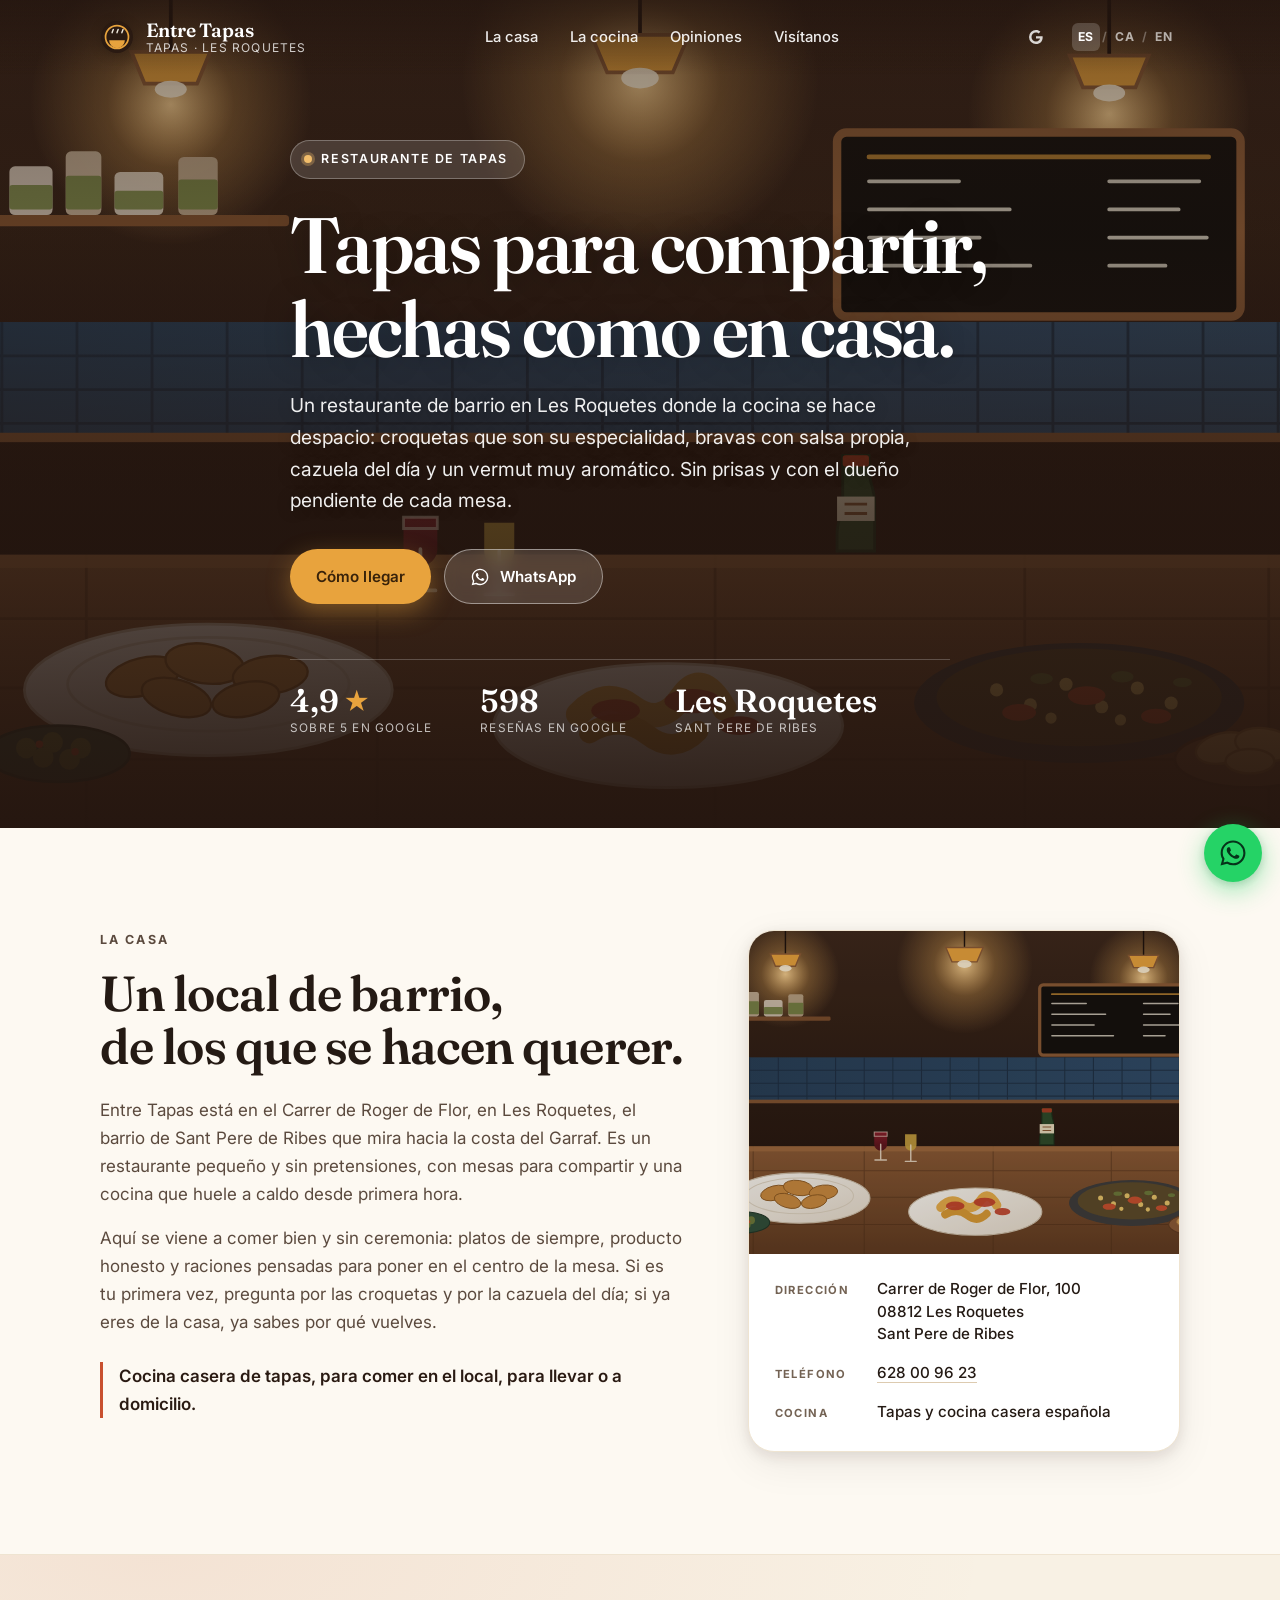
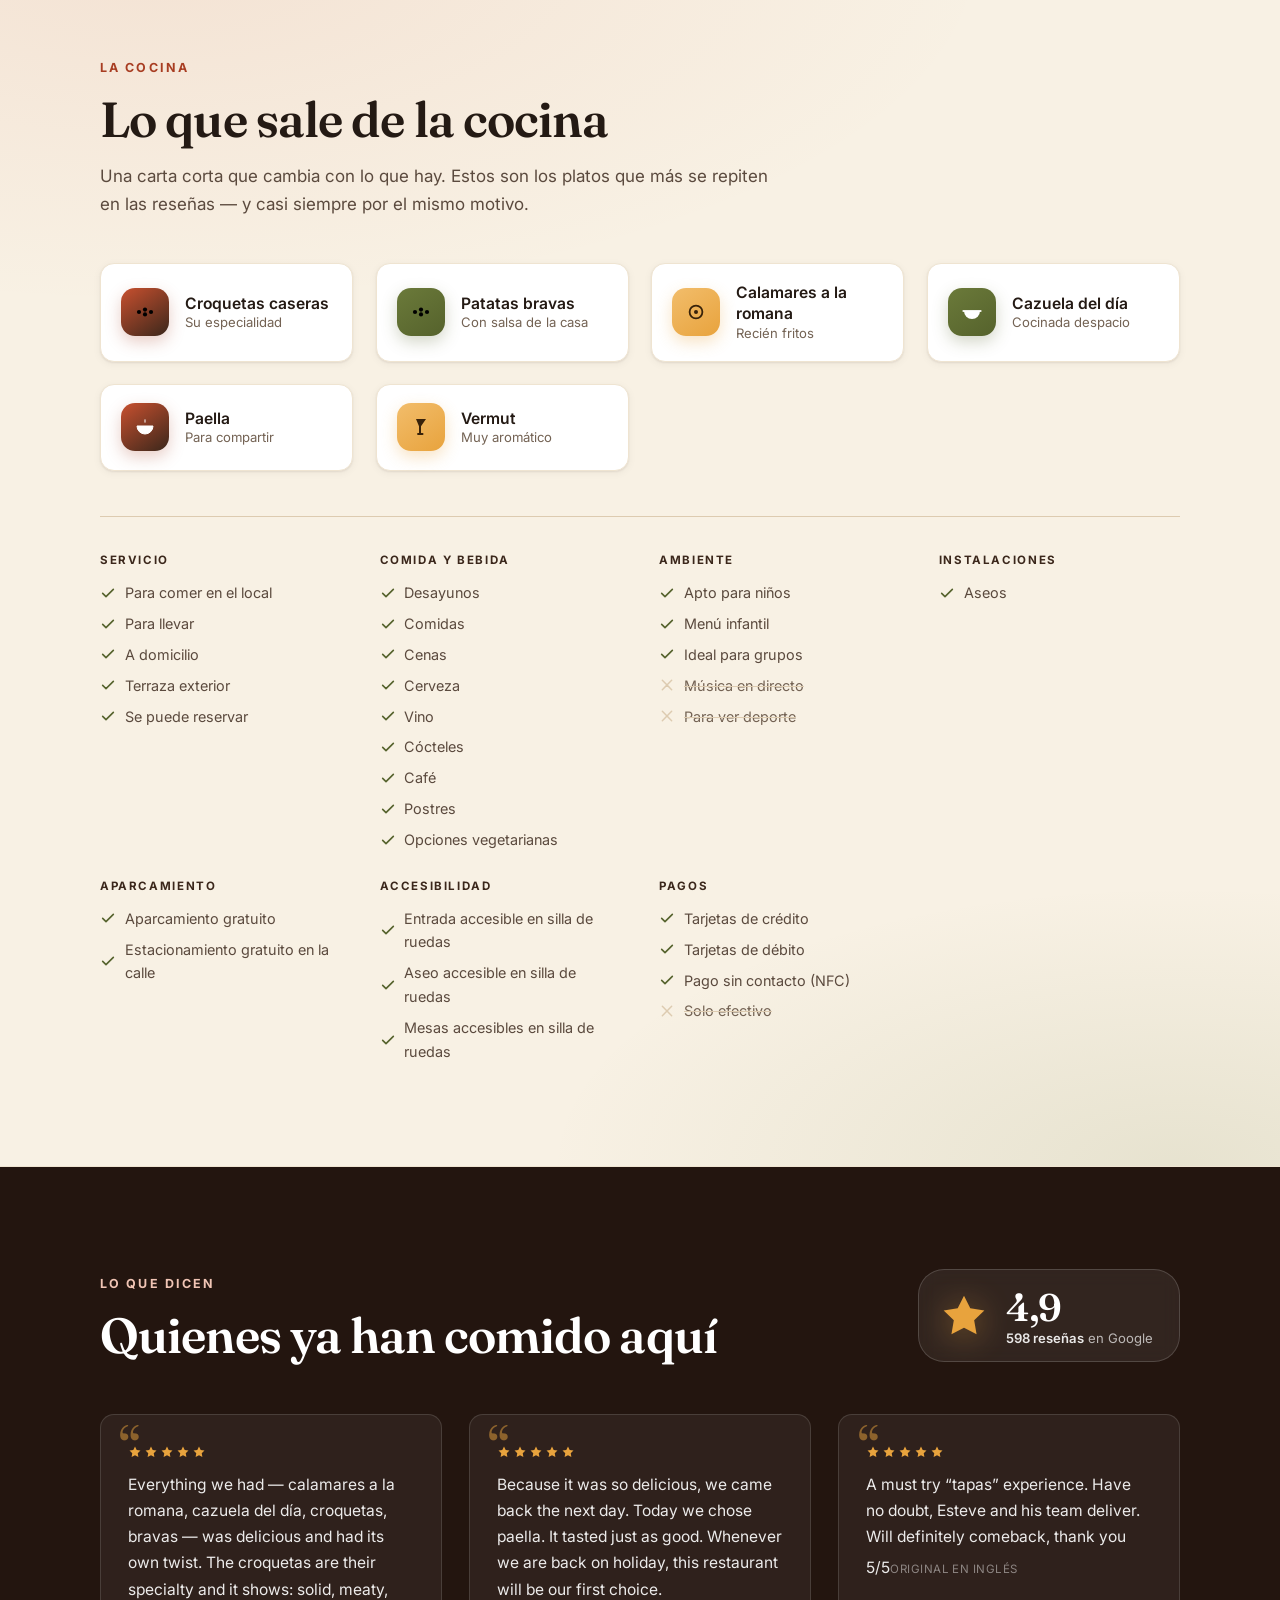
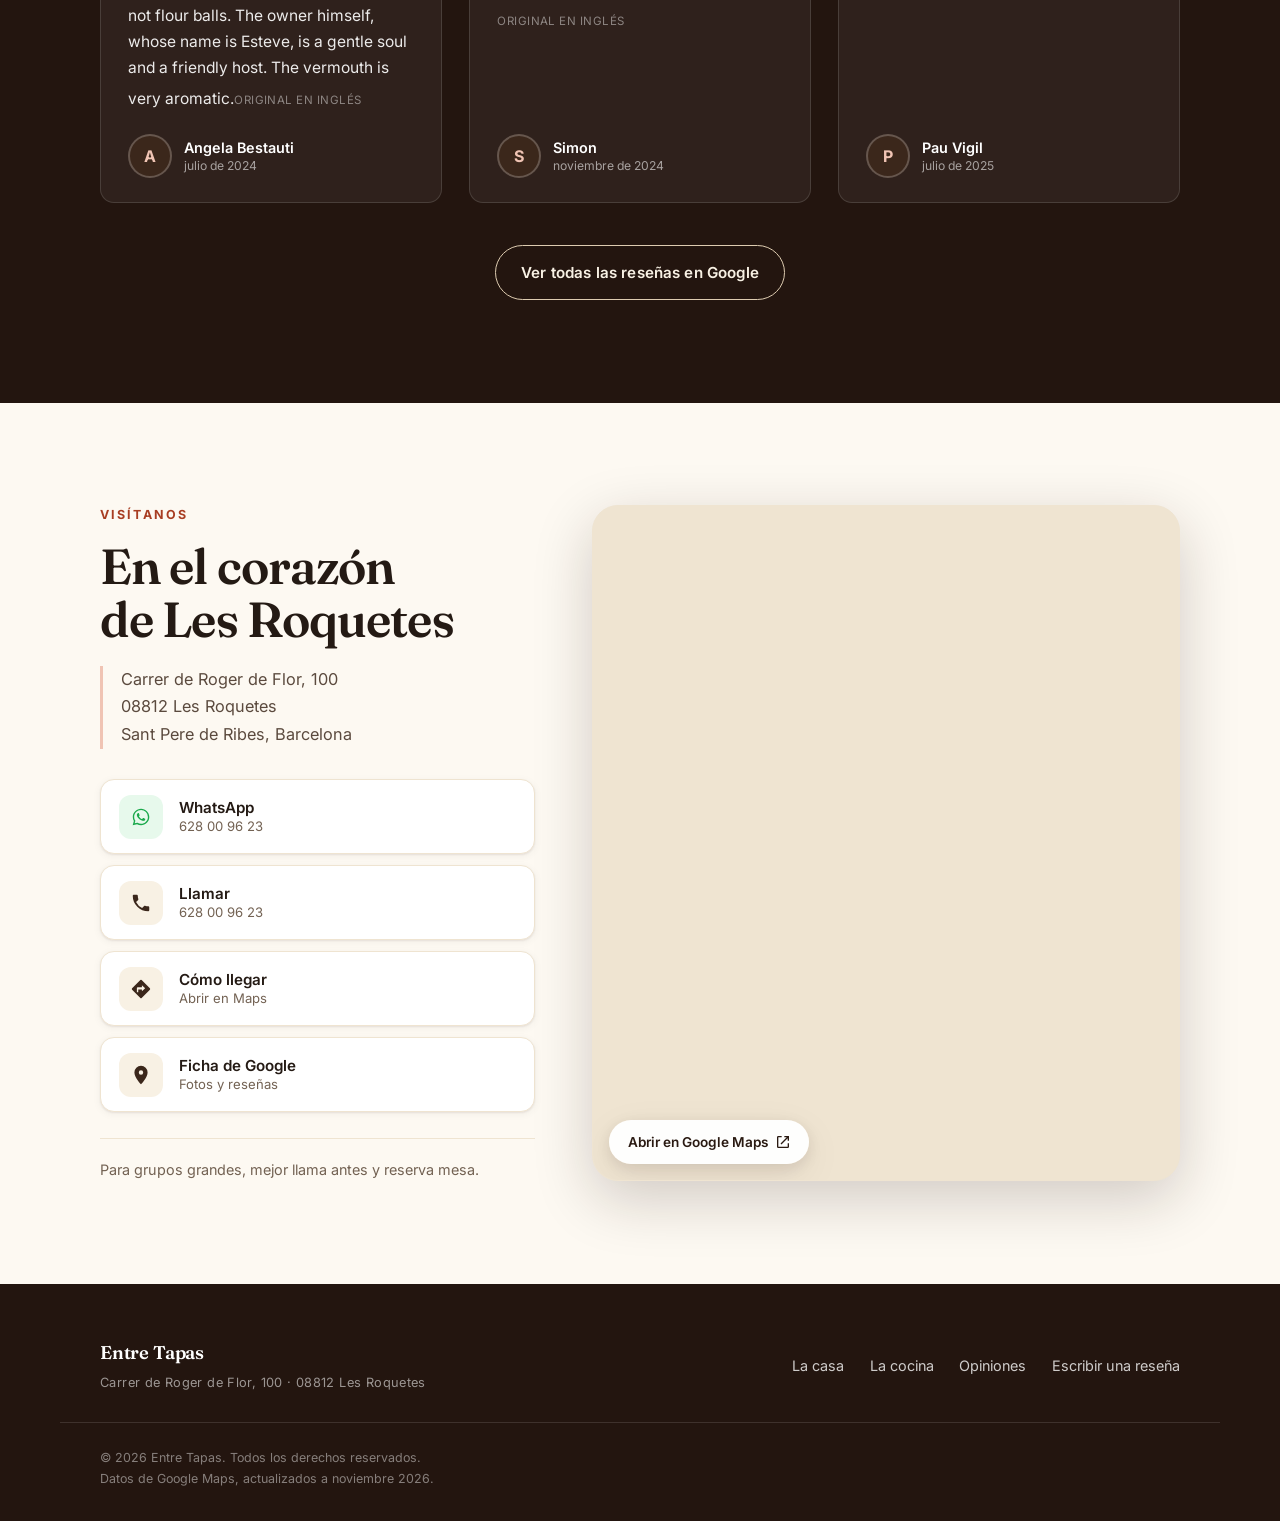
==== index.html @ 2a9df908 "Entre Tapas — trilingual tapas restaurant site (es/ca/en)" ====
<!DOCTYPE html>
<html lang="es-ES" dir="ltr">
<head>
<meta charset="utf-8">
<meta name="viewport" content="width=device-width, initial-scale=1, viewport-fit=cover">
<title>Entre Tapas — Restaurante de tapas en Les Roquetes, Sant Pere de Ribes</title>
<meta name="description" content="Entre Tapas, restaurante de tapas en el Carrer de Roger de Flor, 100, Les Roquetes (Sant Pere de Ribes). Cocina casera, croquetas de la casa, vermut y trato cercano. 4,9 sobre 5 con 598 reseñas en Google.">
<meta name="theme-color" content="#2a1a12">
<meta name="format-detection" content="telephone=no">

<link rel="canonical" href="https://yourdataweb.github.io/entre-tapas/">
<link rel="alternate" hreflang="es" href="https://yourdataweb.github.io/entre-tapas/">
<link rel="alternate" hreflang="ca" href="https://yourdataweb.github.io/entre-tapas/ca/">
<link rel="alternate" hreflang="en" href="https://yourdataweb.github.io/entre-tapas/en/">
<link rel="alternate" hreflang="x-default" href="https://yourdataweb.github.io/entre-tapas/">

<meta property="og:type" content="business.business">
<meta property="og:site_name" content="Entre Tapas">
<meta property="og:title" content="Entre Tapas — Tapas caseras en Les Roquetes">
<meta property="og:description" content="Cocina casera, croquetas de la casa y vermut en Les Roquetes, Sant Pere de Ribes. 4,9 sobre 5 en Google con 598 reseñas.">
<meta property="og:image" content="https://yourdataweb.github.io/entre-tapas/assets/photos/og.png">
<meta property="og:image:width" content="1200">
<meta property="og:image:height" content="630">
<meta property="og:image:alt" content="Ilustración de la barra de tapas de Entre Tapas, con platos para compartir">
<meta property="og:url" content="https://yourdataweb.github.io/entre-tapas/">
<meta property="og:locale" content="es_ES">
<meta property="og:locale:alternate" content="ca_ES">
<meta property="og:locale:alternate" content="en_GB">
<meta name="twitter:card" content="summary_large_image">
<meta name="twitter:title" content="Entre Tapas — Tapas caseras en Les Roquetes">
<meta name="twitter:description" content="Cocina casera, croquetas de la casa y vermut en Les Roquetes, Sant Pere de Ribes. 4,9 sobre 5 en Google con 598 reseñas.">
<meta name="twitter:image" content="https://yourdataweb.github.io/entre-tapas/assets/photos/og.png">

<link rel="icon" href="./assets/photos/favicon.svg" type="image/svg+xml">
<link rel="apple-touch-icon" href="./assets/photos/apple-touch-icon.png">
<link rel="manifest" href="./manifest.webmanifest">

<link rel="preconnect" href="https://fonts.googleapis.com">
<link rel="preconnect" href="https://fonts.gstatic.com" crossorigin>
<link href="https://fonts.googleapis.com/css2?family=Fraunces:ital,opsz,wght@0,9..144,400;0,9..144,600;0,9..144,700;1,9..144,400&family=Inter:wght@400;500;600;700&display=swap" rel="stylesheet">
<link rel="stylesheet" href="./assets/css/styles.css">

<script type="application/ld+json">{
  "@context": "https://schema.org",
  "@type": "Restaurant",
  "@id": "https://yourdataweb.github.io/entre-tapas/",
  "name": "Entre Tapas",
  "url": "https://yourdataweb.github.io/entre-tapas/",
  "image": "https://yourdataweb.github.io/entre-tapas/assets/photos/og.png",
  "description": "Entre Tapas, restaurante de tapas en el Carrer de Roger de Flor, 100, Les Roquetes (Sant Pere de Ribes). Cocina casera, croquetas de la casa, vermut y trato cercano. 4,9 sobre 5 con 598 reseñas en Google.",
  "address": {
    "@type": "PostalAddress",
    "streetAddress": "Carrer de Roger de Flor, 100",
    "addressLocality": "Sant Pere de Ribes",
    "addressRegion": "Barcelona",
    "postalCode": "08812",
    "addressCountry": "ES"
  },
  "geo": {
    "@type": "GeoCoordinates",
    "latitude": 41.2312701,
    "longitude": 1.747625
  },
  "telephone": "+34 628 00 96 23",
  "inLanguage": "es-ES",
  "servesCuisine": "Tapas, Spanish",
  "currenciesAccepted": "EUR",
  "paymentAccepted": "Cash, Credit Card, Debit Card, Contactless",
  "aggregateRating": {
    "@type": "AggregateRating",
    "ratingValue": 4.9,
    "reviewCount": 598,
    "bestRating": 5,
    "worstRating": 1
  },
  "hasMap": "https://maps.google.com/?cid=12826023967382182324",
  "sameAs": [
    "https://maps.google.com/?cid=12826023967382182324"
  ],
  "acceptsReservations": true,
  "publicAccess": true,
  "smokingAllowed": false
}</script>
</head>
<body>

<a class="skip" href="#main">Ir al contenido</a>

<header class="site-header" id="top">
  <div class="wrap header-inner">
    <a class="brand" href="./" aria-label="Entre Tapas — inicio">
      <span class="brand-mark" aria-hidden="true">
        <svg viewBox="0 0 32 32" width="32" height="32" focusable="false">
          <circle cx="16" cy="16" r="15" fill="#2a1a12"/>
          <circle cx="16" cy="16" r="10.8" fill="none" stroke="#e8a33d" stroke-width="1.6"/>
          <path d="M8.6 19.1h14.8a7.4 7.4 0 0 1-14.8 0Z" fill="#e8a33d"/>
          <path d="M11.4 12.1c0-1.5 1.1-2.1 1.1-3.3M16 12.1c0-1.5 1.1-2.1 1.1-3.3M20.6 12.1c0-1.5 1.1-2.1 1.1-3.3"
                fill="none" stroke="#f2ece1" stroke-width="1.3" stroke-linecap="round"/>
        </svg>
      </span>
      <span class="brand-text">
        <span class="brand-name">Entre Tapas</span>
        <span class="brand-sub">Tapas · Les Roquetes</span>
      </span>
    </a>

    <nav class="nav" aria-label="Navegación principal">
      <a href="#about">La casa</a>
      <a href="#kitchen">La cocina</a>
      <a href="#reviews">Opiniones</a>
      <a href="#visit">Visítanos</a>
    </nav>

    <div class="header-tools">

      <ul class="social-bar social-bar--header" aria-label="Redes sociales">
        <a class="social-link" href="https://maps.google.com/?cid=12826023967382182324" target="_blank" rel="noopener noreferrer me"
           aria-label="Google (se abre en una pestaña nueva)">
          <svg viewBox="0 0 24 24" width="18" height="18" aria-hidden="true" focusable="false"><path fill="currentColor" d="M21.35 11.1H12v2.9h5.35c-.25 1.35-1.7 3.95-5.35 3.95A5.95 5.95 0 0 1 6 12a5.95 5.95 0 0 1 6-5.95c1.7 0 2.85.72 3.5 1.34l2.4-2.31C16.35 3.6 14.4 2.7 12 2.7A9.3 9.3 0 0 0 2.7 12 9.3 9.3 0 0 0 12 21.3c5.35 0 8.9-3.76 8.9-9.05 0-.6-.07-1.06-.15-1.15Z"/></svg>
        </a>
      </ul>

      <div class="lang-switch lang-switch--header" role="group" aria-label="Cambiar idioma"><a href="./" class="lang-opt is-active" lang="es" hreflang="es"
           aria-label="Ver esta página en español" aria-current="true">ES</a><span class="lang-sep" aria-hidden="true">/</span><a href="ca/" class="lang-opt" lang="ca" hreflang="ca"
           aria-label="Veure aquesta pàgina en català">CA</a><span class="lang-sep" aria-hidden="true">/</span><a href="en/" class="lang-opt" lang="en" hreflang="en"
           aria-label="View this page in English">EN</a></div>
      <button class="nav-toggle" type="button" aria-expanded="false" aria-controls="mobile-nav"
              aria-label="Abrir menú" data-label-open="Abrir menú" data-label-close="Cerrar menú">
        <span></span><span></span><span></span>
      </button>
    </div>
  </div>

  <div class="mobile-nav" id="mobile-nav" hidden>
    <nav aria-label="Navegación principal">
      <a href="#about">La casa</a>
      <a href="#kitchen">La cocina</a>
      <a href="#reviews">Opiniones</a>
      <a href="#visit">Visítanos</a>
    </nav>

      <ul class="social-bar social-bar--mobile" aria-label="Redes sociales">
        <a class="social-link" href="https://maps.google.com/?cid=12826023967382182324" target="_blank" rel="noopener noreferrer me"
           aria-label="Google (se abre en una pestaña nueva)">
          <svg viewBox="0 0 24 24" width="18" height="18" aria-hidden="true" focusable="false"><path fill="currentColor" d="M21.35 11.1H12v2.9h5.35c-.25 1.35-1.7 3.95-5.35 3.95A5.95 5.95 0 0 1 6 12a5.95 5.95 0 0 1 6-5.95c1.7 0 2.85.72 3.5 1.34l2.4-2.31C16.35 3.6 14.4 2.7 12 2.7A9.3 9.3 0 0 0 2.7 12 9.3 9.3 0 0 0 12 21.3c5.35 0 8.9-3.76 8.9-9.05 0-.6-.07-1.06-.15-1.15Z"/></svg>
        </a>
      </ul>

      <div class="lang-switch lang-switch--mobile" role="group" aria-label="Cambiar idioma"><a href="./" class="lang-opt is-active" lang="es" hreflang="es"
           aria-label="Ver esta página en español" aria-current="true">ES</a><span class="lang-sep" aria-hidden="true">/</span><a href="ca/" class="lang-opt" lang="ca" hreflang="ca"
           aria-label="Veure aquesta pàgina en català">CA</a><span class="lang-sep" aria-hidden="true">/</span><a href="en/" class="lang-opt" lang="en" hreflang="en"
           aria-label="View this page in English">EN</a></div>
  </div>
</header>

<main id="main">

  <section class="hero" aria-labelledby="hero-title">
    <div class="hero-media" aria-hidden="true">
      <img src="./assets/photos/poster.svg" alt="" width="1600" height="900" fetchpriority="high" decoding="async">
      <div class="hero-scrim"></div>
    </div>

    <div class="wrap hero-inner">
      <p class="hero-eyebrow">
        <span class="dot" aria-hidden="true"></span>
        <span>Restaurante de tapas</span>
      </p>

      <h1 id="hero-title">Tapas para compartir,<br>hechas como en casa.</h1>
      <p class="hero-lede">Un restaurante de barrio en Les Roquetes donde la cocina se hace despacio: croquetas que son su especialidad, bravas con salsa propia, cazuela del día y un vermut muy aromático. Sin prisas y con el dueño pendiente de cada mesa.</p>

      <div class="hero-actions">
        <a class="btn btn-primary" href="#visit">Cómo llegar</a>
        <a class="btn btn-ghost" href="https://wa.me/34628009623" target="_blank" rel="noopener noreferrer"><svg viewBox="0 0 24 24" width="20" height="20" aria-hidden="true" focusable="false"><path fill="currentColor" d="M12.04 2C6.58 2 2.13 6.45 2.13 11.91c0 1.75.46 3.45 1.32 4.95L2 22l5.25-1.38a9.9 9.9 0 0 0 4.79 1.22h.01c5.46 0 9.91-4.45 9.91-9.91S17.5 2 12.04 2Zm0 18.15h-.01a8.2 8.2 0 0 1-4.19-1.15l-.3-.18-3.12.82.83-3.04-.2-.31a8.19 8.19 0 0 1-1.26-4.38c0-4.54 3.7-8.24 8.25-8.24 2.2 0 4.27.86 5.83 2.42a8.2 8.2 0 0 1 2.41 5.83c0 4.54-3.7 8.23-8.24 8.23Zm4.52-6.16c-.25-.12-1.47-.72-1.69-.81-.23-.08-.39-.12-.56.13-.16.24-.64.8-.79.97-.14.16-.29.19-.54.06-.25-.12-1.05-.39-1.99-1.23-.74-.66-1.23-1.47-1.38-1.72-.14-.25-.01-.38.11-.51.11-.11.25-.29.37-.43.12-.14.16-.25.25-.41.08-.17.04-.31-.02-.43-.06-.12-.56-1.34-.76-1.84-.2-.48-.4-.42-.56-.43h-.47c-.17 0-.43.06-.66.31-.23.25-.87.85-.87 2.07s.89 2.4 1.02 2.56c.12.17 1.75 2.67 4.25 3.74.59.26 1.05.41 1.41.52.59.19 1.13.16 1.56.1.48-.07 1.47-.6 1.68-1.18.21-.58.21-1.07.14-1.18-.06-.1-.22-.16-.47-.28Z"/></svg>WhatsApp<span class="sr-only"> (se abre en una pestaña nueva)</span></a>
      </div>

      <ul class="hero-stats" aria-label="De un vistazo">
        <li>
          <span class="stat-value">4,9<span class="stat-star" aria-hidden="true">★</span></span>
          <span class="stat-label">sobre 5 en Google</span>
        </li>
        <li>
          <span class="stat-value">598</span>
          <span class="stat-label">reseñas en Google</span>
        </li>
        <li>
          <span class="stat-value">Les Roquetes</span>
          <span class="stat-label">Sant Pere de Ribes</span>
        </li>
      </ul>
    </div>
  </section>

  <section class="section about" id="about" aria-labelledby="about-title">
    <div class="wrap about-grid">
      <div class="about-copy">
        <p class="eyebrow">La casa</p>
        <h2 id="about-title">Un local de barrio,<br>de los que se hacen querer.</h2>
        <p>Entre Tapas está en el Carrer de Roger de Flor, en Les Roquetes, el barrio de Sant Pere de Ribes que mira hacia la costa del Garraf. Es un restaurante pequeño y sin pretensiones, con mesas para compartir y una cocina que huele a caldo desde primera hora.</p>
        <p>Aquí se viene a comer bien y sin ceremonia: platos de siempre, producto honesto y raciones pensadas para poner en el centro de la mesa. Si es tu primera vez, pregunta por las croquetas y por la cazuela del día; si ya eres de la casa, ya sabes por qué vuelves.</p>
        <p class="about-note">Cocina casera de tapas, para comer en el local, para llevar o a domicilio.</p>
      </div>

      <div class="about-card">
        <div class="about-card-media">
          <img src="./assets/photos/poster.svg" alt="Ilustración de la barra de tapas de Entre Tapas, con platos para compartir" width="800" height="600" loading="lazy" decoding="async">
        </div>
        <dl class="about-facts">
          <div>
            <dt>Dirección</dt>
            <dd>Carrer de Roger de Flor, 100<br>08812 Les Roquetes<br>Sant Pere de Ribes</dd>
          </div>
          <div>
            <dt>Teléfono</dt>
            <dd><a href="tel:+34628009623">628 00 96 23</a></dd>
          </div>
          <div>
            <dt>Cocina</dt>
            <dd>Tapas y cocina casera española</dd>
          </div>
        </dl>
      </div>
    </div>
  </section>

  <section class="section kitchen" id="kitchen" aria-labelledby="kitchen-title">
    <div class="wrap">
      <p class="eyebrow">La cocina</p>
      <h2 id="kitchen-title">Lo que sale de la cocina</h2>
      <p class="kitchen-lede">Una carta corta que cambia con lo que hay. Estos son los platos que más se repiten en las reseñas — y casi siempre por el mismo motivo.</p>

      <ul class="dish-grid">
        <li class="dish">
          <span class="dish-icon" aria-hidden="true">
            <svg viewBox="0 0 24 24" width="24" height="24" focusable="false"><circle cx="6" cy="12" r="2.1"/><circle cx="12" cy="9.6" r="2.1"/><circle cx="18" cy="12" r="2.1"/><circle cx="12" cy="14.4" r="2.1"/></svg>
          </span>
          <span class="dish-text">
            <strong>Croquetas caseras</strong>
            <small>Su especialidad</small>
          </span>
        </li>
        <li class="dish">
          <span class="dish-icon" aria-hidden="true">
            <svg viewBox="0 0 24 24" width="24" height="24" focusable="false"><circle cx="6" cy="12" r="2.1"/><circle cx="12" cy="9.6" r="2.1"/><circle cx="18" cy="12" r="2.1"/><circle cx="12" cy="14.4" r="2.1"/></svg>
          </span>
          <span class="dish-text">
            <strong>Patatas bravas</strong>
            <small>Con salsa de la casa</small>
          </span>
        </li>
        <li class="dish">
          <span class="dish-icon" aria-hidden="true">
            <svg viewBox="0 0 24 24" width="24" height="24" focusable="false"><circle cx="12" cy="12" r="6.4" fill="none" stroke="currentColor" stroke-width="1.8"/><circle cx="12" cy="12" r="2" fill="currentColor"/></svg>
          </span>
          <span class="dish-text">
            <strong>Calamares a la romana</strong>
            <small>Recién fritos</small>
          </span>
        </li>
        <li class="dish">
          <span class="dish-icon" aria-hidden="true">
            <svg viewBox="0 0 24 24" width="24" height="24" focusable="false"><path d="M4 11h16a8 8 0 0 1-16 0Z" fill="currentColor"/><path d="M2.6 11h18.8" stroke="currentColor" stroke-width="1.8"/></svg>
          </span>
          <span class="dish-text">
            <strong>Cazuela del día</strong>
            <small>Cocinada despacio</small>
          </span>
        </li>
        <li class="dish">
          <span class="dish-icon" aria-hidden="true">
            <svg viewBox="0 0 24 24" width="24" height="24" focusable="false"><path d="M12 4.4v3.2M4 11h16a8 8 0 0 1-16 0Z" fill="currentColor" stroke="currentColor"/></svg>
          </span>
          <span class="dish-text">
            <strong>Paella</strong>
            <small>Para compartir</small>
          </span>
        </li>
        <li class="dish">
          <span class="dish-icon" aria-hidden="true">
            <svg viewBox="0 0 24 24" width="24" height="24" focusable="false"><path d="M7 4h10l-5 7.2V19h-2v-7.8L7 4Z" fill="currentColor"/><path d="M9 19h4.6" stroke="currentColor" stroke-width="1.8" stroke-linecap="round"/></svg>
          </span>
          <span class="dish-text">
            <strong>Vermut</strong>
            <small>Muy aromático</small>
          </span>
        </li></ul>

      <div class="feature-columns"><div class="cap-inner">
        <div class="cap-group">
          <h3 class="cap-title">Servicio</h3>
          <ul class="cap-list"><li class="cap is-yes"><svg viewBox="0 0 24 24" fill="none" stroke="currentColor" stroke-width="2.4" stroke-linecap="round" stroke-linejoin="round" aria-hidden="true"><path d="m4 12.5 5 5L20 6.5"/></svg><span>Para comer en el local</span></li><li class="cap is-yes"><svg viewBox="0 0 24 24" fill="none" stroke="currentColor" stroke-width="2.4" stroke-linecap="round" stroke-linejoin="round" aria-hidden="true"><path d="m4 12.5 5 5L20 6.5"/></svg><span>Para llevar</span></li><li class="cap is-yes"><svg viewBox="0 0 24 24" fill="none" stroke="currentColor" stroke-width="2.4" stroke-linecap="round" stroke-linejoin="round" aria-hidden="true"><path d="m4 12.5 5 5L20 6.5"/></svg><span>A domicilio</span></li><li class="cap is-yes"><svg viewBox="0 0 24 24" fill="none" stroke="currentColor" stroke-width="2.4" stroke-linecap="round" stroke-linejoin="round" aria-hidden="true"><path d="m4 12.5 5 5L20 6.5"/></svg><span>Terraza exterior</span></li><li class="cap is-yes"><svg viewBox="0 0 24 24" fill="none" stroke="currentColor" stroke-width="2.4" stroke-linecap="round" stroke-linejoin="round" aria-hidden="true"><path d="m4 12.5 5 5L20 6.5"/></svg><span>Se puede reservar</span></li></ul>
        </div>
        <div class="cap-group">
          <h3 class="cap-title">Comida y bebida</h3>
          <ul class="cap-list"><li class="cap is-yes"><svg viewBox="0 0 24 24" fill="none" stroke="currentColor" stroke-width="2.4" stroke-linecap="round" stroke-linejoin="round" aria-hidden="true"><path d="m4 12.5 5 5L20 6.5"/></svg><span>Desayunos</span></li><li class="cap is-yes"><svg viewBox="0 0 24 24" fill="none" stroke="currentColor" stroke-width="2.4" stroke-linecap="round" stroke-linejoin="round" aria-hidden="true"><path d="m4 12.5 5 5L20 6.5"/></svg><span>Comidas</span></li><li class="cap is-yes"><svg viewBox="0 0 24 24" fill="none" stroke="currentColor" stroke-width="2.4" stroke-linecap="round" stroke-linejoin="round" aria-hidden="true"><path d="m4 12.5 5 5L20 6.5"/></svg><span>Cenas</span></li><li class="cap is-yes"><svg viewBox="0 0 24 24" fill="none" stroke="currentColor" stroke-width="2.4" stroke-linecap="round" stroke-linejoin="round" aria-hidden="true"><path d="m4 12.5 5 5L20 6.5"/></svg><span>Cerveza</span></li><li class="cap is-yes"><svg viewBox="0 0 24 24" fill="none" stroke="currentColor" stroke-width="2.4" stroke-linecap="round" stroke-linejoin="round" aria-hidden="true"><path d="m4 12.5 5 5L20 6.5"/></svg><span>Vino</span></li><li class="cap is-yes"><svg viewBox="0 0 24 24" fill="none" stroke="currentColor" stroke-width="2.4" stroke-linecap="round" stroke-linejoin="round" aria-hidden="true"><path d="m4 12.5 5 5L20 6.5"/></svg><span>Cócteles</span></li><li class="cap is-yes"><svg viewBox="0 0 24 24" fill="none" stroke="currentColor" stroke-width="2.4" stroke-linecap="round" stroke-linejoin="round" aria-hidden="true"><path d="m4 12.5 5 5L20 6.5"/></svg><span>Café</span></li><li class="cap is-yes"><svg viewBox="0 0 24 24" fill="none" stroke="currentColor" stroke-width="2.4" stroke-linecap="round" stroke-linejoin="round" aria-hidden="true"><path d="m4 12.5 5 5L20 6.5"/></svg><span>Postres</span></li><li class="cap is-yes"><svg viewBox="0 0 24 24" fill="none" stroke="currentColor" stroke-width="2.4" stroke-linecap="round" stroke-linejoin="round" aria-hidden="true"><path d="m4 12.5 5 5L20 6.5"/></svg><span>Opciones vegetarianas</span></li></ul>
        </div>
        <div class="cap-group">
          <h3 class="cap-title">Ambiente</h3>
          <ul class="cap-list"><li class="cap is-yes"><svg viewBox="0 0 24 24" fill="none" stroke="currentColor" stroke-width="2.4" stroke-linecap="round" stroke-linejoin="round" aria-hidden="true"><path d="m4 12.5 5 5L20 6.5"/></svg><span>Apto para niños</span></li><li class="cap is-yes"><svg viewBox="0 0 24 24" fill="none" stroke="currentColor" stroke-width="2.4" stroke-linecap="round" stroke-linejoin="round" aria-hidden="true"><path d="m4 12.5 5 5L20 6.5"/></svg><span>Menú infantil</span></li><li class="cap is-yes"><svg viewBox="0 0 24 24" fill="none" stroke="currentColor" stroke-width="2.4" stroke-linecap="round" stroke-linejoin="round" aria-hidden="true"><path d="m4 12.5 5 5L20 6.5"/></svg><span>Ideal para grupos</span></li><li class="cap is-no"><svg viewBox="0 0 24 24" fill="none" stroke="currentColor" stroke-width="2.2" stroke-linecap="round" aria-hidden="true"><path d="m5 5 14 14M19 5 5 19"/></svg><span>Música en directo</span></li><li class="cap is-no"><svg viewBox="0 0 24 24" fill="none" stroke="currentColor" stroke-width="2.2" stroke-linecap="round" aria-hidden="true"><path d="m5 5 14 14M19 5 5 19"/></svg><span>Para ver deporte</span></li></ul>
        </div>
        <div class="cap-group">
          <h3 class="cap-title">Instalaciones</h3>
          <ul class="cap-list"><li class="cap is-yes"><svg viewBox="0 0 24 24" fill="none" stroke="currentColor" stroke-width="2.4" stroke-linecap="round" stroke-linejoin="round" aria-hidden="true"><path d="m4 12.5 5 5L20 6.5"/></svg><span>Aseos</span></li></ul>
        </div>
        <div class="cap-group">
          <h3 class="cap-title">Aparcamiento</h3>
          <ul class="cap-list"><li class="cap is-yes"><svg viewBox="0 0 24 24" fill="none" stroke="currentColor" stroke-width="2.4" stroke-linecap="round" stroke-linejoin="round" aria-hidden="true"><path d="m4 12.5 5 5L20 6.5"/></svg><span>Aparcamiento gratuito</span></li><li class="cap is-yes"><svg viewBox="0 0 24 24" fill="none" stroke="currentColor" stroke-width="2.4" stroke-linecap="round" stroke-linejoin="round" aria-hidden="true"><path d="m4 12.5 5 5L20 6.5"/></svg><span>Estacionamiento gratuito en la calle</span></li></ul>
        </div>
        <div class="cap-group">
          <h3 class="cap-title">Accesibilidad</h3>
          <ul class="cap-list"><li class="cap is-yes"><svg viewBox="0 0 24 24" fill="none" stroke="currentColor" stroke-width="2.4" stroke-linecap="round" stroke-linejoin="round" aria-hidden="true"><path d="m4 12.5 5 5L20 6.5"/></svg><span>Entrada accesible en silla de ruedas</span></li><li class="cap is-yes"><svg viewBox="0 0 24 24" fill="none" stroke="currentColor" stroke-width="2.4" stroke-linecap="round" stroke-linejoin="round" aria-hidden="true"><path d="m4 12.5 5 5L20 6.5"/></svg><span>Aseo accesible en silla de ruedas</span></li><li class="cap is-yes"><svg viewBox="0 0 24 24" fill="none" stroke="currentColor" stroke-width="2.4" stroke-linecap="round" stroke-linejoin="round" aria-hidden="true"><path d="m4 12.5 5 5L20 6.5"/></svg><span>Mesas accesibles en silla de ruedas</span></li></ul>
        </div>
        <div class="cap-group">
          <h3 class="cap-title">Pagos</h3>
          <ul class="cap-list"><li class="cap is-yes"><svg viewBox="0 0 24 24" fill="none" stroke="currentColor" stroke-width="2.4" stroke-linecap="round" stroke-linejoin="round" aria-hidden="true"><path d="m4 12.5 5 5L20 6.5"/></svg><span>Tarjetas de crédito</span></li><li class="cap is-yes"><svg viewBox="0 0 24 24" fill="none" stroke="currentColor" stroke-width="2.4" stroke-linecap="round" stroke-linejoin="round" aria-hidden="true"><path d="m4 12.5 5 5L20 6.5"/></svg><span>Tarjetas de débito</span></li><li class="cap is-yes"><svg viewBox="0 0 24 24" fill="none" stroke="currentColor" stroke-width="2.4" stroke-linecap="round" stroke-linejoin="round" aria-hidden="true"><path d="m4 12.5 5 5L20 6.5"/></svg><span>Pago sin contacto (NFC)</span></li><li class="cap is-no"><svg viewBox="0 0 24 24" fill="none" stroke="currentColor" stroke-width="2.2" stroke-linecap="round" aria-hidden="true"><path d="m5 5 14 14M19 5 5 19"/></svg><span>Solo efectivo</span></li></ul>
        </div>
      </div></div>
    </div>
  </section>

  <section class="section reviews" id="reviews" aria-labelledby="reviews-title">
    <div class="wrap">
      <div class="reviews-head">
        <div>
          <p class="eyebrow">Lo que dicen</p>
          <h2 id="reviews-title">Quienes ya han comido aquí</h2>
        </div>
        <div class="rating-badge" role="img" aria-label="Valoración de 4,9 sobre 5 basada en 598 reseñas de Google">
          <span class="rating-star" aria-hidden="true">
            <svg viewBox="0 0 24 24" width="56" height="56" focusable="false"><path fill="currentColor" d="m12 2.6 2.9 5.88 6.49.94-4.7 4.58 1.11 6.46L12 17.4l-5.8 3.06 1.1-6.46-4.69-4.58 6.49-.94L12 2.6Z"/></svg>
          </span>
          <span class="rating-body">
            <span class="rating-value">4,9</span>
            <span class="rating-meta"><span>598 reseñas</span> en Google</span>
          </span>
        </div>
      </div>

      <ul class="review-grid" id="review-grid">
        <li class="review">
          <span class="review-stars" aria-label="5 / 5"><span class=""><svg viewBox="0 0 24 24" fill="currentColor" aria-hidden="true" focusable="false"><path d="m12 2.6 2.9 5.88 6.49.94-4.7 4.58 1.11 6.46L12 17.4l-5.8 3.06 1.1-6.46-4.69-4.58 6.49-.94L12 2.6Z"/></svg></span><span class=""><svg viewBox="0 0 24 24" fill="currentColor" aria-hidden="true" focusable="false"><path d="m12 2.6 2.9 5.88 6.49.94-4.7 4.58 1.11 6.46L12 17.4l-5.8 3.06 1.1-6.46-4.69-4.58 6.49-.94L12 2.6Z"/></svg></span><span class=""><svg viewBox="0 0 24 24" fill="currentColor" aria-hidden="true" focusable="false"><path d="m12 2.6 2.9 5.88 6.49.94-4.7 4.58 1.11 6.46L12 17.4l-5.8 3.06 1.1-6.46-4.69-4.58 6.49-.94L12 2.6Z"/></svg></span><span class=""><svg viewBox="0 0 24 24" fill="currentColor" aria-hidden="true" focusable="false"><path d="m12 2.6 2.9 5.88 6.49.94-4.7 4.58 1.11 6.46L12 17.4l-5.8 3.06 1.1-6.46-4.69-4.58 6.49-.94L12 2.6Z"/></svg></span><span class=""><svg viewBox="0 0 24 24" fill="currentColor" aria-hidden="true" focusable="false"><path d="m12 2.6 2.9 5.88 6.49.94-4.7 4.58 1.11 6.46L12 17.4l-5.8 3.06 1.1-6.46-4.69-4.58 6.49-.94L12 2.6Z"/></svg></span></span>
          <blockquote><p lang="en">Everything we had — calamares a la romana, cazuela del día, croquetas, bravas — was delicious and had its own twist. The croquetas are their specialty and it shows: solid, meaty, not flour balls. The owner himself, whose name is Esteve, is a gentle soul and a friendly host. The vermouth is very aromatic.</p><span class="review-lang">Original en inglés</span></blockquote>
          <footer>
            <span class="review-avatar">
              <span class="review-avatar-fallback" aria-hidden="true">A</span><img src="https://lh3.googleusercontent.com/a-/ALV-UjVMlYPz1Aj9P3bmAUyeVFyhD51n6DeFMOE44fzyADMKrXBDN1Y=s128-c0x00000000-cc-rp-mo-ba5" alt="" width="44" height="44" loading="lazy" decoding="async" referrerpolicy="no-referrer" onerror="this.remove()">
            </span>
            <span class="review-meta">
              <strong>Angela Bestauti</strong>
              <small>julio de 2024</small>
            </span>
          </footer>
        </li>
        <li class="review">
          <span class="review-stars" aria-label="5 / 5"><span class=""><svg viewBox="0 0 24 24" fill="currentColor" aria-hidden="true" focusable="false"><path d="m12 2.6 2.9 5.88 6.49.94-4.7 4.58 1.11 6.46L12 17.4l-5.8 3.06 1.1-6.46-4.69-4.58 6.49-.94L12 2.6Z"/></svg></span><span class=""><svg viewBox="0 0 24 24" fill="currentColor" aria-hidden="true" focusable="false"><path d="m12 2.6 2.9 5.88 6.49.94-4.7 4.58 1.11 6.46L12 17.4l-5.8 3.06 1.1-6.46-4.69-4.58 6.49-.94L12 2.6Z"/></svg></span><span class=""><svg viewBox="0 0 24 24" fill="currentColor" aria-hidden="true" focusable="false"><path d="m12 2.6 2.9 5.88 6.49.94-4.7 4.58 1.11 6.46L12 17.4l-5.8 3.06 1.1-6.46-4.69-4.58 6.49-.94L12 2.6Z"/></svg></span><span class=""><svg viewBox="0 0 24 24" fill="currentColor" aria-hidden="true" focusable="false"><path d="m12 2.6 2.9 5.88 6.49.94-4.7 4.58 1.11 6.46L12 17.4l-5.8 3.06 1.1-6.46-4.69-4.58 6.49-.94L12 2.6Z"/></svg></span><span class=""><svg viewBox="0 0 24 24" fill="currentColor" aria-hidden="true" focusable="false"><path d="m12 2.6 2.9 5.88 6.49.94-4.7 4.58 1.11 6.46L12 17.4l-5.8 3.06 1.1-6.46-4.69-4.58 6.49-.94L12 2.6Z"/></svg></span></span>
          <blockquote><p lang="en">Because it was so delicious, we came back the next day. Today we chose paella. It tasted just as good. Whenever we are back on holiday, this restaurant will be our first choice.</p><span class="review-lang">Original en inglés</span></blockquote>
          <footer>
            <span class="review-avatar">
              <span class="review-avatar-fallback" aria-hidden="true">S</span><img src="https://lh3.googleusercontent.com/a-/ALV-UjW9GNkBhTxRxsc7ni58oKzXyUYLGbPI_lx5yRId5dVjpNsUh6I=s128-c0x00000000-cc-rp-mo" alt="" width="44" height="44" loading="lazy" decoding="async" referrerpolicy="no-referrer" onerror="this.remove()">
            </span>
            <span class="review-meta">
              <strong>Simon</strong>
              <small>noviembre de 2024</small>
            </span>
          </footer>
        </li>
        <li class="review">
          <span class="review-stars" aria-label="5 / 5"><span class=""><svg viewBox="0 0 24 24" fill="currentColor" aria-hidden="true" focusable="false"><path d="m12 2.6 2.9 5.88 6.49.94-4.7 4.58 1.11 6.46L12 17.4l-5.8 3.06 1.1-6.46-4.69-4.58 6.49-.94L12 2.6Z"/></svg></span><span class=""><svg viewBox="0 0 24 24" fill="currentColor" aria-hidden="true" focusable="false"><path d="m12 2.6 2.9 5.88 6.49.94-4.7 4.58 1.11 6.46L12 17.4l-5.8 3.06 1.1-6.46-4.69-4.58 6.49-.94L12 2.6Z"/></svg></span><span class=""><svg viewBox="0 0 24 24" fill="currentColor" aria-hidden="true" focusable="false"><path d="m12 2.6 2.9 5.88 6.49.94-4.7 4.58 1.11 6.46L12 17.4l-5.8 3.06 1.1-6.46-4.69-4.58 6.49-.94L12 2.6Z"/></svg></span><span class=""><svg viewBox="0 0 24 24" fill="currentColor" aria-hidden="true" focusable="false"><path d="m12 2.6 2.9 5.88 6.49.94-4.7 4.58 1.11 6.46L12 17.4l-5.8 3.06 1.1-6.46-4.69-4.58 6.49-.94L12 2.6Z"/></svg></span><span class=""><svg viewBox="0 0 24 24" fill="currentColor" aria-hidden="true" focusable="false"><path d="m12 2.6 2.9 5.88 6.49.94-4.7 4.58 1.11 6.46L12 17.4l-5.8 3.06 1.1-6.46-4.69-4.58 6.49-.94L12 2.6Z"/></svg></span></span>
          <blockquote><p lang="en">A must try “tapas” experience. Have no doubt, Esteve and his team deliver. Will definitely comeback, thank you 5/5</p><span class="review-lang">Original en inglés</span></blockquote>
          <footer>
            <span class="review-avatar">
              <span class="review-avatar-fallback" aria-hidden="true">P</span><img src="https://lh3.googleusercontent.com/a-/ALV-UjWvCSuVl93GmH2Rz6Pj5V7A5-eWFzpzwsUXREGjOewHp5o4M5re=s128-c0x00000000-cc-rp-mo-ba3" alt="" width="44" height="44" loading="lazy" decoding="async" referrerpolicy="no-referrer" onerror="this.remove()">
            </span>
            <span class="review-meta">
              <strong>Pau Vigil</strong>
              <small>julio de 2025</small>
            </span>
          </footer>
        </li></ul>

      <p class="reviews-foot">
        <a class="btn btn-outline" href="https://www.google.com/maps/place//data=!4m4!3m3!1s0x12a387e1ad257dc5:0xb1ff30d7d87619b4!9m1!1b1" target="_blank" rel="noopener noreferrer">Ver todas las reseñas en Google<span class="sr-only"> (se abre en una pestaña nueva)</span></a>
      </p>
    </div>
  </section>

  <section class="section visit" id="visit" aria-labelledby="visit-title">
    <div class="wrap visit-grid">
      <div class="visit-copy">
        <p class="eyebrow">Visítanos</p>
        <h2 id="visit-title">En el corazón de Les Roquetes</h2>

        <address class="visit-address">
          Carrer de Roger de Flor, 100<br>
          08812 Les Roquetes<br>
          Sant Pere de Ribes, Barcelona
        </address>

        <div class="contact-actions">
          <a class="contact-btn" href="https://wa.me/34628009623" target="_blank" rel="noopener noreferrer" aria-label="Escribir a Entre Tapas por WhatsApp al 628 00 96 23">
            <span class="contact-icon" aria-hidden="true"><svg viewBox="0 0 24 24" width="20" height="20" aria-hidden="true" focusable="false"><path fill="currentColor" d="M12.04 2C6.58 2 2.13 6.45 2.13 11.91c0 1.75.46 3.45 1.32 4.95L2 22l5.25-1.38a9.9 9.9 0 0 0 4.79 1.22h.01c5.46 0 9.91-4.45 9.91-9.91S17.5 2 12.04 2Zm0 18.15h-.01a8.2 8.2 0 0 1-4.19-1.15l-.3-.18-3.12.82.83-3.04-.2-.31a8.19 8.19 0 0 1-1.26-4.38c0-4.54 3.7-8.24 8.25-8.24 2.2 0 4.27.86 5.83 2.42a8.2 8.2 0 0 1 2.41 5.83c0 4.54-3.7 8.23-8.24 8.23Zm4.52-6.16c-.25-.12-1.47-.72-1.69-.81-.23-.08-.39-.12-.56.13-.16.24-.64.8-.79.97-.14.16-.29.19-.54.06-.25-.12-1.05-.39-1.99-1.23-.74-.66-1.23-1.47-1.38-1.72-.14-.25-.01-.38.11-.51.11-.11.25-.29.37-.43.12-.14.16-.25.25-.41.08-.17.04-.31-.02-.43-.06-.12-.56-1.34-.76-1.84-.2-.48-.4-.42-.56-.43h-.47c-.17 0-.43.06-.66.31-.23.25-.87.85-.87 2.07s.89 2.4 1.02 2.56c.12.17 1.75 2.67 4.25 3.74.59.26 1.05.41 1.41.52.59.19 1.13.16 1.56.1.48-.07 1.47-.6 1.68-1.18.21-.58.21-1.07.14-1.18-.06-.1-.22-.16-.47-.28Z"/></svg></span>
            <span class="contact-text"><strong>WhatsApp</strong><small>628 00 96 23</small></span>
          </a>

          <a class="contact-btn" href="tel:+34628009623" aria-label="Llamar a Entre Tapas al 628 00 96 23">
            <span class="contact-icon" aria-hidden="true">
              <svg viewBox="0 0 24 24" width="22" height="22" focusable="false"><path fill="currentColor" d="M6.6 10.8a15.1 15.1 0 0 0 6.6 6.6l2.2-2.2c.3-.3.7-.4 1-.2 1.2.4 2.4.6 3.6.6.6 0 1 .4 1 1V20c0 .6-.4 1-1 1A17 17 0 0 1 3 4c0-.6.4-1 1-1h3.5c.6 0 1 .4 1 1 0 1.3.2 2.5.6 3.6.1.4 0 .8-.2 1l-2.3 2.2Z"/></svg>
            </span>
            <span class="contact-text"><strong>Llamar</strong><small>628 00 96 23</small></span>
          </a>

          <a class="contact-btn" href="https://www.google.com/maps/dir/?api=1&amp;destination=41.2312701,1.747625&amp;destination_place_id=ChIJxX0lreGHoxIRtBl22Ncw_7E" target="_blank" rel="noopener noreferrer">
            <span class="contact-icon" aria-hidden="true">
              <svg viewBox="0 0 24 24" width="22" height="22" focusable="false"><path fill="currentColor" d="M21.7 11.3 12.7 2.3a1 1 0 0 0-1.4 0l-9 9a1 1 0 0 0 0 1.4l9 9a1 1 0 0 0 1.4 0l9-9a1 1 0 0 0 0-1.4ZM13 14.5v-2h-4v3H7.5V11a1 1 0 0 1 1-1H13V8l3.5 3.2-3.5 3.3Z"/></svg>
            </span>
            <span class="contact-text"><strong>Cómo llegar</strong><small>Abrir en Maps</small></span>
          </a>

          <a class="contact-btn" href="https://maps.google.com/?cid=12826023967382182324" target="_blank" rel="noopener noreferrer">
            <span class="contact-icon" aria-hidden="true">
              <svg viewBox="0 0 24 24" width="22" height="22" focusable="false"><path fill="currentColor" d="M12 2a7.2 7.2 0 0 0-7.2 7.2C4.8 15 12 22 12 22s7.2-7 7.2-12.8A7.2 7.2 0 0 0 12 2Zm0 9.6a2.4 2.4 0 1 1 0-4.8 2.4 2.4 0 0 1 0 4.8Z"/></svg>
            </span>
            <span class="contact-text"><strong>Ficha de Google</strong><small>Fotos y reseñas</small></span>
          </a>
        </div>

        <p class="visit-note">Para grupos grandes, mejor llama antes y reserva mesa.</p>
      </div>

      <div class="map-card">
        <iframe
          id="map-frame"
          title="Mapa con la ubicación de Entre Tapas en el Carrer de Roger de Flor, Les Roquetes"
          src="https://www.google.com/maps?q=41.2312701,1.747625&amp;z=17&amp;hl=es&amp;output=embed"
          width="100%" height="100%"
          style="border:0" loading="lazy" referrerpolicy="no-referrer-when-downgrade" allowfullscreen></iframe>
        <a class="map-link" href="https://maps.google.com/?cid=12826023967382182324" target="_blank" rel="noopener noreferrer">
          Abrir en Google Maps
          <svg viewBox="0 0 24 24" width="16" height="16" aria-hidden="true" focusable="false"><path fill="currentColor" d="M14 3v2h3.6l-9.3 9.3 1.4 1.4L19 6.4V10h2V3h-7Z"/><path fill="currentColor" d="M19 19H5V5h5V3H5a2 2 0 0 0-2 2v14a2 2 0 0 0 2 2h14a2 2 0 0 0 2-2v-5h-2v5Z"/></svg>
          <span class="sr-only"> (se abre en una pestaña nueva)</span>
        </a>
      </div>
    </div>
  </section>

</main>

<footer class="site-footer">
  <div class="wrap footer-inner">
    <div class="footer-brand">
      <span class="brand-name">Entre Tapas</span>
      <span class="brand-sub">Carrer de Roger de Flor, 100 · 08812 Les Roquetes</span>
    </div>
    <nav class="footer-links" aria-label="Navegación del pie de página">
      <a href="#about">La casa</a>
      <a href="#kitchen">La cocina</a>
      <a href="#reviews">Opiniones</a>
      <a href="https://search.google.com/local/writereview?placeid=ChIJxX0lreGHoxIRtBl22Ncw_7E" target="_blank" rel="noopener noreferrer">Escribir una reseña</a>
    </nav>
  </div>
  <div class="wrap footer-fine">
    <p>© <span id="year">2026</span> Entre Tapas. Todos los derechos reservados.</p>
    <p>Datos de Google Maps, actualizados a noviembre 2026.</p>
  </div>
</footer>

<a class="wa-fab" href="https://wa.me/34628009623" target="_blank" rel="noopener noreferrer" aria-label="Escribir a Entre Tapas por WhatsApp al 628 00 96 23"><svg viewBox="0 0 24 24" width="30" height="30" aria-hidden="true" focusable="false"><path fill="currentColor" d="M12.04 2C6.58 2 2.13 6.45 2.13 11.91c0 1.75.46 3.45 1.32 4.95L2 22l5.25-1.38a9.9 9.9 0 0 0 4.79 1.22h.01c5.46 0 9.91-4.45 9.91-9.91S17.5 2 12.04 2Zm0 18.15h-.01a8.2 8.2 0 0 1-4.19-1.15l-.3-.18-3.12.82.83-3.04-.2-.31a8.19 8.19 0 0 1-1.26-4.38c0-4.54 3.7-8.24 8.25-8.24 2.2 0 4.27.86 5.83 2.42a8.2 8.2 0 0 1 2.41 5.83c0 4.54-3.7 8.23-8.24 8.23Zm4.52-6.16c-.25-.12-1.47-.72-1.69-.81-.23-.08-.39-.12-.56.13-.16.24-.64.8-.79.97-.14.16-.29.19-.54.06-.25-.12-1.05-.39-1.99-1.23-.74-.66-1.23-1.47-1.38-1.72-.14-.25-.01-.38.11-.51.11-.11.25-.29.37-.43.12-.14.16-.25.25-.41.08-.17.04-.31-.02-.43-.06-.12-.56-1.34-.76-1.84-.2-.48-.4-.42-.56-.43h-.47c-.17 0-.43.06-.66.31-.23.25-.87.85-.87 2.07s.89 2.4 1.02 2.56c.12.17 1.75 2.67 4.25 3.74.59.26 1.05.41 1.41.52.59.19 1.13.16 1.56.1.48-.07 1.47-.6 1.68-1.18.21-.58.21-1.07.14-1.18-.06-.1-.22-.16-.47-.28Z"/></svg></a>

<script src="./assets/js/app.js" defer></script>
</body>
</html>
---- assets/css/styles.css ----
/* ==========================================================================
   Entre Tapas — tapas restaurant
   Theme: warm tavern. Terracotta, olive, cream paper, dark wood, saffron.
   ========================================================================== */

:root {
  /* palette */
  --wood-900: #23150f;
  --wood-800: #2a1a12;
  --wood-700: #3b271b;
  --wood-600: #4d3524;

  --terra-500: #c8502f;
  --terra-600: #a83d22;
  --terra-200: #f0c4b4;

  --olive-500: #6b7a3a;
  --olive-600: #55622c;
  --olive-200: #d3dbae;

  --saffron-500: #e8a33d;
  --saffron-400: #f2bd6b;

  --cream-50:  #fdf9f2;
  --cream-100: #f8f1e4;
  --cream-200: #efe4d1;
  --cream-300: #ddcbb0;

  --ink: #241a14;
  --ink-soft: #5b4a3e;
  /* 5.15:1 on cream-50 and 4.81:1 on cream-100 — passes WCAG AA for body text */
  --ink-mute: #736253;

  --radius-sm: 6px;
  --radius: 14px;
  --radius-lg: 26px;

  --shadow-sm: 0 1px 2px rgba(35, 21, 15, .07), 0 2px 8px rgba(35, 21, 15, .05);
  --shadow: 0 4px 14px rgba(35, 21, 15, .10), 0 12px 40px rgba(35, 21, 15, .07);
  --shadow-lg: 0 18px 60px rgba(35, 21, 15, .20);

  --font-display: "Fraunces", "Iowan Old Style", Georgia, serif;
  --font-body: "Inter", -apple-system, BlinkMacSystemFont, "Segoe UI", Roboto, sans-serif;

  --wrap: 1160px;
  --header-h: 74px;
}

/* ---------- reset ---------- */
*, *::before, *::after { box-sizing: border-box; }
* { margin: 0; }

html {
  -webkit-text-size-adjust: 100%;
  scroll-behavior: smooth;
  scroll-padding-top: calc(var(--header-h) + 12px);
}

body {
  font-family: var(--font-body);
  font-size: clamp(1rem, .96rem + .2vw, 1.0625rem);
  line-height: 1.65;
  color: var(--ink);
  background: var(--cream-50);
  -webkit-font-smoothing: antialiased;
  text-rendering: optimizeLegibility;
  overflow-x: hidden;
}

img, svg, iframe { display: block; max-width: 100%; }
img { height: auto; }
a { color: inherit; text-decoration: none; }
button { font: inherit; color: inherit; background: none; border: 0; cursor: pointer; }
ul, ol { list-style: none; padding: 0; }

h1, h2, h3 {
  font-family: var(--font-display);
  font-weight: 600;
  line-height: 1.08;
  letter-spacing: -.018em;
  text-wrap: balance;
}

h2 { font-size: clamp(1.85rem, 1.4rem + 2.1vw, 3.1rem); }
h3 { font-size: clamp(1.1rem, 1rem + .5vw, 1.35rem); }

:focus-visible {
  outline: 3px solid var(--saffron-500);
  outline-offset: 3px;
  border-radius: 3px;
}

.skip {
  position: absolute; left: -9999px; top: 0;
  background: var(--wood-800); color: #fff;
  padding: .85rem 1.4rem; z-index: 999; border-radius: 0 0 var(--radius) 0;
}
.skip:focus { left: 0; }

.wrap {
  width: 100%;
  max-width: var(--wrap);
  margin-inline: auto;
  padding-inline: clamp(1.15rem, 4vw, 2.5rem);
}

/* ---------- shared bits ---------- */
.eyebrow {
  font-size: .78rem;
  font-weight: 700;
  letter-spacing: .17em;
  text-transform: uppercase;
  color: var(--terra-600);
  margin-bottom: .9rem;
}

.btn {
  display: inline-flex;
  align-items: center;
  gap: .6rem;
  padding: .88rem 1.6rem;
  border-radius: 999px;
  font-weight: 600;
  font-size: .95rem;
  letter-spacing: .01em;
  transition: transform .18s ease, box-shadow .18s ease, background-color .18s ease, color .18s ease;
  white-space: nowrap;
}
.btn:hover { transform: translateY(-2px); }
.btn:active { transform: translateY(0); }

.btn-primary {
  background: var(--saffron-500);
  color: #38220a;
  box-shadow: 0 8px 24px rgba(232, 163, 61, .38);
}
.btn-primary:hover { background: var(--saffron-400); box-shadow: 0 12px 30px rgba(232, 163, 61, .46); }

.btn-ghost {
  background: rgba(255, 255, 255, .13);
  color: #fff;
  border: 1.5px solid rgba(255, 255, 255, .45);
  backdrop-filter: blur(8px);
  -webkit-backdrop-filter: blur(8px);
}
.btn-ghost:hover { background: rgba(255, 255, 255, .24); }

.btn-outline {
  border: 1.5px solid var(--cream-300);
  color: var(--cream-100);
  background: transparent;
}
.btn-outline:hover { background: #fff; color: var(--wood-900); border-color: #fff; }

/* ==========================================================================
   HEADER
   ========================================================================== */
.site-header {
  position: fixed;
  inset: 0 0 auto 0;
  z-index: 100;
  transition: background-color .3s ease, box-shadow .3s ease, backdrop-filter .3s ease;
}
.site-header::before {
  content: "";
  position: absolute; inset: 0;
  background: linear-gradient(to bottom, rgba(35, 21, 15, .62), transparent);
  pointer-events: none;
  transition: opacity .3s ease;
}
.site-header.is-stuck {
  background: rgba(253, 249, 242, .94);
  backdrop-filter: blur(14px) saturate(1.4);
  -webkit-backdrop-filter: blur(14px) saturate(1.4);
  box-shadow: 0 1px 0 rgba(35, 21, 15, .08), 0 6px 24px rgba(35, 21, 15, .07);
}
.site-header.is-stuck::before { opacity: 0; }

.header-inner {
  position: relative;
  display: flex;
  align-items: center;
  justify-content: space-between;
  gap: 1.5rem;
  height: var(--header-h);
}

.brand { display: flex; align-items: center; gap: .72rem; padding-block: .5rem; }
.brand-mark { display: grid; place-items: center; filter: drop-shadow(0 2px 6px rgba(0,0,0,.22)); }
.brand-mark svg { width: 34px; height: 34px; }
.brand-text { display: flex; flex-direction: column; line-height: 1.15; }

.brand-name {
  font-family: var(--font-display);
  font-weight: 600;
  font-size: 1.2rem;
  letter-spacing: -.01em;
  color: #fff;
  transition: color .3s ease;
}
.brand-sub {
  font-size: .75rem;
  letter-spacing: .1em;
  text-transform: uppercase;
  color: rgba(255, 255, 255, .78);
  transition: color .3s ease;
}
.site-header.is-stuck .brand-name { color: var(--wood-900); }
.site-header.is-stuck .brand-sub { color: var(--ink-mute); }

.sr-only {
  position: absolute;
  width: 1px; height: 1px;
  padding: 0; margin: -1px;
  overflow: hidden;
  clip: rect(0 0 0 0);
  clip-path: inset(50%);
  white-space: nowrap;
  border: 0;
}

/* ---------- header tools: social + language ---------- */
.header-tools {
  display: flex;
  align-items: center;
  gap: 1rem;
}

.social-bar {
  display: flex;
  align-items: center;
  gap: .15rem;
}
.social-link {
  display: grid;
  place-items: center;
  width: 36px; height: 36px;
  border-radius: 50%;
  color: rgba(255, 255, 255, .82);
  transition: color .2s ease, background-color .2s ease, transform .2s ease;
}
.social-link:hover {
  color: #fff;
  background: rgba(255, 255, 255, .16);
  transform: translateY(-1px);
}
.site-header.is-stuck .social-link { color: var(--ink-mute); }
.site-header.is-stuck .social-link:hover { color: var(--wood-800); background: rgba(35, 21, 15, .07); }

.lang-switch {
  display: inline-flex;
  align-items: center;
  gap: .1rem;
  font-size: .76rem;
  font-weight: 700;
  letter-spacing: .05em;
  padding: .3rem .1rem;
}
.lang-opt {
  padding: .25rem .38rem;
  border-radius: var(--radius-sm);
  color: rgba(255, 255, 255, .64);
  transition: color .2s ease, background-color .2s ease;
}
.lang-opt:hover { color: #fff; }
.lang-opt.is-active {
  color: #fff;
  background: rgba(255, 255, 255, .18);
}
.lang-sep { color: rgba(255, 255, 255, .3); }
.site-header.is-stuck .lang-opt { color: var(--ink-mute); }
.site-header.is-stuck .lang-opt:hover { color: var(--wood-800); }
.site-header.is-stuck .lang-opt.is-active { color: #fff; background: var(--wood-800); }
.site-header.is-stuck .lang-sep { color: var(--cream-300); }

/* mobile variants live inside the drawer */
.social-bar--mobile { justify-content: flex-start; padding: .5rem .25rem 0; }
.social-bar--mobile .social-link {
  color: var(--ink-soft);
  width: 40px; height: 40px;
}
.social-bar--mobile .social-link:hover { background: var(--cream-100); color: var(--wood-800); }
.lang-switch--mobile {
  padding: .9rem .25rem .2rem;
  border-top: 1px solid var(--cream-200);
  margin-top: .5rem;
}
.lang-switch--mobile .lang-opt { color: var(--ink-mute); }
.lang-switch--mobile .lang-opt.is-active { background: var(--wood-800); color: #fff; }
.lang-switch--mobile .lang-sep { color: var(--cream-300); }

.nav { display: flex; align-items: center; gap: 2rem; }
.nav a {
  position: relative;
  font-size: .925rem;
  font-weight: 500;
  color: rgba(255, 255, 255, .92);
  padding-block: .35rem;
  transition: color .25s ease;
}
.nav a::after {
  content: "";
  position: absolute; left: 0; bottom: 0;
  width: 100%; height: 2px;
  background: var(--saffron-500);
  transform: scaleX(0);
  transform-origin: left;
  transition: transform .28s cubic-bezier(.22,.9,.3,1);
}
.nav a:hover::after { transform: scaleX(1); }
.site-header.is-stuck .nav a { color: var(--ink-soft); }
.site-header.is-stuck .nav a:hover { color: var(--wood-800); }

.nav-toggle {
  display: none;
  flex-direction: column;
  justify-content: center;
  gap: 5px;
  width: 44px; height: 44px;
  padding: 0 10px;
  border-radius: 50%;
  background: rgba(255, 255, 255, .14);
  border: 1.5px solid rgba(255, 255, 255, .4);
  backdrop-filter: blur(8px);
}
.nav-toggle span {
  display: block; height: 2px; width: 100%;
  background: #fff; border-radius: 2px;
  transition: transform .28s ease, opacity .2s ease;
}
.site-header.is-stuck .nav-toggle { background: rgba(35, 21, 15, .07); border-color: rgba(35, 21, 15, .18); }
.site-header.is-stuck .nav-toggle span { background: var(--wood-900); }
.nav-toggle[aria-expanded="true"] span:nth-child(1) { transform: translateY(7px) rotate(45deg); }
.nav-toggle[aria-expanded="true"] span:nth-child(2) { opacity: 0; }
.nav-toggle[aria-expanded="true"] span:nth-child(3) { transform: translateY(-7px) rotate(-45deg); }

.mobile-nav {
  display: flex;
  flex-direction: column;
  gap: .1rem;
  background: var(--cream-50);
  border-top: 1px solid var(--cream-200);
  box-shadow: var(--shadow);
  padding: .75rem clamp(1.15rem, 4vw, 2.5rem) 1.4rem;
}
.mobile-nav[hidden] { display: none; }
.mobile-nav a {
  padding: .85rem .25rem;
  font-weight: 500;
  color: var(--ink-soft);
  border-bottom: 1px solid var(--cream-200);
}
.mobile-nav a:last-of-type { border-bottom: 0; }

/* ==========================================================================
   HERO
   ========================================================================== */
.hero {
  position: relative;
  min-height: min(92svh, 860px);
  display: flex;
  align-items: flex-end;
  padding-top: calc(var(--header-h) + 3rem);
  padding-bottom: clamp(3rem, 7vw, 6rem);
  color: #fff;
  overflow: hidden;
  isolation: isolate;
}
.hero-media { position: absolute; inset: 0; z-index: -1; }
.hero-media img {
  width: 100%; height: 100%;
  object-fit: cover;
  object-position: center 55%;
  transform: scale(1.02);
}
.hero-scrim {
  position: absolute; inset: 0;
  background:
    linear-gradient(to top, rgba(35, 21, 15, .95) 0%, rgba(35, 21, 15, .66) 38%, rgba(35, 21, 15, .14) 72%, rgba(35, 21, 15, .42) 100%);
}

.hero-inner { position: relative; max-width: 780px; }

.hero-eyebrow {
  display: inline-flex;
  align-items: center;
  gap: .6rem;
  font-size: .78rem;
  font-weight: 600;
  letter-spacing: .13em;
  text-transform: uppercase;
  padding: .5rem 1rem .5rem .8rem;
  border-radius: 999px;
  background: rgba(255, 255, 255, .14);
  border: 1px solid rgba(255, 255, 255, .28);
  backdrop-filter: blur(10px);
  -webkit-backdrop-filter: blur(10px);
  margin-bottom: 1.5rem;
}
.hero-eyebrow .dot {
  width: 8px; height: 8px; border-radius: 50%;
  background: var(--saffron-400);
  box-shadow: 0 0 0 3px rgba(242, 189, 107, .3);
  flex: none;
}

.hero h1 {
  font-size: clamp(2.5rem, 1.6rem + 4.5vw, 4.9rem);
  font-weight: 600;
  letter-spacing: -.028em;
  margin-bottom: 1.15rem;
  text-shadow: 0 2px 30px rgba(0, 0, 0, .3);
}

.hero-lede {
  font-size: clamp(1.02rem, .98rem + .35vw, 1.2rem);
  max-width: 56ch;
  color: rgba(255, 255, 255, .93);
  text-shadow: 0 1px 14px rgba(0, 0, 0, .34);
}

.hero-actions {
  display: flex; flex-wrap: wrap; gap: .8rem;
  margin-top: 2rem;
}

.hero-stats {
  display: flex; flex-wrap: wrap;
  gap: clamp(1.4rem, 4vw, 3rem);
  margin-top: clamp(2.2rem, 5vw, 3.4rem);
  padding-top: 1.6rem;
  border-top: 1px solid rgba(255, 255, 255, .22);
  max-width: 660px;
}
.hero-stats li { display: flex; flex-direction: column; gap: .1rem; }
.stat-value {
  font-family: var(--font-display);
  font-size: clamp(1.5rem, 1.2rem + 1vw, 2rem);
  font-weight: 600;
  line-height: 1;
  display: inline-flex; align-items: center; gap: .4rem;
}
.stat-star { color: var(--saffron-500); font-size: .78em; line-height: 1; }
.stat-label {
  font-size: .74rem;
  letter-spacing: .1em;
  text-transform: uppercase;
  color: rgba(255, 255, 255, .72);
}

/* ==========================================================================
   SECTIONS
   ========================================================================== */
.section { padding-block: clamp(3.8rem, 8vw, 7rem); }

/* ----- about ----- */
.about { background: var(--cream-50); }
.about-grid {
  display: grid;
  grid-template-columns: 1.15fr .85fr;
  gap: clamp(2rem, 5vw, 4.5rem);
  align-items: start;
}
.about-copy h2 { margin-bottom: 1.4rem; }
.about-copy p { color: var(--ink-soft); max-width: 58ch; margin-bottom: 1rem; }
.about-copy p:last-child { margin-bottom: 0; }
.about-note {
  font-weight: 600;
  color: var(--wood-800) !important;
  border-left: 3px solid var(--terra-500);
  padding-left: 1rem;
  margin-top: 1.6rem !important;
}

.about-card {
  background: #fff;
  border-radius: var(--radius-lg);
  overflow: hidden;
  box-shadow: var(--shadow);
  border: 1px solid var(--cream-200);
}
.about-card-media { aspect-ratio: 4 / 3; overflow: hidden; }
.about-card-media img { width: 100%; height: 100%; object-fit: cover; }

.about-facts { padding: 1.5rem 1.6rem 1.7rem; display: grid; gap: 1rem; }
.about-facts > div { display: grid; grid-template-columns: 5.4rem 1fr; gap: 1rem; align-items: baseline; }
.about-facts dt {
  font-size: .7rem; letter-spacing: .12em; text-transform: uppercase;
  color: var(--ink-mute); font-weight: 700;
}
.about-facts dd { font-size: .95rem; color: var(--ink); font-weight: 500; line-height: 1.5; }
.about-facts dd a { border-bottom: 1.5px solid var(--cream-300); transition: border-color .2s; }
.about-facts dd a:hover { border-color: var(--terra-500); }

/* ----- kitchen ----- */
.kitchen {
  background:
    radial-gradient(1200px 500px at 12% 0%, rgba(200, 80, 47, .09), transparent 70%),
    radial-gradient(900px 400px at 92% 100%, rgba(107, 122, 58, .12), transparent 70%),
    var(--cream-100);
  border-block: 1px solid var(--cream-200);
}
.kitchen h2 { margin-bottom: 1rem; max-width: 20ch; }
.kitchen-lede { color: var(--ink-soft); max-width: 62ch; margin-bottom: clamp(2rem, 4vw, 2.8rem); }

.dish-grid {
  display: grid;
  grid-template-columns: repeat(auto-fit, minmax(238px, 1fr));
  gap: clamp(.9rem, 2vw, 1.4rem);
}
.dish {
  display: flex;
  align-items: center;
  gap: 1rem;
  background: #fff;
  border-radius: var(--radius);
  padding: 1.15rem 1.25rem;
  border: 1px solid var(--cream-200);
  box-shadow: var(--shadow-sm);
  transition: transform .22s ease, box-shadow .22s ease, border-color .22s ease;
}
.dish:hover {
  transform: translateY(-3px);
  box-shadow: var(--shadow);
  border-color: var(--terra-200);
}
.dish-icon {
  display: grid; place-items: center;
  width: 48px; height: 48px; flex: none;
  border-radius: 14px;
  background: linear-gradient(145deg, var(--terra-500), var(--wood-700));
  color: #fff;
  box-shadow: 0 6px 16px rgba(168, 61, 34, .26);
}
.dish:nth-child(2n) .dish-icon { background: linear-gradient(145deg, var(--olive-500), var(--olive-600)); box-shadow: 0 6px 16px rgba(85, 98, 44, .26); }
.dish:nth-child(3n) .dish-icon { background: linear-gradient(145deg, var(--saffron-400), var(--saffron-500)); color: #38220a; box-shadow: 0 6px 16px rgba(232, 163, 61, .3); }
.dish-text { display: flex; flex-direction: column; line-height: 1.35; }
.dish-text strong { font-size: .98rem; font-weight: 600; }
.dish-text small { font-size: .82rem; color: var(--ink-mute); }

/* capabilities list (from data) */
.feature-columns {
  margin-top: clamp(2rem, 4vw, 2.8rem);
  padding-top: clamp(1.6rem, 3vw, 2.2rem);
  border-top: 1px solid var(--cream-300);
}
.feature-columns .cap-inner {
  display: grid;
  grid-template-columns: repeat(auto-fit, minmax(215px, 1fr));
  gap: 1.6rem 2.4rem;
}
.feature-columns[hidden] { display: none; }
.cap-group h3 {
  font-family: var(--font-body);
  font-size: .72rem; letter-spacing: .14em; text-transform: uppercase;
  line-height: 1.4;
  color: var(--wood-700); font-weight: 700; margin-bottom: .8rem;
}
.cap-list { display: grid; gap: .45rem; }
.cap {
  display: flex; align-items: center; gap: .55rem;
  font-size: .9rem; color: var(--ink-soft);
}
.cap svg { flex: none; width: 16px; height: 16px; }
.cap.is-yes svg { color: var(--olive-600); }
.cap.is-no { color: var(--ink-mute); text-decoration: line-through; text-decoration-color: var(--cream-300); }
.cap.is-no svg { color: var(--cream-300); }

/* ----- reviews ----- */
.reviews { background: var(--wood-900); color: #fff; }
.reviews .eyebrow { color: var(--terra-200); }
.reviews h2 { color: #fff; }

.reviews-head {
  display: flex; flex-wrap: wrap;
  align-items: flex-end; justify-content: space-between;
  gap: 2rem;
  margin-bottom: clamp(2.2rem, 4vw, 3.2rem);
}

.rating-badge {
  display: flex; align-items: center; gap: 1rem;
  padding: 1rem 1.6rem 1rem 1.2rem;
  border-radius: var(--radius-lg);
  background: rgba(255, 255, 255, .07);
  border: 1px solid rgba(255, 255, 255, .16);
  backdrop-filter: blur(8px);
}
.rating-star { color: var(--saffron-500); display: grid; place-items: center; }
.rating-star svg { width: 52px; height: 52px; filter: drop-shadow(0 4px 16px rgba(232, 163, 61, .45)); }
.rating-body { display: flex; flex-direction: column; line-height: 1.1; }
.rating-value {
  font-family: var(--font-display);
  font-size: 2.4rem; font-weight: 600;
  letter-spacing: -.03em;
}
.rating-meta { font-size: .82rem; color: rgba(255, 255, 255, .68); margin-top: .15rem; }
.rating-meta span:first-child { color: rgba(255, 255, 255, .9); font-weight: 600; }

.review-grid {
  display: grid;
  grid-template-columns: repeat(auto-fit, minmax(300px, 1fr));
  gap: clamp(1rem, 2.4vw, 1.7rem);
}
.review {
  position: relative;
  background: rgba(255, 255, 255, .055);
  border: 1px solid rgba(255, 255, 255, .13);
  border-radius: var(--radius);
  padding: 1.9rem 1.7rem 1.5rem;
  display: flex; flex-direction: column;
  transition: background-color .25s ease, border-color .25s ease, transform .25s ease;
}
.review:hover {
  background: rgba(255, 255, 255, .085);
  border-color: rgba(255, 255, 255, .24);
  transform: translateY(-3px);
}
.review::before {
  content: "\201C";
  position: absolute; top: .35rem; left: 1.15rem;
  font-family: var(--font-display);
  font-size: 3.6rem; line-height: 1;
  color: var(--saffron-500);
  opacity: .5;
}
.review blockquote {
  font-size: .975rem;
  line-height: 1.68;
  color: rgba(255, 255, 255, .91);
  margin-bottom: 1.4rem;
  flex: 1;
}
.review-lang {
  display: inline-block;
  margin-top: .6rem;
  font-size: .72rem;
  letter-spacing: .04em;
  text-transform: uppercase;
  color: rgba(255, 255, 255, .45);
  font-style: normal;
}
.review blockquote p { display: inline; }

.review footer { display: flex; align-items: center; gap: .75rem; }

.review-avatar {
  position: relative;
  width: 44px; height: 44px;
  flex: none;
  border-radius: 50%;
  overflow: hidden;
  border: 2px solid rgba(255, 255, 255, .22);
  background: var(--wood-700);
}
.review-avatar .review-avatar-fallback {
  position: absolute; inset: 0;
  display: grid; place-items: center;
  font-weight: 700; font-size: 1rem;
  color: var(--terra-200);
}
.review-avatar img {
  position: relative;
  width: 100%; height: 100%;
  object-fit: cover;
  border: 0; border-radius: 0;
}
.review-meta { display: flex; flex-direction: column; line-height: 1.3; }
.review-meta strong { font-size: .9rem; font-weight: 600; }
.review-meta small { font-size: .76rem; color: rgba(255, 255, 255, .58); }

.review-stars { display: inline-flex; gap: 2px; margin-bottom: .8rem; color: var(--saffron-500); }
.review-stars svg { width: 14px; height: 14px; }
.review-stars .is-empty { color: rgba(255, 255, 255, .22); }

.reviews-foot { margin-top: clamp(2rem, 4vw, 2.6rem); text-align: center; }

/* ----- visit ----- */
.visit { background: var(--cream-50); }
.visit-grid {
  display: grid;
  grid-template-columns: .85fr 1.15fr;
  gap: clamp(2rem, 4.5vw, 3.6rem);
  align-items: stretch;
}
.visit-copy h2 { margin-bottom: 1.2rem; }
.visit-address {
  font-style: normal;
  font-size: 1.02rem;
  line-height: 1.7;
  color: var(--ink-soft);
  margin-bottom: 1.9rem;
  padding-left: 1.1rem;
  border-left: 3px solid var(--terra-200);
}

.contact-actions { display: grid; gap: .7rem; margin-bottom: 1.6rem; }
.contact-btn {
  display: flex; align-items: center; gap: .95rem;
  padding: .9rem 1.15rem;
  background: #fff;
  border: 1px solid var(--cream-200);
  border-radius: var(--radius);
  box-shadow: var(--shadow-sm);
  transition: transform .2s ease, box-shadow .2s ease, border-color .2s ease;
}
.contact-btn:hover {
  transform: translateX(4px);
  box-shadow: var(--shadow);
  border-color: var(--terra-200);
}
.contact-icon {
  display: grid; place-items: center;
  width: 44px; height: 44px; flex: none;
  border-radius: 12px;
  background: var(--cream-100);
  color: var(--wood-700);
}
.contact-btn:first-child .contact-icon { background: #e7f9ec; color: #1ba94c; }
.contact-btn:first-child:hover { border-color: #9fe0b3; }
.contact-text { display: flex; flex-direction: column; line-height: 1.3; }
.contact-text strong { font-size: .95rem; font-weight: 600; }
.contact-text small { font-size: .82rem; color: var(--ink-mute); }

.visit-note {
  font-size: .9rem;
  color: var(--ink-mute);
  padding-top: 1.2rem;
  border-top: 1px solid var(--cream-200);
}

.map-card {
  position: relative;
  border-radius: var(--radius-lg);
  overflow: hidden;
  min-height: 460px;
  box-shadow: var(--shadow-lg);
  border: 1px solid var(--cream-200);
  background: var(--cream-200);
}
.map-card iframe { width: 100%; height: 100%; min-height: 460px; filter: saturate(1.05); }
.map-link {
  position: absolute; left: 1rem; bottom: 1rem;
  display: inline-flex; align-items: center; gap: .45rem;
  background: rgba(255, 255, 255, .96);
  border-radius: 999px;
  min-height: 44px;
  padding: .62rem 1.15rem;
  font-size: .85rem; font-weight: 600;
  color: var(--wood-800);
  box-shadow: var(--shadow);
  transition: transform .2s ease, box-shadow .2s ease;
}
.map-link:hover { transform: translateY(-2px); box-shadow: var(--shadow-lg); }

/* ==========================================================================
   FOOTER
   ========================================================================== */
.site-footer {
  background: var(--wood-900);
  color: rgba(255, 255, 255, .72);
  padding-block: clamp(2.4rem, 5vw, 3.4rem) 2rem;
}
.footer-inner {
  display: flex; flex-wrap: wrap;
  align-items: center; justify-content: space-between;
  gap: 1.6rem;
  padding-bottom: 1.8rem;
  border-bottom: 1px solid rgba(255, 255, 255, .12);
}
.footer-brand { display: flex; flex-direction: column; gap: .2rem; }
.footer-brand .brand-name { color: #fff; font-family: var(--font-display); font-size: 1.15rem; }
.footer-brand .brand-sub { color: rgba(255, 255, 255, .55); font-size: .8rem; letter-spacing: .03em; text-transform: none; }

.footer-links { display: flex; flex-wrap: wrap; gap: 1.6rem; }
.footer-links a {
  display: inline-flex;
  align-items: center;
  min-height: 44px;
  font-size: .9rem;
  color: rgba(255, 255, 255, .78);
  transition: color .2s ease;
}
.footer-links a:hover { color: var(--saffron-500); }

.footer-fine { padding-top: 1.6rem; }
.footer-fine p { font-size: .78rem; color: rgba(255, 255, 255, .45); }

/* ==========================================================================
   WhatsApp FAB
   ========================================================================== */
.wa-fab {
  position: fixed;
  right: max(1.1rem, env(safe-area-inset-right));
  bottom: max(1.1rem, env(safe-area-inset-bottom));
  z-index: 90;
  width: 58px; height: 58px;
  display: grid; place-items: center;
  border-radius: 50%;
  background: #25D366;
  color: #06331a;
  box-shadow: 0 8px 26px rgba(37, 211, 102, .45), 0 2px 8px rgba(0, 0, 0, .16);
  transition: transform .22s cubic-bezier(.2,.9,.3,1.4), box-shadow .22s ease;
}
.wa-fab:hover { transform: scale(1.08); box-shadow: 0 12px 34px rgba(37, 211, 102, .55); }
.wa-fab:active { transform: scale(.97); }
.wa-fab svg { width: 30px; height: 30px; }

/* ==========================================================================
   RESPONSIVE
   ========================================================================== */
@media (max-width: 1040px) {
  .header-tools .lang-switch { display: none; }
  .nav { gap: 1.4rem; }
}

@media (max-width: 960px) {
  .about-grid,
  .visit-grid { grid-template-columns: 1fr; }
  .map-card { min-height: 380px; }
  .map-card iframe { min-height: 380px; }
  .about-card { max-width: 560px; }
}

@media (max-width: 780px) {
  :root { --header-h: 66px; }
  .nav { display: none; }
  .nav-toggle { display: flex; }
  .brand-sub { display: none; }
  .header-tools .social-bar { display: none; }

  .hero { min-height: 88svh; align-items: flex-end; }
  .hero-stats { gap: 1.6rem; }
  .stat-value { font-size: 1.45rem; }
  .hero-actions .btn { flex: 1 1 auto; justify-content: center; }

  .reviews-head { align-items: flex-start; }
  .rating-badge { padding: .85rem 1.3rem .85rem 1rem; }
  .rating-star svg { width: 42px; height: 42px; }
  .rating-value { font-size: 2rem; }

  .footer-inner { flex-direction: column; align-items: flex-start; gap: 1.2rem; }
  .footer-links { gap: 1.2rem; }
  .wa-fab { width: 54px; height: 54px; bottom: max(.9rem, env(safe-area-inset-bottom)); }
}

@media (max-width: 480px) {
  .hero h1 { font-size: clamp(2.1rem, 8vw, 2.8rem); }
  .about-facts > div { grid-template-columns: 1fr; gap: .15rem; }
  .review { padding: 1.6rem 1.3rem 1.3rem; }
  .dish { padding: 1rem; }
  .dish-icon { width: 42px; height: 42px; }
}

/* ==========================================================================
   MOTION / PRINT
   ========================================================================== */
@media (prefers-reduced-motion: reduce) {
  html { scroll-behavior: auto; }
  *, *::before, *::after {
    animation-duration: .01ms !important;
    animation-iteration-count: 1 !important;
    transition-duration: .01ms !important;
  }
}

@media print {
  .site-header, .wa-fab, .hero-actions, .map-card { display: none; }
  body { background: #fff; color: #000; }
  .hero { min-height: auto; color: #000; padding-block: 2rem; }
  .hero-media, .hero-scrim { display: none; }
  .reviews { background: #fff; color: #000; }
  .reviews h2, .review blockquote { color: #000; }
  .review { border: 1px solid #ccc; }
}
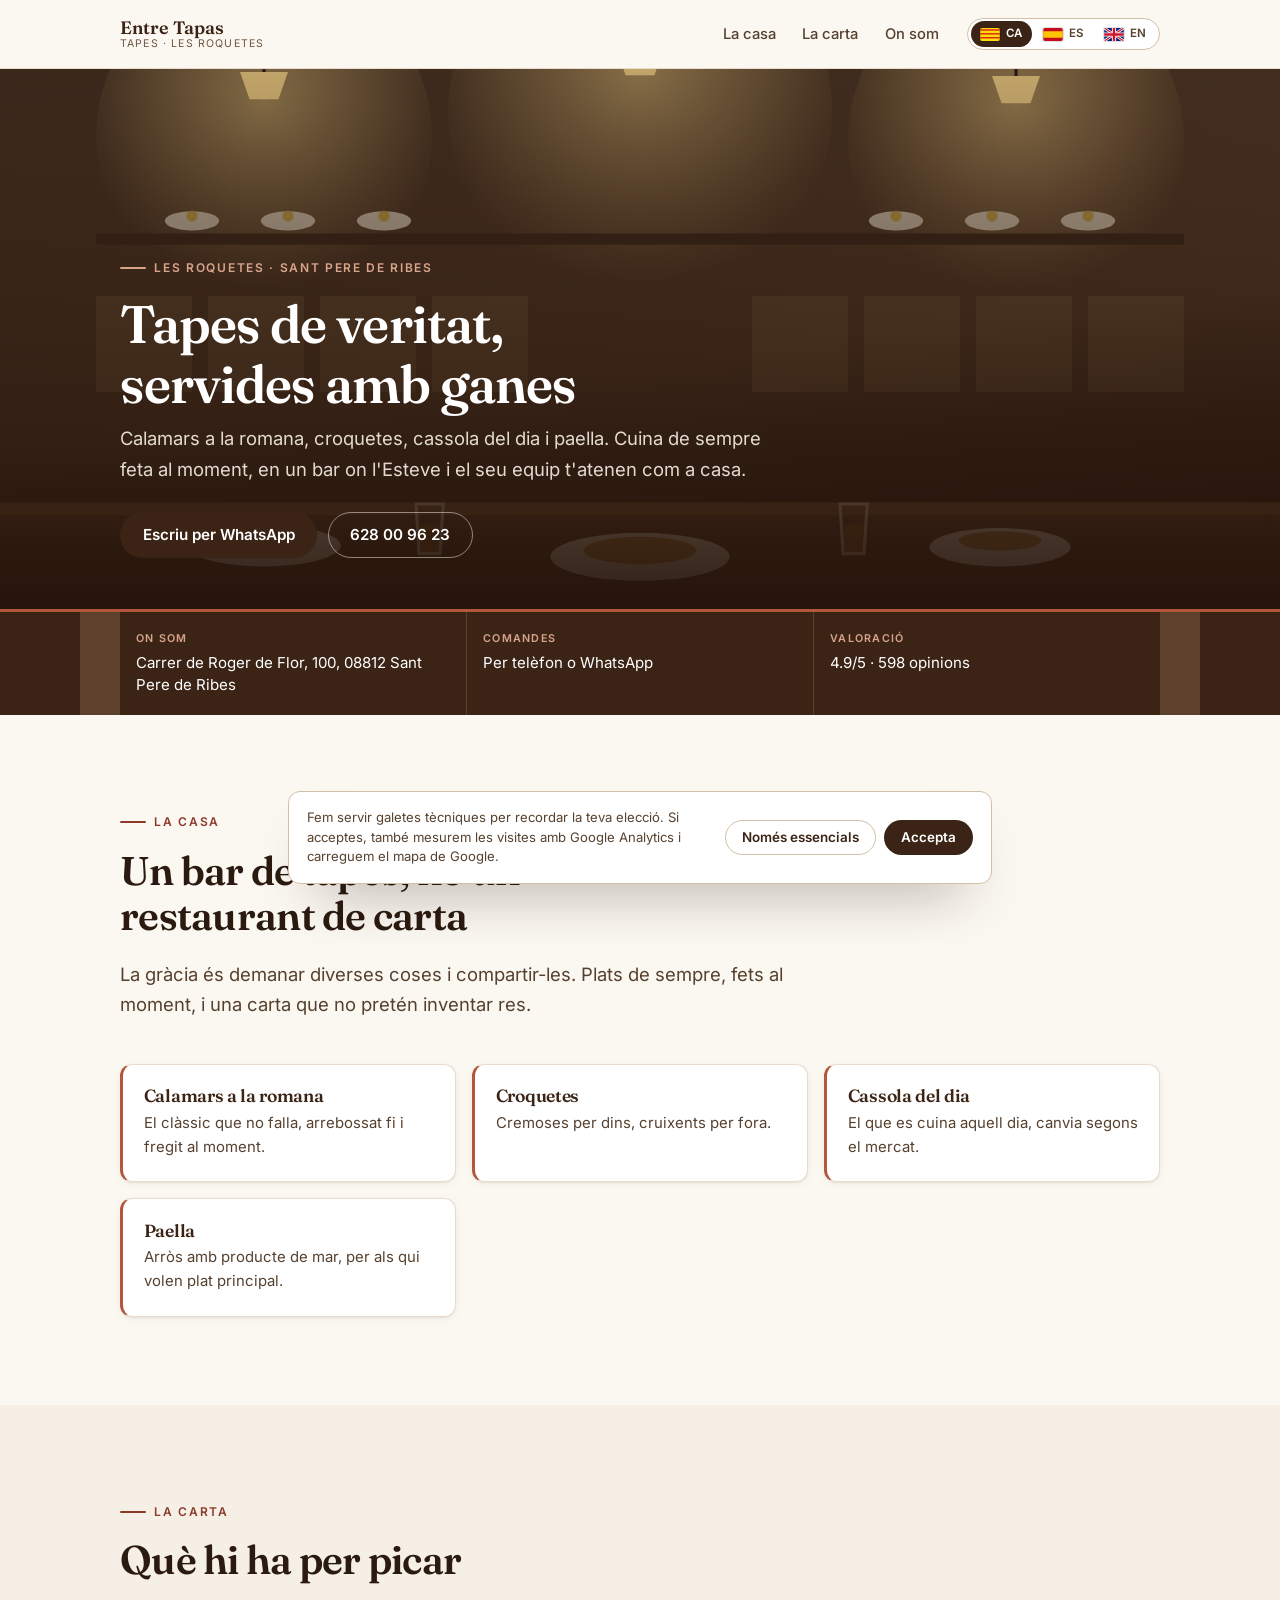
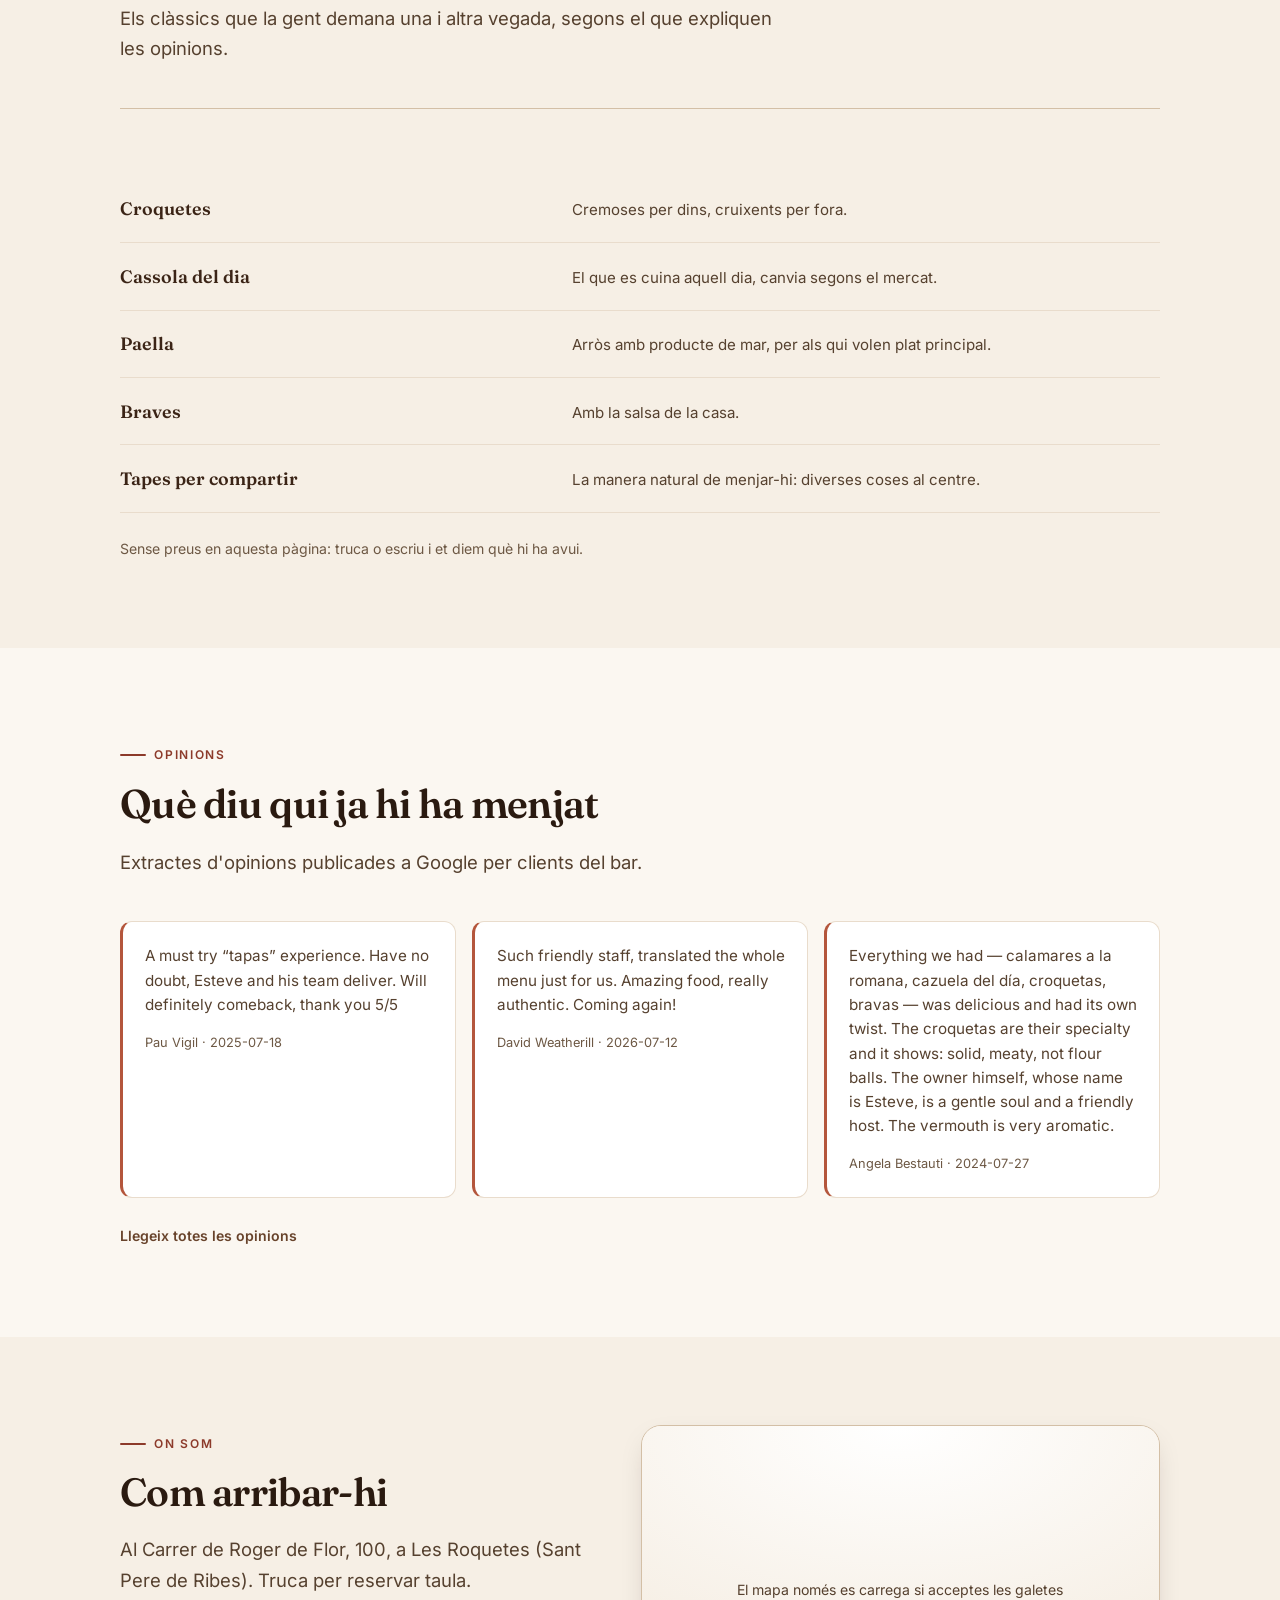
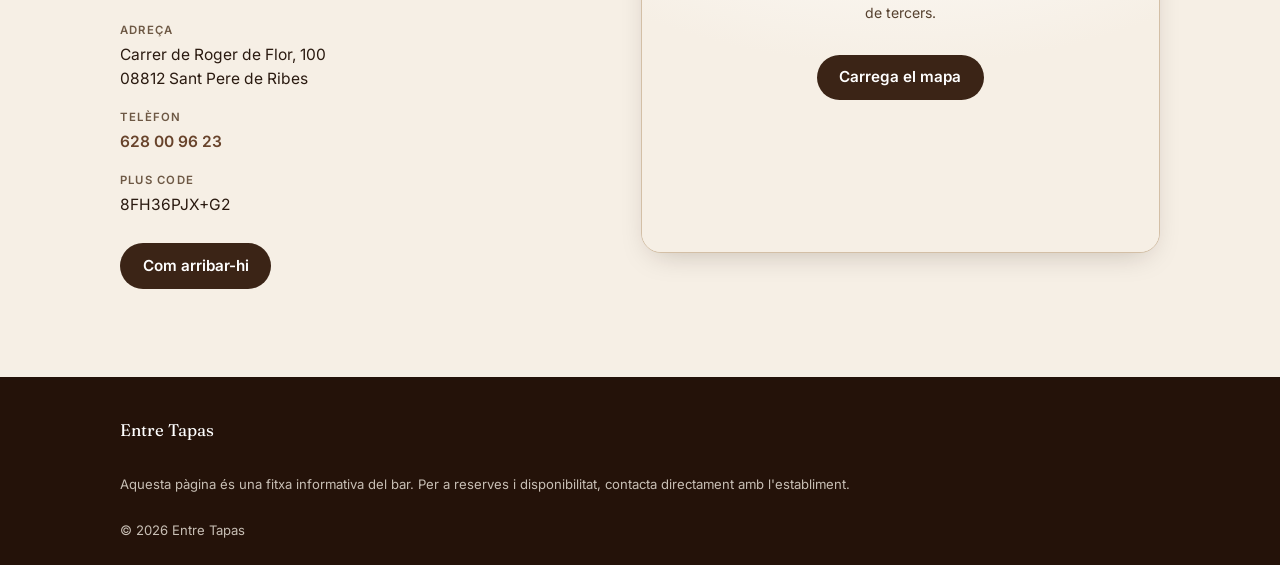
==== commit 763ac5c0: "Rebuild on the current stack: shared components, subdomain URLs, S3 deploy" ====
--- a/index.html
+++ b/index.html
@@ -1,59 +1,67 @@
 <!DOCTYPE html>
-<html lang="es-ES" dir="ltr">
+<html lang="ca" dir="ltr">
 <head>
 <meta charset="utf-8">
-<meta name="viewport" content="width=device-width, initial-scale=1, viewport-fit=cover">
-<title>Entre Tapas — Restaurante de tapas en Les Roquetes, Sant Pere de Ribes</title>
-<meta name="description" content="Entre Tapas, restaurante de tapas en el Carrer de Roger de Flor, 100, Les Roquetes (Sant Pere de Ribes). Cocina casera, croquetas de la casa, vermut y trato cercano. 4,9 sobre 5 con 598 reseñas en Google.">
-<meta name="theme-color" content="#2a1a12">
-<meta name="format-detection" content="telephone=no">
-
-<link rel="canonical" href="https://yourdataweb.github.io/entre-tapas/">
-<link rel="alternate" hreflang="es" href="https://yourdataweb.github.io/entre-tapas/">
-<link rel="alternate" hreflang="ca" href="https://yourdataweb.github.io/entre-tapas/ca/">
-<link rel="alternate" hreflang="en" href="https://yourdataweb.github.io/entre-tapas/en/">
-<link rel="alternate" hreflang="x-default" href="https://yourdataweb.github.io/entre-tapas/">
-
-<meta property="og:type" content="business.business">
+<meta name="viewport" content="width=device-width, initial-scale=1">
+<title>Entre Tapas · Tapes de veritat a Les Roquetes</title>
+<meta name="description" content="Tapes, calamars a la romana, croquetes i paella al Carrer de Roger de Flor, 100, Les Roquetes (Sant Pere de Ribes). Cuina de sempre, tracte de casa. Reserva: 628 00 96 23.">
+<meta name="theme-color" content="#3b2416">
+<meta name="robots" content="index, follow">
+<link rel="canonical" href="https://entre-tapas.vilanovailageltru.info/">
+<meta property="og:type" content="website">
 <meta property="og:site_name" content="Entre Tapas">
-<meta property="og:title" content="Entre Tapas — Tapas caseras en Les Roquetes">
-<meta property="og:description" content="Cocina casera, croquetas de la casa y vermut en Les Roquetes, Sant Pere de Ribes. 4,9 sobre 5 en Google con 598 reseñas.">
-<meta property="og:image" content="https://yourdataweb.github.io/entre-tapas/assets/photos/og.png">
-<meta property="og:image:width" content="1200">
-<meta property="og:image:height" content="630">
-<meta property="og:image:alt" content="Ilustración de la barra de tapas de Entre Tapas, con platos para compartir">
-<meta property="og:url" content="https://yourdataweb.github.io/entre-tapas/">
-<meta property="og:locale" content="es_ES">
-<meta property="og:locale:alternate" content="ca_ES">
-<meta property="og:locale:alternate" content="en_GB">
+<meta property="og:title" content="Entre Tapas · Tapes de veritat a Les Roquetes">
+<meta property="og:description" content="Tapes, calamars a la romana, croquetes i paella al Carrer de Roger de Flor, 100, Les Roquetes (Sant Pere de Ribes). Cuina de sempre, tracte de casa. Reserva: 628 00 96 23.">
+<meta property="og:locale" content="ca_ES">
+<meta property="og:url" content="https://entre-tapas.vilanovailageltru.info/">
+<meta property="og:image" content="https://entre-tapas.vilanovailageltru.info/assets/img/og-image.jpg">
 <meta name="twitter:card" content="summary_large_image">
-<meta name="twitter:title" content="Entre Tapas — Tapas caseras en Les Roquetes">
-<meta name="twitter:description" content="Cocina casera, croquetas de la casa y vermut en Les Roquetes, Sant Pere de Ribes. 4,9 sobre 5 en Google con 598 reseñas.">
-<meta name="twitter:image" content="https://yourdataweb.github.io/entre-tapas/assets/photos/og.png">
-
-<link rel="icon" href="./assets/photos/favicon.svg" type="image/svg+xml">
-<link rel="apple-touch-icon" href="./assets/photos/apple-touch-icon.png">
-<link rel="manifest" href="./manifest.webmanifest">
-
-<link rel="preconnect" href="https://fonts.googleapis.com">
-<link rel="preconnect" href="https://fonts.gstatic.com" crossorigin>
-<link href="https://fonts.googleapis.com/css2?family=Fraunces:ital,opsz,wght@0,9..144,400;0,9..144,600;0,9..144,700;1,9..144,400&family=Inter:wght@400;500;600;700&display=swap" rel="stylesheet">
+
+<link rel="alternate" hreflang="ca-ES" href="https://entre-tapas.vilanovailageltru.info/">
+
+<link rel="alternate" hreflang="es-ES" href="https://entre-tapas.vilanovailageltru.info/es/">
+
+<link rel="alternate" hreflang="en-GB" href="https://entre-tapas.vilanovailageltru.info/en/">
+
+<link rel="alternate" hreflang="x-default" href="https://entre-tapas.vilanovailageltru.info/">
+
+<link rel="icon" href="./assets/img/favicon.svg" type="image/svg+xml">
+<link rel="manifest" href="./site.webmanifest">
+<link rel="preload" href="./assets/fonts/fraunces-latin.woff2" as="font" type="font/woff2" crossorigin>
+<link rel="preload" href="./assets/fonts/inter-latin.woff2" as="font" type="font/woff2" crossorigin>
+<link rel="stylesheet" href="./assets/css/components.css">
 <link rel="stylesheet" href="./assets/css/styles.css">
-
+<script>
+  (function () {
+    var ID='G-71LT2Q093H', KEY='cookie-consent-v1', accepted=false;
+    try { accepted = localStorage.getItem(KEY) === 'accepted'; } catch (e) {}
+    window.dataLayer = window.dataLayer || [];
+    window.gtag = function(){ window.dataLayer.push(arguments); };
+    gtag('js', new Date());
+    gtag('consent','default',{ad_storage:'denied',ad_user_data:'denied',ad_personalization:'denied',analytics_storage:'denied'});
+    function load(){ if(window.__gaLoaded) return; window.__gaLoaded=true;
+      var s=document.createElement('script'); s.async=true;
+      s.src='https://www.googletagmanager.com/gtag/js?id='+ID; document.head.appendChild(s); gtag('config',ID); }
+    function grant(){ load(); gtag('consent','update',{ad_storage:'granted',ad_user_data:'granted',ad_personalization:'granted',analytics_storage:'granted'}); }
+    window.__analyticsConsent=function(ok){ try{localStorage.setItem(KEY, ok?'accepted':'essential');}catch(e){}
+      if(ok) grant(); };
+    if (accepted) grant();
+  })();
+</script>
 <script type="application/ld+json">{
   "@context": "https://schema.org",
   "@type": "Restaurant",
-  "@id": "https://yourdataweb.github.io/entre-tapas/",
+  "@id": "https://entre-tapas.vilanovailageltru.info/#business",
   "name": "Entre Tapas",
-  "url": "https://yourdataweb.github.io/entre-tapas/",
-  "image": "https://yourdataweb.github.io/entre-tapas/assets/photos/og.png",
-  "description": "Entre Tapas, restaurante de tapas en el Carrer de Roger de Flor, 100, Les Roquetes (Sant Pere de Ribes). Cocina casera, croquetas de la casa, vermut y trato cercano. 4,9 sobre 5 con 598 reseñas en Google.",
+  "url": "https://entre-tapas.vilanovailageltru.info",
+  "image": "https://entre-tapas.vilanovailageltru.info/assets/img/og-image.jpg",
+  "telephone": "+34 628 00 96 23",
   "address": {
     "@type": "PostalAddress",
     "streetAddress": "Carrer de Roger de Flor, 100",
+    "postalCode": "08812",
     "addressLocality": "Sant Pere de Ribes",
     "addressRegion": "Barcelona",
-    "postalCode": "08812",
     "addressCountry": "ES"
   },
   "geo": {
@@ -61,411 +69,203 @@
     "latitude": 41.2312701,
     "longitude": 1.747625
   },
-  "telephone": "+34 628 00 96 23",
-  "inLanguage": "es-ES",
-  "servesCuisine": "Tapas, Spanish",
-  "currenciesAccepted": "EUR",
-  "paymentAccepted": "Cash, Credit Card, Debit Card, Contactless",
+  "hasMap": "https://maps.google.com/?cid=12826023967382182324",
+  "inLanguage": "ca",
+  "acceptsReservations": "https://schema.org/True",
   "aggregateRating": {
     "@type": "AggregateRating",
     "ratingValue": 4.9,
     "reviewCount": 598,
     "bestRating": 5,
     "worstRating": 1
-  },
-  "hasMap": "https://maps.google.com/?cid=12826023967382182324",
-  "sameAs": [
-    "https://maps.google.com/?cid=12826023967382182324"
-  ],
-  "acceptsReservations": true,
-  "publicAccess": true,
-  "smokingAllowed": false
+  }
 }</script>
 </head>
 <body>
-
-<a class="skip" href="#main">Ir al contenido</a>
-
-<header class="site-header" id="top">
-  <div class="wrap header-inner">
-    <a class="brand" href="./" aria-label="Entre Tapas — inicio">
-      <span class="brand-mark" aria-hidden="true">
-        <svg viewBox="0 0 32 32" width="32" height="32" focusable="false">
-          <circle cx="16" cy="16" r="15" fill="#2a1a12"/>
-          <circle cx="16" cy="16" r="10.8" fill="none" stroke="#e8a33d" stroke-width="1.6"/>
-          <path d="M8.6 19.1h14.8a7.4 7.4 0 0 1-14.8 0Z" fill="#e8a33d"/>
-          <path d="M11.4 12.1c0-1.5 1.1-2.1 1.1-3.3M16 12.1c0-1.5 1.1-2.1 1.1-3.3M20.6 12.1c0-1.5 1.1-2.1 1.1-3.3"
-                fill="none" stroke="#f2ece1" stroke-width="1.3" stroke-linecap="round"/>
-        </svg>
-      </span>
-      <span class="brand-text">
-        <span class="brand-name">Entre Tapas</span>
-        <span class="brand-sub">Tapas · Les Roquetes</span>
-      </span>
+<a class="skip-link" href="#main">Ves al contingut principal</a>
+
+<header class="header">
+  <div class="wrap header__inner">
+    <a class="brand" href="./">
+      <span class="brand__name">Entre Tapas</span>
+      <span class="brand__sub">Tapes · Les Roquetes</span>
     </a>
-
-    <nav class="nav" aria-label="Navegación principal">
-      <a href="#about">La casa</a>
-      <a href="#kitchen">La cocina</a>
-      <a href="#reviews">Opiniones</a>
-      <a href="#visit">Visítanos</a>
+    <nav class="nav" id="site-nav" data-open="false" aria-label="Navegació principal">
+      <a href="#tostados">La casa</a>
+      <a href="#carta">La carta</a>
+      <a href="#visitanos">On som</a>
     </nav>
-
-    <div class="header-tools">
-
-      <ul class="social-bar social-bar--header" aria-label="Redes sociales">
-        <a class="social-link" href="https://maps.google.com/?cid=12826023967382182324" target="_blank" rel="noopener noreferrer me"
-           aria-label="Google (se abre en una pestaña nueva)">
-          <svg viewBox="0 0 24 24" width="18" height="18" aria-hidden="true" focusable="false"><path fill="currentColor" d="M21.35 11.1H12v2.9h5.35c-.25 1.35-1.7 3.95-5.35 3.95A5.95 5.95 0 0 1 6 12a5.95 5.95 0 0 1 6-5.95c1.7 0 2.85.72 3.5 1.34l2.4-2.31C16.35 3.6 14.4 2.7 12 2.7A9.3 9.3 0 0 0 2.7 12 9.3 9.3 0 0 0 12 21.3c5.35 0 8.9-3.76 8.9-9.05 0-.6-.07-1.06-.15-1.15Z"/></svg>
+    <div class="header__tools">
+      <nav class="langs" aria-label="Canviar d&#39;idioma">
+        
+        <a class="langs__link" href="./" hreflang="ca" lang="ca" aria-current="true">
+          <span class="langs__flag" aria-hidden="true"><svg viewBox="0 0 24 16"><rect width="24" height="16" fill="#fcdd09"/><g fill="#da121a"><rect y="1.6" width="24" height="1.6"/><rect y="6.4" width="24" height="1.6"/><rect y="11.2" width="24" height="1.6"/></g></svg></span>
+          <span class="langs__code">ca</span>
+          <span class="sr-only">Català</span>
         </a>
-      </ul>
-
-      <div class="lang-switch lang-switch--header" role="group" aria-label="Cambiar idioma"><a href="./" class="lang-opt is-active" lang="es" hreflang="es"
-           aria-label="Ver esta página en español" aria-current="true">ES</a><span class="lang-sep" aria-hidden="true">/</span><a href="ca/" class="lang-opt" lang="ca" hreflang="ca"
-           aria-label="Veure aquesta pàgina en català">CA</a><span class="lang-sep" aria-hidden="true">/</span><a href="en/" class="lang-opt" lang="en" hreflang="en"
-           aria-label="View this page in English">EN</a></div>
-      <button class="nav-toggle" type="button" aria-expanded="false" aria-controls="mobile-nav"
-              aria-label="Abrir menú" data-label-open="Abrir menú" data-label-close="Cerrar menú">
-        <span></span><span></span><span></span>
+        
+        <a class="langs__link" href="./es/" hreflang="es" lang="es">
+          <span class="langs__flag" aria-hidden="true"><svg viewBox="0 0 24 16"><rect width="24" height="16" fill="#c60b1e"/><rect y="4" width="24" height="8" fill="#ffc400"/></svg></span>
+          <span class="langs__code">es</span>
+          <span class="sr-only">Español</span>
+        </a>
+        
+        <a class="langs__link" href="./en/" hreflang="en" lang="en">
+          <span class="langs__flag" aria-hidden="true"><svg viewBox="0 0 24 16"><rect width="24" height="16" fill="#00247d"/><path d="M0 0 24 16M24 0 0 16" stroke="#fff" stroke-width="3.2"/><path d="M0 0 24 16M24 0 0 16" stroke="#cf142b" stroke-width="1.6"/><path d="M12 0v16M0 8h24" stroke="#fff" stroke-width="5.2"/><path d="M12 0v16M0 8h24" stroke="#cf142b" stroke-width="3"/></svg></span>
+          <span class="langs__code">en</span>
+          <span class="sr-only">English</span>
+        </a>
+        
+      </nav>
+      <button class="nav-toggle" type="button" aria-expanded="false" aria-controls="site-nav" aria-label="Obre el menú de navegació">
+        <svg viewBox="0 0 24 24" width="22" height="22" fill="none" stroke="currentColor" stroke-width="2" stroke-linecap="round" aria-hidden="true"><path d="M4 7h16M4 12h16M4 17h16"/></svg>
       </button>
     </div>
-  </div>
-
-  <div class="mobile-nav" id="mobile-nav" hidden>
-    <nav aria-label="Navegación principal">
-      <a href="#about">La casa</a>
-      <a href="#kitchen">La cocina</a>
-      <a href="#reviews">Opiniones</a>
-      <a href="#visit">Visítanos</a>
-    </nav>
-
-      <ul class="social-bar social-bar--mobile" aria-label="Redes sociales">
-        <a class="social-link" href="https://maps.google.com/?cid=12826023967382182324" target="_blank" rel="noopener noreferrer me"
-           aria-label="Google (se abre en una pestaña nueva)">
-          <svg viewBox="0 0 24 24" width="18" height="18" aria-hidden="true" focusable="false"><path fill="currentColor" d="M21.35 11.1H12v2.9h5.35c-.25 1.35-1.7 3.95-5.35 3.95A5.95 5.95 0 0 1 6 12a5.95 5.95 0 0 1 6-5.95c1.7 0 2.85.72 3.5 1.34l2.4-2.31C16.35 3.6 14.4 2.7 12 2.7A9.3 9.3 0 0 0 2.7 12 9.3 9.3 0 0 0 12 21.3c5.35 0 8.9-3.76 8.9-9.05 0-.6-.07-1.06-.15-1.15Z"/></svg>
-        </a>
-      </ul>
-
-      <div class="lang-switch lang-switch--mobile" role="group" aria-label="Cambiar idioma"><a href="./" class="lang-opt is-active" lang="es" hreflang="es"
-           aria-label="Ver esta página en español" aria-current="true">ES</a><span class="lang-sep" aria-hidden="true">/</span><a href="ca/" class="lang-opt" lang="ca" hreflang="ca"
-           aria-label="Veure aquesta pàgina en català">CA</a><span class="lang-sep" aria-hidden="true">/</span><a href="en/" class="lang-opt" lang="en" hreflang="en"
-           aria-label="View this page in English">EN</a></div>
   </div>
 </header>
 
 <main id="main">
-
   <section class="hero" aria-labelledby="hero-title">
-    <div class="hero-media" aria-hidden="true">
-      <img src="./assets/photos/poster.svg" alt="" width="1600" height="900" fetchpriority="high" decoding="async">
-      <div class="hero-scrim"></div>
-    </div>
-
-    <div class="wrap hero-inner">
-      <p class="hero-eyebrow">
-        <span class="dot" aria-hidden="true"></span>
-        <span>Restaurante de tapas</span>
-      </p>
-
-      <h1 id="hero-title">Tapas para compartir,<br>hechas como en casa.</h1>
-      <p class="hero-lede">Un restaurante de barrio en Les Roquetes donde la cocina se hace despacio: croquetas que son su especialidad, bravas con salsa propia, cazuela del día y un vermut muy aromático. Sin prisas y con el dueño pendiente de cada mesa.</p>
-
-      <div class="hero-actions">
-        <a class="btn btn-primary" href="#visit">Cómo llegar</a>
-        <a class="btn btn-ghost" href="https://wa.me/34628009623" target="_blank" rel="noopener noreferrer"><svg viewBox="0 0 24 24" width="20" height="20" aria-hidden="true" focusable="false"><path fill="currentColor" d="M12.04 2C6.58 2 2.13 6.45 2.13 11.91c0 1.75.46 3.45 1.32 4.95L2 22l5.25-1.38a9.9 9.9 0 0 0 4.79 1.22h.01c5.46 0 9.91-4.45 9.91-9.91S17.5 2 12.04 2Zm0 18.15h-.01a8.2 8.2 0 0 1-4.19-1.15l-.3-.18-3.12.82.83-3.04-.2-.31a8.19 8.19 0 0 1-1.26-4.38c0-4.54 3.7-8.24 8.25-8.24 2.2 0 4.27.86 5.83 2.42a8.2 8.2 0 0 1 2.41 5.83c0 4.54-3.7 8.23-8.24 8.23Zm4.52-6.16c-.25-.12-1.47-.72-1.69-.81-.23-.08-.39-.12-.56.13-.16.24-.64.8-.79.97-.14.16-.29.19-.54.06-.25-.12-1.05-.39-1.99-1.23-.74-.66-1.23-1.47-1.38-1.72-.14-.25-.01-.38.11-.51.11-.11.25-.29.37-.43.12-.14.16-.25.25-.41.08-.17.04-.31-.02-.43-.06-.12-.56-1.34-.76-1.84-.2-.48-.4-.42-.56-.43h-.47c-.17 0-.43.06-.66.31-.23.25-.87.85-.87 2.07s.89 2.4 1.02 2.56c.12.17 1.75 2.67 4.25 3.74.59.26 1.05.41 1.41.52.59.19 1.13.16 1.56.1.48-.07 1.47-.6 1.68-1.18.21-.58.21-1.07.14-1.18-.06-.1-.22-.16-.47-.28Z"/></svg>WhatsApp<span class="sr-only"> (se abre en una pestaña nueva)</span></a>
-      </div>
-
-      <ul class="hero-stats" aria-label="De un vistazo">
-        <li>
-          <span class="stat-value">4,9<span class="stat-star" aria-hidden="true">★</span></span>
-          <span class="stat-label">sobre 5 en Google</span>
-        </li>
-        <li>
-          <span class="stat-value">598</span>
-          <span class="stat-label">reseñas en Google</span>
-        </li>
-        <li>
-          <span class="stat-value">Les Roquetes</span>
-          <span class="stat-label">Sant Pere de Ribes</span>
-        </li>
+    <img class="hero__art" src="./assets/img/poster.svg" alt="" width="1600" height="900" fetchpriority="high" decoding="async" aria-hidden="true">
+    <div class="wrap hero__body">
+      <p class="eyebrow">Les Roquetes · Sant Pere de Ribes</p>
+      <h1 id="hero-title">Tapes de veritat, servides amb ganes</h1>
+      <p class="hero__lede">Calamars a la romana, croquetes, cassola del dia i paella. Cuina de sempre feta al moment, en un bar on l&#39;Esteve i el seu equip t&#39;atenen com a casa.</p>
+      <div class="hero__actions">
+        
+        <a class="btn btn--primary" href="https://wa.me/34628009623" target="_blank" rel="noopener">Escriu per WhatsApp</a>
+        
+        <a class="btn btn--ghost" href="tel:+34 628 00 96 23">628 00 96 23</a>
+      </div>
+    </div>
+  </section>
+
+  <section class="strip" aria-label="Informació pràctica">
+    <div class="wrap strip__grid">
+      <div><span class="strip__k">On som</span><span class="strip__v">Carrer de Roger de Flor, 100, 08812 Sant Pere de Ribes</span></div>
+      <div><span class="strip__k">Comandes</span><span class="strip__v">Per telèfon o WhatsApp</span></div>
+      <div><span class="strip__k">Valoració</span><span class="strip__v">4.9/5 · 598 opinions</span></div>
+    </div>
+  </section>
+
+  <section class="section roast" id="tostados" aria-labelledby="roast-title">
+    <div class="wrap">
+      <div class="head reveal">
+        <p class="eyebrow">La casa</p>
+        <h2 id="roast-title">Un bar de tapes, no un restaurant de carta</h2>
+        <p class="lead">La gràcia és demanar diverses coses i compartir-les. Plats de sempre, fets al moment, i una carta que no pretén inventar res.</p>
+      </div>
+      <ul class="roastgrid">
+        
+        <li class="bean reveal"><h3>Calamars a la romana</h3><p>El clàssic que no falla, arrebossat fi i fregit al moment.</p></li>
+        
+        <li class="bean reveal"><h3>Croquetes</h3><p>Cremoses per dins, cruixents per fora.</p></li>
+        
+        <li class="bean reveal"><h3>Cassola del dia</h3><p>El que es cuina aquell dia, canvia segons el mercat.</p></li>
+        
+        <li class="bean reveal"><h3>Paella</h3><p>Arròs amb producte de mar, per als qui volen plat principal.</p></li>
+        
       </ul>
     </div>
   </section>
 
-  <section class="section about" id="about" aria-labelledby="about-title">
-    <div class="wrap about-grid">
-      <div class="about-copy">
-        <p class="eyebrow">La casa</p>
-        <h2 id="about-title">Un local de barrio,<br>de los que se hacen querer.</h2>
-        <p>Entre Tapas está en el Carrer de Roger de Flor, en Les Roquetes, el barrio de Sant Pere de Ribes que mira hacia la costa del Garraf. Es un restaurante pequeño y sin pretensiones, con mesas para compartir y una cocina que huele a caldo desde primera hora.</p>
-        <p>Aquí se viene a comer bien y sin ceremonia: platos de siempre, producto honesto y raciones pensadas para poner en el centro de la mesa. Si es tu primera vez, pregunta por las croquetas y por la cazuela del día; si ya eres de la casa, ya sabes por qué vuelves.</p>
-        <p class="about-note">Cocina casera de tapas, para comer en el local, para llevar o a domicilio.</p>
-      </div>
-
-      <div class="about-card">
-        <div class="about-card-media">
-          <img src="./assets/photos/poster.svg" alt="Ilustración de la barra de tapas de Entre Tapas, con platos para compartir" width="800" height="600" loading="lazy" decoding="async">
+  <section class="section section--tint carta" id="carta" aria-labelledby="carta-title">
+    <div class="wrap">
+      <div class="head reveal">
+        <p class="eyebrow">La carta</p>
+        <h2 id="carta-title">Què hi ha per picar</h2>
+        <p class="lead">Els clàssics que la gent demana una i altra vegada, segons el que expliquen les opinions.</p>
+      </div>
+      <dl class="pricelist">
+        
+        <div class="pricelist__row reveal"><dt>Calamars a la romana</dt><dd>El clàssic que no falla, arrebossat fi i fregit al moment.</dd></div>
+        
+        <div class="pricelist__row reveal"><dt>Croquetes</dt><dd>Cremoses per dins, cruixents per fora.</dd></div>
+        
+        <div class="pricelist__row reveal"><dt>Cassola del dia</dt><dd>El que es cuina aquell dia, canvia segons el mercat.</dd></div>
+        
+        <div class="pricelist__row reveal"><dt>Paella</dt><dd>Arròs amb producte de mar, per als qui volen plat principal.</dd></div>
+        
+        <div class="pricelist__row reveal"><dt>Braves</dt><dd>Amb la salsa de la casa.</dd></div>
+        
+        <div class="pricelist__row reveal"><dt>Tapes per compartir</dt><dd>La manera natural de menjar-hi: diverses coses al centre.</dd></div>
+        
+      </dl>
+      <p class="note">Sense preus en aquesta pàgina: truca o escriu i et diem què hi ha avui.</p>
+    </div>
+  </section>
+
+  <section class="section guestvoices" id="reviews" aria-labelledby="reviews-title">
+    <div class="wrap">
+      <div class="head reveal">
+        <p class="eyebrow">Opinions</p>
+        <h2 id="reviews-title">Què diu qui ja hi ha menjat</h2>
+        <p class="lead">Extractes d&#39;opinions publicades a Google per clients del bar.</p>
+      </div>
+      <div class="quotes">
+        
+        <figure class="quote reveal">
+          <blockquote><p>A must try “tapas” experience. Have no doubt, Esteve and his team deliver. Will definitely comeback, thank you 5/5</p></blockquote>
+          <figcaption>Pau Vigil · 2025-07-18</figcaption>
+        </figure>
+        
+        <figure class="quote reveal">
+          <blockquote><p>Such friendly staff, translated the whole menu just for us. Amazing food, really authentic. Coming again!</p></blockquote>
+          <figcaption>David Weatherill · 2026-07-12</figcaption>
+        </figure>
+        
+        <figure class="quote reveal">
+          <blockquote><p>Everything we had — calamares a la romana, cazuela del día, croquetas, bravas — was delicious and had its own twist. The croquetas are their specialty and it shows: solid, meaty, not flour balls. The owner himself, whose name is Esteve, is a gentle soul and a friendly host. The vermouth is very aromatic.</p></blockquote>
+          <figcaption>Angela Bestauti · 2024-07-27</figcaption>
+        </figure>
+        
+      </div>
+      <a class="morelink" href="https://www.google.com/maps/place//data=!4m4!3m3!1s0x12a387e1ad257dc5:0xb1ff30d7d87619b4!9m1!1b1" target="_blank" rel="noopener">Llegeix totes les opinions</a>
+    </div>
+  </section>
+
+  <section class="section section--tint location" id="visitanos" aria-labelledby="visit-title">
+    <div class="wrap visit">
+      <div class="reveal">
+        <p class="eyebrow">On som</p>
+        <h2 id="visit-title">Com arribar-hi</h2>
+        <p class="lead">Al Carrer de Roger de Flor, 100, a Les Roquetes (Sant Pere de Ribes). Truca per reservar taula.</p>
+        <dl class="visitlist">
+          <div><dt>Adreça</dt><dd>Carrer de Roger de Flor, 100<br>08812 Sant Pere de Ribes</dd></div>
+          <div><dt>Telèfon</dt><dd><a href="tel:+34 628 00 96 23">628 00 96 23</a></dd></div>
+          <div><dt>Plus Code</dt><dd>8FH36PJX+G2</dd></div>
+        </dl>
+        <div class="visit__actions">
+          <a class="btn btn--primary" href="https://www.google.com/maps/dir/?api=1&amp;destination=41.2312701,1.747625" target="_blank" rel="noopener">Com arribar-hi</a>
         </div>
-        <dl class="about-facts">
-          <div>
-            <dt>Dirección</dt>
-            <dd>Carrer de Roger de Flor, 100<br>08812 Les Roquetes<br>Sant Pere de Ribes</dd>
-          </div>
-          <div>
-            <dt>Teléfono</dt>
-            <dd><a href="tel:+34628009623">628 00 96 23</a></dd>
-          </div>
-          <div>
-            <dt>Cocina</dt>
-            <dd>Tapas y cocina casera española</dd>
-          </div>
-        </dl>
-      </div>
-    </div>
-  </section>
-
-  <section class="section kitchen" id="kitchen" aria-labelledby="kitchen-title">
-    <div class="wrap">
-      <p class="eyebrow">La cocina</p>
-      <h2 id="kitchen-title">Lo que sale de la cocina</h2>
-      <p class="kitchen-lede">Una carta corta que cambia con lo que hay. Estos son los platos que más se repiten en las reseñas — y casi siempre por el mismo motivo.</p>
-
-      <ul class="dish-grid">
-        <li class="dish">
-          <span class="dish-icon" aria-hidden="true">
-            <svg viewBox="0 0 24 24" width="24" height="24" focusable="false"><circle cx="6" cy="12" r="2.1"/><circle cx="12" cy="9.6" r="2.1"/><circle cx="18" cy="12" r="2.1"/><circle cx="12" cy="14.4" r="2.1"/></svg>
-          </span>
-          <span class="dish-text">
-            <strong>Croquetas caseras</strong>
-            <small>Su especialidad</small>
-          </span>
-        </li>
-        <li class="dish">
-          <span class="dish-icon" aria-hidden="true">
-            <svg viewBox="0 0 24 24" width="24" height="24" focusable="false"><circle cx="6" cy="12" r="2.1"/><circle cx="12" cy="9.6" r="2.1"/><circle cx="18" cy="12" r="2.1"/><circle cx="12" cy="14.4" r="2.1"/></svg>
-          </span>
-          <span class="dish-text">
-            <strong>Patatas bravas</strong>
-            <small>Con salsa de la casa</small>
-          </span>
-        </li>
-        <li class="dish">
-          <span class="dish-icon" aria-hidden="true">
-            <svg viewBox="0 0 24 24" width="24" height="24" focusable="false"><circle cx="12" cy="12" r="6.4" fill="none" stroke="currentColor" stroke-width="1.8"/><circle cx="12" cy="12" r="2" fill="currentColor"/></svg>
-          </span>
-          <span class="dish-text">
-            <strong>Calamares a la romana</strong>
-            <small>Recién fritos</small>
-          </span>
-        </li>
-        <li class="dish">
-          <span class="dish-icon" aria-hidden="true">
-            <svg viewBox="0 0 24 24" width="24" height="24" focusable="false"><path d="M4 11h16a8 8 0 0 1-16 0Z" fill="currentColor"/><path d="M2.6 11h18.8" stroke="currentColor" stroke-width="1.8"/></svg>
-          </span>
-          <span class="dish-text">
-            <strong>Cazuela del día</strong>
-            <small>Cocinada despacio</small>
-          </span>
-        </li>
-        <li class="dish">
-          <span class="dish-icon" aria-hidden="true">
-            <svg viewBox="0 0 24 24" width="24" height="24" focusable="false"><path d="M12 4.4v3.2M4 11h16a8 8 0 0 1-16 0Z" fill="currentColor" stroke="currentColor"/></svg>
-          </span>
-          <span class="dish-text">
-            <strong>Paella</strong>
-            <small>Para compartir</small>
-          </span>
-        </li>
-        <li class="dish">
-          <span class="dish-icon" aria-hidden="true">
-            <svg viewBox="0 0 24 24" width="24" height="24" focusable="false"><path d="M7 4h10l-5 7.2V19h-2v-7.8L7 4Z" fill="currentColor"/><path d="M9 19h4.6" stroke="currentColor" stroke-width="1.8" stroke-linecap="round"/></svg>
-          </span>
-          <span class="dish-text">
-            <strong>Vermut</strong>
-            <small>Muy aromático</small>
-          </span>
-        </li></ul>
-
-      <div class="feature-columns"><div class="cap-inner">
-        <div class="cap-group">
-          <h3 class="cap-title">Servicio</h3>
-          <ul class="cap-list"><li class="cap is-yes"><svg viewBox="0 0 24 24" fill="none" stroke="currentColor" stroke-width="2.4" stroke-linecap="round" stroke-linejoin="round" aria-hidden="true"><path d="m4 12.5 5 5L20 6.5"/></svg><span>Para comer en el local</span></li><li class="cap is-yes"><svg viewBox="0 0 24 24" fill="none" stroke="currentColor" stroke-width="2.4" stroke-linecap="round" stroke-linejoin="round" aria-hidden="true"><path d="m4 12.5 5 5L20 6.5"/></svg><span>Para llevar</span></li><li class="cap is-yes"><svg viewBox="0 0 24 24" fill="none" stroke="currentColor" stroke-width="2.4" stroke-linecap="round" stroke-linejoin="round" aria-hidden="true"><path d="m4 12.5 5 5L20 6.5"/></svg><span>A domicilio</span></li><li class="cap is-yes"><svg viewBox="0 0 24 24" fill="none" stroke="currentColor" stroke-width="2.4" stroke-linecap="round" stroke-linejoin="round" aria-hidden="true"><path d="m4 12.5 5 5L20 6.5"/></svg><span>Terraza exterior</span></li><li class="cap is-yes"><svg viewBox="0 0 24 24" fill="none" stroke="currentColor" stroke-width="2.4" stroke-linecap="round" stroke-linejoin="round" aria-hidden="true"><path d="m4 12.5 5 5L20 6.5"/></svg><span>Se puede reservar</span></li></ul>
-        </div>
-        <div class="cap-group">
-          <h3 class="cap-title">Comida y bebida</h3>
-          <ul class="cap-list"><li class="cap is-yes"><svg viewBox="0 0 24 24" fill="none" stroke="currentColor" stroke-width="2.4" stroke-linecap="round" stroke-linejoin="round" aria-hidden="true"><path d="m4 12.5 5 5L20 6.5"/></svg><span>Desayunos</span></li><li class="cap is-yes"><svg viewBox="0 0 24 24" fill="none" stroke="currentColor" stroke-width="2.4" stroke-linecap="round" stroke-linejoin="round" aria-hidden="true"><path d="m4 12.5 5 5L20 6.5"/></svg><span>Comidas</span></li><li class="cap is-yes"><svg viewBox="0 0 24 24" fill="none" stroke="currentColor" stroke-width="2.4" stroke-linecap="round" stroke-linejoin="round" aria-hidden="true"><path d="m4 12.5 5 5L20 6.5"/></svg><span>Cenas</span></li><li class="cap is-yes"><svg viewBox="0 0 24 24" fill="none" stroke="currentColor" stroke-width="2.4" stroke-linecap="round" stroke-linejoin="round" aria-hidden="true"><path d="m4 12.5 5 5L20 6.5"/></svg><span>Cerveza</span></li><li class="cap is-yes"><svg viewBox="0 0 24 24" fill="none" stroke="currentColor" stroke-width="2.4" stroke-linecap="round" stroke-linejoin="round" aria-hidden="true"><path d="m4 12.5 5 5L20 6.5"/></svg><span>Vino</span></li><li class="cap is-yes"><svg viewBox="0 0 24 24" fill="none" stroke="currentColor" stroke-width="2.4" stroke-linecap="round" stroke-linejoin="round" aria-hidden="true"><path d="m4 12.5 5 5L20 6.5"/></svg><span>Cócteles</span></li><li class="cap is-yes"><svg viewBox="0 0 24 24" fill="none" stroke="currentColor" stroke-width="2.4" stroke-linecap="round" stroke-linejoin="round" aria-hidden="true"><path d="m4 12.5 5 5L20 6.5"/></svg><span>Café</span></li><li class="cap is-yes"><svg viewBox="0 0 24 24" fill="none" stroke="currentColor" stroke-width="2.4" stroke-linecap="round" stroke-linejoin="round" aria-hidden="true"><path d="m4 12.5 5 5L20 6.5"/></svg><span>Postres</span></li><li class="cap is-yes"><svg viewBox="0 0 24 24" fill="none" stroke="currentColor" stroke-width="2.4" stroke-linecap="round" stroke-linejoin="round" aria-hidden="true"><path d="m4 12.5 5 5L20 6.5"/></svg><span>Opciones vegetarianas</span></li></ul>
-        </div>
-        <div class="cap-group">
-          <h3 class="cap-title">Ambiente</h3>
-          <ul class="cap-list"><li class="cap is-yes"><svg viewBox="0 0 24 24" fill="none" stroke="currentColor" stroke-width="2.4" stroke-linecap="round" stroke-linejoin="round" aria-hidden="true"><path d="m4 12.5 5 5L20 6.5"/></svg><span>Apto para niños</span></li><li class="cap is-yes"><svg viewBox="0 0 24 24" fill="none" stroke="currentColor" stroke-width="2.4" stroke-linecap="round" stroke-linejoin="round" aria-hidden="true"><path d="m4 12.5 5 5L20 6.5"/></svg><span>Menú infantil</span></li><li class="cap is-yes"><svg viewBox="0 0 24 24" fill="none" stroke="currentColor" stroke-width="2.4" stroke-linecap="round" stroke-linejoin="round" aria-hidden="true"><path d="m4 12.5 5 5L20 6.5"/></svg><span>Ideal para grupos</span></li><li class="cap is-no"><svg viewBox="0 0 24 24" fill="none" stroke="currentColor" stroke-width="2.2" stroke-linecap="round" aria-hidden="true"><path d="m5 5 14 14M19 5 5 19"/></svg><span>Música en directo</span></li><li class="cap is-no"><svg viewBox="0 0 24 24" fill="none" stroke="currentColor" stroke-width="2.2" stroke-linecap="round" aria-hidden="true"><path d="m5 5 14 14M19 5 5 19"/></svg><span>Para ver deporte</span></li></ul>
-        </div>
-        <div class="cap-group">
-          <h3 class="cap-title">Instalaciones</h3>
-          <ul class="cap-list"><li class="cap is-yes"><svg viewBox="0 0 24 24" fill="none" stroke="currentColor" stroke-width="2.4" stroke-linecap="round" stroke-linejoin="round" aria-hidden="true"><path d="m4 12.5 5 5L20 6.5"/></svg><span>Aseos</span></li></ul>
-        </div>
-        <div class="cap-group">
-          <h3 class="cap-title">Aparcamiento</h3>
-          <ul class="cap-list"><li class="cap is-yes"><svg viewBox="0 0 24 24" fill="none" stroke="currentColor" stroke-width="2.4" stroke-linecap="round" stroke-linejoin="round" aria-hidden="true"><path d="m4 12.5 5 5L20 6.5"/></svg><span>Aparcamiento gratuito</span></li><li class="cap is-yes"><svg viewBox="0 0 24 24" fill="none" stroke="currentColor" stroke-width="2.4" stroke-linecap="round" stroke-linejoin="round" aria-hidden="true"><path d="m4 12.5 5 5L20 6.5"/></svg><span>Estacionamiento gratuito en la calle</span></li></ul>
-        </div>
-        <div class="cap-group">
-          <h3 class="cap-title">Accesibilidad</h3>
-          <ul class="cap-list"><li class="cap is-yes"><svg viewBox="0 0 24 24" fill="none" stroke="currentColor" stroke-width="2.4" stroke-linecap="round" stroke-linejoin="round" aria-hidden="true"><path d="m4 12.5 5 5L20 6.5"/></svg><span>Entrada accesible en silla de ruedas</span></li><li class="cap is-yes"><svg viewBox="0 0 24 24" fill="none" stroke="currentColor" stroke-width="2.4" stroke-linecap="round" stroke-linejoin="round" aria-hidden="true"><path d="m4 12.5 5 5L20 6.5"/></svg><span>Aseo accesible en silla de ruedas</span></li><li class="cap is-yes"><svg viewBox="0 0 24 24" fill="none" stroke="currentColor" stroke-width="2.4" stroke-linecap="round" stroke-linejoin="round" aria-hidden="true"><path d="m4 12.5 5 5L20 6.5"/></svg><span>Mesas accesibles en silla de ruedas</span></li></ul>
-        </div>
-        <div class="cap-group">
-          <h3 class="cap-title">Pagos</h3>
-          <ul class="cap-list"><li class="cap is-yes"><svg viewBox="0 0 24 24" fill="none" stroke="currentColor" stroke-width="2.4" stroke-linecap="round" stroke-linejoin="round" aria-hidden="true"><path d="m4 12.5 5 5L20 6.5"/></svg><span>Tarjetas de crédito</span></li><li class="cap is-yes"><svg viewBox="0 0 24 24" fill="none" stroke="currentColor" stroke-width="2.4" stroke-linecap="round" stroke-linejoin="round" aria-hidden="true"><path d="m4 12.5 5 5L20 6.5"/></svg><span>Tarjetas de débito</span></li><li class="cap is-yes"><svg viewBox="0 0 24 24" fill="none" stroke="currentColor" stroke-width="2.4" stroke-linecap="round" stroke-linejoin="round" aria-hidden="true"><path d="m4 12.5 5 5L20 6.5"/></svg><span>Pago sin contacto (NFC)</span></li><li class="cap is-no"><svg viewBox="0 0 24 24" fill="none" stroke="currentColor" stroke-width="2.2" stroke-linecap="round" aria-hidden="true"><path d="m5 5 14 14M19 5 5 19"/></svg><span>Solo efectivo</span></li></ul>
-        </div>
-      </div></div>
-    </div>
-  </section>
-
-  <section class="section reviews" id="reviews" aria-labelledby="reviews-title">
-    <div class="wrap">
-      <div class="reviews-head">
-        <div>
-          <p class="eyebrow">Lo que dicen</p>
-          <h2 id="reviews-title">Quienes ya han comido aquí</h2>
-        </div>
-        <div class="rating-badge" role="img" aria-label="Valoración de 4,9 sobre 5 basada en 598 reseñas de Google">
-          <span class="rating-star" aria-hidden="true">
-            <svg viewBox="0 0 24 24" width="56" height="56" focusable="false"><path fill="currentColor" d="m12 2.6 2.9 5.88 6.49.94-4.7 4.58 1.11 6.46L12 17.4l-5.8 3.06 1.1-6.46-4.69-4.58 6.49-.94L12 2.6Z"/></svg>
-          </span>
-          <span class="rating-body">
-            <span class="rating-value">4,9</span>
-            <span class="rating-meta"><span>598 reseñas</span> en Google</span>
-          </span>
-        </div>
-      </div>
-
-      <ul class="review-grid" id="review-grid">
-        <li class="review">
-          <span class="review-stars" aria-label="5 / 5"><span class=""><svg viewBox="0 0 24 24" fill="currentColor" aria-hidden="true" focusable="false"><path d="m12 2.6 2.9 5.88 6.49.94-4.7 4.58 1.11 6.46L12 17.4l-5.8 3.06 1.1-6.46-4.69-4.58 6.49-.94L12 2.6Z"/></svg></span><span class=""><svg viewBox="0 0 24 24" fill="currentColor" aria-hidden="true" focusable="false"><path d="m12 2.6 2.9 5.88 6.49.94-4.7 4.58 1.11 6.46L12 17.4l-5.8 3.06 1.1-6.46-4.69-4.58 6.49-.94L12 2.6Z"/></svg></span><span class=""><svg viewBox="0 0 24 24" fill="currentColor" aria-hidden="true" focusable="false"><path d="m12 2.6 2.9 5.88 6.49.94-4.7 4.58 1.11 6.46L12 17.4l-5.8 3.06 1.1-6.46-4.69-4.58 6.49-.94L12 2.6Z"/></svg></span><span class=""><svg viewBox="0 0 24 24" fill="currentColor" aria-hidden="true" focusable="false"><path d="m12 2.6 2.9 5.88 6.49.94-4.7 4.58 1.11 6.46L12 17.4l-5.8 3.06 1.1-6.46-4.69-4.58 6.49-.94L12 2.6Z"/></svg></span><span class=""><svg viewBox="0 0 24 24" fill="currentColor" aria-hidden="true" focusable="false"><path d="m12 2.6 2.9 5.88 6.49.94-4.7 4.58 1.11 6.46L12 17.4l-5.8 3.06 1.1-6.46-4.69-4.58 6.49-.94L12 2.6Z"/></svg></span></span>
-          <blockquote><p lang="en">Everything we had — calamares a la romana, cazuela del día, croquetas, bravas — was delicious and had its own twist. The croquetas are their specialty and it shows: solid, meaty, not flour balls. The owner himself, whose name is Esteve, is a gentle soul and a friendly host. The vermouth is very aromatic.</p><span class="review-lang">Original en inglés</span></blockquote>
-          <footer>
-            <span class="review-avatar">
-              <span class="review-avatar-fallback" aria-hidden="true">A</span><img src="https://lh3.googleusercontent.com/a-/ALV-UjVMlYPz1Aj9P3bmAUyeVFyhD51n6DeFMOE44fzyADMKrXBDN1Y=s128-c0x00000000-cc-rp-mo-ba5" alt="" width="44" height="44" loading="lazy" decoding="async" referrerpolicy="no-referrer" onerror="this.remove()">
-            </span>
-            <span class="review-meta">
-              <strong>Angela Bestauti</strong>
-              <small>julio de 2024</small>
-            </span>
-          </footer>
-        </li>
-        <li class="review">
-          <span class="review-stars" aria-label="5 / 5"><span class=""><svg viewBox="0 0 24 24" fill="currentColor" aria-hidden="true" focusable="false"><path d="m12 2.6 2.9 5.88 6.49.94-4.7 4.58 1.11 6.46L12 17.4l-5.8 3.06 1.1-6.46-4.69-4.58 6.49-.94L12 2.6Z"/></svg></span><span class=""><svg viewBox="0 0 24 24" fill="currentColor" aria-hidden="true" focusable="false"><path d="m12 2.6 2.9 5.88 6.49.94-4.7 4.58 1.11 6.46L12 17.4l-5.8 3.06 1.1-6.46-4.69-4.58 6.49-.94L12 2.6Z"/></svg></span><span class=""><svg viewBox="0 0 24 24" fill="currentColor" aria-hidden="true" focusable="false"><path d="m12 2.6 2.9 5.88 6.49.94-4.7 4.58 1.11 6.46L12 17.4l-5.8 3.06 1.1-6.46-4.69-4.58 6.49-.94L12 2.6Z"/></svg></span><span class=""><svg viewBox="0 0 24 24" fill="currentColor" aria-hidden="true" focusable="false"><path d="m12 2.6 2.9 5.88 6.49.94-4.7 4.58 1.11 6.46L12 17.4l-5.8 3.06 1.1-6.46-4.69-4.58 6.49-.94L12 2.6Z"/></svg></span><span class=""><svg viewBox="0 0 24 24" fill="currentColor" aria-hidden="true" focusable="false"><path d="m12 2.6 2.9 5.88 6.49.94-4.7 4.58 1.11 6.46L12 17.4l-5.8 3.06 1.1-6.46-4.69-4.58 6.49-.94L12 2.6Z"/></svg></span></span>
-          <blockquote><p lang="en">Because it was so delicious, we came back the next day. Today we chose paella. It tasted just as good. Whenever we are back on holiday, this restaurant will be our first choice.</p><span class="review-lang">Original en inglés</span></blockquote>
-          <footer>
-            <span class="review-avatar">
-              <span class="review-avatar-fallback" aria-hidden="true">S</span><img src="https://lh3.googleusercontent.com/a-/ALV-UjW9GNkBhTxRxsc7ni58oKzXyUYLGbPI_lx5yRId5dVjpNsUh6I=s128-c0x00000000-cc-rp-mo" alt="" width="44" height="44" loading="lazy" decoding="async" referrerpolicy="no-referrer" onerror="this.remove()">
-            </span>
-            <span class="review-meta">
-              <strong>Simon</strong>
-              <small>noviembre de 2024</small>
-            </span>
-          </footer>
-        </li>
-        <li class="review">
-          <span class="review-stars" aria-label="5 / 5"><span class=""><svg viewBox="0 0 24 24" fill="currentColor" aria-hidden="true" focusable="false"><path d="m12 2.6 2.9 5.88 6.49.94-4.7 4.58 1.11 6.46L12 17.4l-5.8 3.06 1.1-6.46-4.69-4.58 6.49-.94L12 2.6Z"/></svg></span><span class=""><svg viewBox="0 0 24 24" fill="currentColor" aria-hidden="true" focusable="false"><path d="m12 2.6 2.9 5.88 6.49.94-4.7 4.58 1.11 6.46L12 17.4l-5.8 3.06 1.1-6.46-4.69-4.58 6.49-.94L12 2.6Z"/></svg></span><span class=""><svg viewBox="0 0 24 24" fill="currentColor" aria-hidden="true" focusable="false"><path d="m12 2.6 2.9 5.88 6.49.94-4.7 4.58 1.11 6.46L12 17.4l-5.8 3.06 1.1-6.46-4.69-4.58 6.49-.94L12 2.6Z"/></svg></span><span class=""><svg viewBox="0 0 24 24" fill="currentColor" aria-hidden="true" focusable="false"><path d="m12 2.6 2.9 5.88 6.49.94-4.7 4.58 1.11 6.46L12 17.4l-5.8 3.06 1.1-6.46-4.69-4.58 6.49-.94L12 2.6Z"/></svg></span><span class=""><svg viewBox="0 0 24 24" fill="currentColor" aria-hidden="true" focusable="false"><path d="m12 2.6 2.9 5.88 6.49.94-4.7 4.58 1.11 6.46L12 17.4l-5.8 3.06 1.1-6.46-4.69-4.58 6.49-.94L12 2.6Z"/></svg></span></span>
-          <blockquote><p lang="en">A must try “tapas” experience. Have no doubt, Esteve and his team deliver. Will definitely comeback, thank you 5/5</p><span class="review-lang">Original en inglés</span></blockquote>
-          <footer>
-            <span class="review-avatar">
-              <span class="review-avatar-fallback" aria-hidden="true">P</span><img src="https://lh3.googleusercontent.com/a-/ALV-UjWvCSuVl93GmH2Rz6Pj5V7A5-eWFzpzwsUXREGjOewHp5o4M5re=s128-c0x00000000-cc-rp-mo-ba3" alt="" width="44" height="44" loading="lazy" decoding="async" referrerpolicy="no-referrer" onerror="this.remove()">
-            </span>
-            <span class="review-meta">
-              <strong>Pau Vigil</strong>
-              <small>julio de 2025</small>
-            </span>
-          </footer>
-        </li></ul>
-
-      <p class="reviews-foot">
-        <a class="btn btn-outline" href="https://www.google.com/maps/place//data=!4m4!3m3!1s0x12a387e1ad257dc5:0xb1ff30d7d87619b4!9m1!1b1" target="_blank" rel="noopener noreferrer">Ver todas las reseñas en Google<span class="sr-only"> (se abre en una pestaña nueva)</span></a>
-      </p>
-    </div>
-  </section>
-
-  <section class="section visit" id="visit" aria-labelledby="visit-title">
-    <div class="wrap visit-grid">
-      <div class="visit-copy">
-        <p class="eyebrow">Visítanos</p>
-        <h2 id="visit-title">En el corazón de Les Roquetes</h2>
-
-        <address class="visit-address">
-          Carrer de Roger de Flor, 100<br>
-          08812 Les Roquetes<br>
-          Sant Pere de Ribes, Barcelona
-        </address>
-
-        <div class="contact-actions">
-          <a class="contact-btn" href="https://wa.me/34628009623" target="_blank" rel="noopener noreferrer" aria-label="Escribir a Entre Tapas por WhatsApp al 628 00 96 23">
-            <span class="contact-icon" aria-hidden="true"><svg viewBox="0 0 24 24" width="20" height="20" aria-hidden="true" focusable="false"><path fill="currentColor" d="M12.04 2C6.58 2 2.13 6.45 2.13 11.91c0 1.75.46 3.45 1.32 4.95L2 22l5.25-1.38a9.9 9.9 0 0 0 4.79 1.22h.01c5.46 0 9.91-4.45 9.91-9.91S17.5 2 12.04 2Zm0 18.15h-.01a8.2 8.2 0 0 1-4.19-1.15l-.3-.18-3.12.82.83-3.04-.2-.31a8.19 8.19 0 0 1-1.26-4.38c0-4.54 3.7-8.24 8.25-8.24 2.2 0 4.27.86 5.83 2.42a8.2 8.2 0 0 1 2.41 5.83c0 4.54-3.7 8.23-8.24 8.23Zm4.52-6.16c-.25-.12-1.47-.72-1.69-.81-.23-.08-.39-.12-.56.13-.16.24-.64.8-.79.97-.14.16-.29.19-.54.06-.25-.12-1.05-.39-1.99-1.23-.74-.66-1.23-1.47-1.38-1.72-.14-.25-.01-.38.11-.51.11-.11.25-.29.37-.43.12-.14.16-.25.25-.41.08-.17.04-.31-.02-.43-.06-.12-.56-1.34-.76-1.84-.2-.48-.4-.42-.56-.43h-.47c-.17 0-.43.06-.66.31-.23.25-.87.85-.87 2.07s.89 2.4 1.02 2.56c.12.17 1.75 2.67 4.25 3.74.59.26 1.05.41 1.41.52.59.19 1.13.16 1.56.1.48-.07 1.47-.6 1.68-1.18.21-.58.21-1.07.14-1.18-.06-.1-.22-.16-.47-.28Z"/></svg></span>
-            <span class="contact-text"><strong>WhatsApp</strong><small>628 00 96 23</small></span>
-          </a>
-
-          <a class="contact-btn" href="tel:+34628009623" aria-label="Llamar a Entre Tapas al 628 00 96 23">
-            <span class="contact-icon" aria-hidden="true">
-              <svg viewBox="0 0 24 24" width="22" height="22" focusable="false"><path fill="currentColor" d="M6.6 10.8a15.1 15.1 0 0 0 6.6 6.6l2.2-2.2c.3-.3.7-.4 1-.2 1.2.4 2.4.6 3.6.6.6 0 1 .4 1 1V20c0 .6-.4 1-1 1A17 17 0 0 1 3 4c0-.6.4-1 1-1h3.5c.6 0 1 .4 1 1 0 1.3.2 2.5.6 3.6.1.4 0 .8-.2 1l-2.3 2.2Z"/></svg>
-            </span>
-            <span class="contact-text"><strong>Llamar</strong><small>628 00 96 23</small></span>
-          </a>
-
-          <a class="contact-btn" href="https://www.google.com/maps/dir/?api=1&amp;destination=41.2312701,1.747625&amp;destination_place_id=ChIJxX0lreGHoxIRtBl22Ncw_7E" target="_blank" rel="noopener noreferrer">
-            <span class="contact-icon" aria-hidden="true">
-              <svg viewBox="0 0 24 24" width="22" height="22" focusable="false"><path fill="currentColor" d="M21.7 11.3 12.7 2.3a1 1 0 0 0-1.4 0l-9 9a1 1 0 0 0 0 1.4l9 9a1 1 0 0 0 1.4 0l9-9a1 1 0 0 0 0-1.4ZM13 14.5v-2h-4v3H7.5V11a1 1 0 0 1 1-1H13V8l3.5 3.2-3.5 3.3Z"/></svg>
-            </span>
-            <span class="contact-text"><strong>Cómo llegar</strong><small>Abrir en Maps</small></span>
-          </a>
-
-          <a class="contact-btn" href="https://maps.google.com/?cid=12826023967382182324" target="_blank" rel="noopener noreferrer">
-            <span class="contact-icon" aria-hidden="true">
-              <svg viewBox="0 0 24 24" width="22" height="22" focusable="false"><path fill="currentColor" d="M12 2a7.2 7.2 0 0 0-7.2 7.2C4.8 15 12 22 12 22s7.2-7 7.2-12.8A7.2 7.2 0 0 0 12 2Zm0 9.6a2.4 2.4 0 1 1 0-4.8 2.4 2.4 0 0 1 0 4.8Z"/></svg>
-            </span>
-            <span class="contact-text"><strong>Ficha de Google</strong><small>Fotos y reseñas</small></span>
-          </a>
-        </div>
-
-        <p class="visit-note">Para grupos grandes, mejor llama antes y reserva mesa.</p>
-      </div>
-
-      <div class="map-card">
-        <iframe
-          id="map-frame"
-          title="Mapa con la ubicación de Entre Tapas en el Carrer de Roger de Flor, Les Roquetes"
-          src="https://www.google.com/maps?q=41.2312701,1.747625&amp;z=17&amp;hl=es&amp;output=embed"
-          width="100%" height="100%"
-          style="border:0" loading="lazy" referrerpolicy="no-referrer-when-downgrade" allowfullscreen></iframe>
-        <a class="map-link" href="https://maps.google.com/?cid=12826023967382182324" target="_blank" rel="noopener noreferrer">
-          Abrir en Google Maps
-          <svg viewBox="0 0 24 24" width="16" height="16" aria-hidden="true" focusable="false"><path fill="currentColor" d="M14 3v2h3.6l-9.3 9.3 1.4 1.4L19 6.4V10h2V3h-7Z"/><path fill="currentColor" d="M19 19H5V5h5V3H5a2 2 0 0 0-2 2v14a2 2 0 0 0 2 2h14a2 2 0 0 0 2-2v-5h-2v5Z"/></svg>
-          <span class="sr-only"> (se abre en una pestaña nueva)</span>
-        </a>
-      </div>
-    </div>
-  </section>
-
+      </div>
+      <div class="mapshell" id="map-shell" data-map-loaded="false">
+        <div class="mapgate"><p>El mapa només es carrega si acceptes les galetes de tercers.</p><button class="btn btn--primary" type="button" data-map-load>Carrega el mapa</button></div>
+        <template id="map-template">
+          <iframe title="Mapa amb la ubicació d&#39;Entre Tapas a Les Roquetes" src="https://www.google.com/maps?q=41.2312701,1.747625&amp;hl=ca&amp;z=16&amp;output=embed" width="600" height="450" loading="lazy" referrerpolicy="no-referrer-when-downgrade" allowfullscreen></iframe>
+        </template>
+      </div>
+    </div>
+  </section>
 </main>
 
-<footer class="site-footer">
-  <div class="wrap footer-inner">
-    <div class="footer-brand">
-      <span class="brand-name">Entre Tapas</span>
-      <span class="brand-sub">Carrer de Roger de Flor, 100 · 08812 Les Roquetes</span>
-    </div>
-    <nav class="footer-links" aria-label="Navegación del pie de página">
-      <a href="#about">La casa</a>
-      <a href="#kitchen">La cocina</a>
-      <a href="#reviews">Opiniones</a>
-      <a href="https://search.google.com/local/writereview?placeid=ChIJxX0lreGHoxIRtBl22Ncw_7E" target="_blank" rel="noopener noreferrer">Escribir una reseña</a>
-    </nav>
-  </div>
-  <div class="wrap footer-fine">
-    <p>© <span id="year">2026</span> Entre Tapas. Todos los derechos reservados.</p>
-    <p>Datos de Google Maps, actualizados a noviembre 2026.</p>
+<footer class="footer">
+  <div class="wrap footer__inner">
+    <p class="footer__name">Entre Tapas</p>
+    <p class="footer__meta">Aquesta pàgina és una fitxa informativa del bar. Per a reserves i disponibilitat, contacta directament amb l&#39;establiment.</p>
+    <p class="footer__meta">© <span id="year">2026</span> Entre Tapas</p>
   </div>
 </footer>
 
-<a class="wa-fab" href="https://wa.me/34628009623" target="_blank" rel="noopener noreferrer" aria-label="Escribir a Entre Tapas por WhatsApp al 628 00 96 23"><svg viewBox="0 0 24 24" width="30" height="30" aria-hidden="true" focusable="false"><path fill="currentColor" d="M12.04 2C6.58 2 2.13 6.45 2.13 11.91c0 1.75.46 3.45 1.32 4.95L2 22l5.25-1.38a9.9 9.9 0 0 0 4.79 1.22h.01c5.46 0 9.91-4.45 9.91-9.91S17.5 2 12.04 2Zm0 18.15h-.01a8.2 8.2 0 0 1-4.19-1.15l-.3-.18-3.12.82.83-3.04-.2-.31a8.19 8.19 0 0 1-1.26-4.38c0-4.54 3.7-8.24 8.25-8.24 2.2 0 4.27.86 5.83 2.42a8.2 8.2 0 0 1 2.41 5.83c0 4.54-3.7 8.23-8.24 8.23Zm4.52-6.16c-.25-.12-1.47-.72-1.69-.81-.23-.08-.39-.12-.56.13-.16.24-.64.8-.79.97-.14.16-.29.19-.54.06-.25-.12-1.05-.39-1.99-1.23-.74-.66-1.23-1.47-1.38-1.72-.14-.25-.01-.38.11-.51.11-.11.25-.29.37-.43.12-.14.16-.25.25-.41.08-.17.04-.31-.02-.43-.06-.12-.56-1.34-.76-1.84-.2-.48-.4-.42-.56-.43h-.47c-.17 0-.43.06-.66.31-.23.25-.87.85-.87 2.07s.89 2.4 1.02 2.56c.12.17 1.75 2.67 4.25 3.74.59.26 1.05.41 1.41.52.59.19 1.13.16 1.56.1.48-.07 1.47-.6 1.68-1.18.21-.58.21-1.07.14-1.18-.06-.1-.22-.16-.47-.28Z"/></svg></a>
-
-<script src="./assets/js/app.js" defer></script>
+<div class="cookies" id="cookiebar" role="region" aria-label="Més informació" data-visible="false">
+  <p>Fem servir galetes tècniques per recordar la teva elecció. Si acceptes, també mesurem les visites amb Google Analytics i carreguem el mapa de Google.</p>
+  <div class="cookies__actions">
+    <button class="btn btn--ghost btn--sm" type="button" data-cookie="essential">Només essencials</button>
+    <button class="btn btn--primary btn--sm" type="button" data-cookie="accept">Accepta</button>
+  </div>
+</div>
+
+<script src="./assets/js/components.js" defer></script>
+<script src="./assets/js/main.js" defer></script>
 </body>
 </html>
--- a/assets/css/components.css
+++ b/assets/css/components.css
@@ -0,0 +1,138 @@
+/* ==========================================================================
+   Shared UI components — the canonical source for every generated site.
+   Repo: yourdataweb/site-components
+   Vendored into each site at assets/css/components.css and pinned by
+   src/components.lock (sha256). Do not edit the copy inside a site: change
+   this file, bump VERSION, and re-run scripts/sync-shared.mjs everywhere.
+
+   Each site sets only the custom properties; the rules stay identical, so a
+   fix here reaches every site instead of drifting into eight variants.
+   ========================================================================== */
+
+/* ---------- visually hidden, but readable by assistive tech ---------- */
+.sr-only {
+  position: absolute;
+  width: 1px;
+  height: 1px;
+  padding: 0;
+  margin: -1px;
+  overflow: hidden;
+  clip: rect(0 0 0 0);
+  white-space: nowrap;
+  border: 0;
+}
+
+/* ---------- skip link ---------- */
+.skip-link {
+  position: absolute;
+  left: -9999px;
+  top: 0;
+  z-index: 100;
+  padding: .75rem 1.25rem;
+  border-radius: 0 0 6px 0;
+  background: var(--shared-ink, #10222a);
+  color: #fff;
+  text-decoration: none;
+}
+.skip-link:focus { left: 0; }
+
+/* ---------- language switch ----------
+   Site overrides, set in its own :root:
+     --langs-bg --langs-border --langs-ink --langs-active-bg --langs-active-ink
+   Geometry is fixed on purpose: a flags-only variant made the pill narrower
+   than the flag plus its padding, so the active background bled past the flag,
+   and a per-site height meant the bar never aligned with the button beside it.
+   -------------------------------------------------------------------------- */
+.langs {
+  display: inline-flex;
+  align-items: center;
+  gap: 2px;
+  height: 32px;
+  padding: 0 3px;
+  border: 1px solid var(--langs-border, #d8dee2);
+  border-radius: 999px;
+  background: var(--langs-bg, #fff);
+  box-sizing: border-box;
+}
+.langs__link {
+  display: inline-flex;
+  align-items: center;
+  justify-content: center;
+  gap: 6px;
+  height: 26px;
+  padding: 0 9px;
+  border-radius: 999px;
+  text-decoration: none;
+  line-height: 1;
+  color: var(--langs-ink, #40565f);
+  transition: background-color .15s ease, color .15s ease;
+}
+.langs__link:hover { background: rgba(0, 0, 0, .06); }
+.langs__link[aria-current="true"] {
+  background: var(--langs-active-bg, #0e2f3d);
+  color: var(--langs-active-ink, #fff);
+}
+.langs__link[aria-current="true"]:hover { background: var(--langs-active-bg, #0e2f3d); }
+
+/* The flag markup is a bare <svg> with only a viewBox, so it sizes itself and
+   would overflow the pill; the box is a hard size that clips it. */
+.langs__flag {
+  display: block;
+  flex: none;
+  width: 20px;
+  height: 13px;
+  border-radius: 2px;
+  overflow: hidden;
+  box-shadow: 0 0 0 1px rgba(0, 0, 0, .12);
+}
+.langs__flag svg {
+  display: block;
+  width: 20px;
+  height: 13px;
+}
+.langs__code {
+  font-size: .72rem;
+  font-weight: 600;
+  letter-spacing: .05em;
+  text-transform: uppercase;
+}
+
+@media (max-width: 420px) {
+  .langs { height: 30px; }
+  .langs__link { height: 24px; padding: 0 7px; gap: 5px; }
+  .langs__code { font-size: .68rem; }
+}
+
+/* ---------- reveal on scroll ----------
+   Only hidden when the script has marked the document: with JS blocked the
+   content stays visible instead of every block sitting at opacity 0. */
+html.js .reveal {
+  opacity: 0;
+  transform: translateY(16px);
+  transition: opacity .55s ease, transform .55s cubic-bezier(.22, 1, .36, 1);
+}
+html.js .reveal.is-visible { opacity: 1; transform: none; }
+@media (prefers-reduced-motion: reduce) {
+  html.js .reveal { opacity: 1; transform: none; transition: none; }
+}
+
+/* ---------- invariants ----------
+   Restated last so a site's own stylesheet cannot quietly change them. The
+   earlier language-switch bugs came from per-site geometry, not from colour. */
+.langs {
+  height: 32px;
+  padding: 0 3px;
+  gap: 2px;
+  border-radius: 999px;
+  border: 1px solid var(--langs-border, #d8dee2);
+  background: var(--langs-bg, #fff);
+  box-sizing: border-box;
+}
+.langs__link { height: 26px; padding: 0 9px; gap: 6px; border-radius: 999px; }
+.langs__flag { width: 20px; height: 13px; overflow: hidden; flex: none; }
+.langs__flag svg { width: 20px; height: 13px; display: block; }
+
+@media (max-width: 420px) {
+  .langs { height: 30px; }
+  .langs__link { height: 24px; padding: 0 7px; gap: 5px; }
+}
--- a/assets/css/styles.css
+++ b/assets/css/styles.css
@@ -1,875 +1,236 @@
-/* ==========================================================================
-   Entre Tapas — tapas restaurant
-   Theme: warm tavern. Terracotta, olive, cream paper, dark wood, saffron.
-   ========================================================================== */
+/* ============================================================
+   Braspaña Sabores — Brazilian street-food café
+   Warm coffee-and-caramel palette; a photo-led hero, a bean
+   grid for what the kitchen makes, a price-free list for the
+   menu. No restaurant components.
+   ============================================================ */
+
+@font-face { font-family:"Fraunces"; font-style:normal; font-weight:400 700; font-display:swap;
+  src:url("../fonts/fraunces-latin.woff2") format("woff2");
+  unicode-range:U+0000-00FF,U+0131,U+0152-0153,U+02BB-02BC,U+02C6,U+02DA,U+02DC,U+2000-206F,U+2074,U+20AC,U+2122,U+2191,U+2193,U+2212,U+2215,U+FEFF,U+FFFD; }
+@font-face { font-family:"Inter"; font-style:normal; font-weight:400 600; font-display:swap;
+  src:url("../fonts/inter-latin.woff2") format("woff2");
+  unicode-range:U+0000-00FF,U+0131,U+0152-0153,U+02BB-02BC,U+02C6,U+02DA,U+02DC,U+2000-206F,U+2074,U+20AC,U+2122,U+2191,U+2193,U+2212,U+2215,U+FEFF,U+FFFD; }
 
 :root {
-  /* palette */
-  --wood-900: #23150f;
-  --wood-800: #2a1a12;
-  --wood-700: #3b271b;
-  --wood-600: #4d3524;
-
-  --terra-500: #c8502f;
-  --terra-600: #a83d22;
-  --terra-200: #f0c4b4;
-
-  --olive-500: #6b7a3a;
-  --olive-600: #55622c;
-  --olive-200: #d3dbae;
-
-  --saffron-500: #e8a33d;
-  --saffron-400: #f2bd6b;
-
-  --cream-50:  #fdf9f2;
-  --cream-100: #f8f1e4;
-  --cream-200: #efe4d1;
-  --cream-300: #ddcbb0;
-
-  --ink: #241a14;
-  --ink-soft: #5b4a3e;
-  /* 5.15:1 on cream-50 and 4.81:1 on cream-100 — passes WCAG AA for body text */
-  --ink-mute: #736253;
+  --coffee-950: #241209;
+  --coffee-900: #3b2416;
+  --coffee-800: #4e3120;
+  --coffee-700: #68432b;
+  --caramel-600: #8c3a2a;
+  --caramel-500: #b4563c;
+  --caramel-300: #d9a48c;
+  --caramel-100: #f6e2da;
+
+  --paper-50: #fbf7f1;
+  --paper-100: #f6efe5;
+  --paper-200: #e9dccc;
+  --paper-300: #d3bfa6;
+
+  --ink: #2a1a10;
+  --ink-soft: #56412f;
+  --ink-mute: #6d5844;
 
   --radius-sm: 6px;
-  --radius: 14px;
-  --radius-lg: 26px;
-
-  --shadow-sm: 0 1px 2px rgba(35, 21, 15, .07), 0 2px 8px rgba(35, 21, 15, .05);
-  --shadow: 0 4px 14px rgba(35, 21, 15, .10), 0 12px 40px rgba(35, 21, 15, .07);
-  --shadow-lg: 0 18px 60px rgba(35, 21, 15, .20);
-
-  --font-display: "Fraunces", "Iowan Old Style", Georgia, serif;
-  --font-body: "Inter", -apple-system, BlinkMacSystemFont, "Segoe UI", Roboto, sans-serif;
-
-  --wrap: 1160px;
-  --header-h: 74px;
-}
-
-/* ---------- reset ---------- */
-*, *::before, *::after { box-sizing: border-box; }
-* { margin: 0; }
-
-html {
-  -webkit-text-size-adjust: 100%;
-  scroll-behavior: smooth;
-  scroll-padding-top: calc(var(--header-h) + 12px);
-}
-
+  --radius: 12px;
+  --radius-lg: 20px;
+  --shadow-sm: 0 1px 2px rgba(36,18,9,.06), 0 2px 8px rgba(36,18,9,.05);
+  --shadow: 0 10px 30px -12px rgba(36,18,9,.26);
+  --shadow-lg: 0 30px 60px -30px rgba(36,18,9,.45);
+
+  /* Layout tokens — never replace this block when retheming. */
+  --wrap: 1120px;
+  --pad: clamp(1.125rem, 4vw, 2.5rem);
+  --section-y: clamp(3.25rem, 7vw, 5.5rem);
+
+  --font-display: "Fraunces", Georgia, "Times New Roman", serif;
+  --font-sans: "Inter", -apple-system, BlinkMacSystemFont, "Segoe UI", Roboto, Helvetica, Arial, sans-serif;
+
+  /* Shared component tokens */
+  --langs-bg: #ffffff;
+  --langs-border: #d3bfa6;
+  --langs-ink: #56412f;
+  --langs-active-bg: #3b2416;
+  --langs-active-ink: #ffffff;
+  --shared-ink: #241209;
+
+  color-scheme: light;
+}
+
+*,*::before,*::after { box-sizing:border-box; }
+html { -webkit-text-size-adjust:100%; scroll-behavior:smooth; scroll-padding-top:5rem; }
 body {
-  font-family: var(--font-body);
-  font-size: clamp(1rem, .96rem + .2vw, 1.0625rem);
-  line-height: 1.65;
-  color: var(--ink);
-  background: var(--cream-50);
-  -webkit-font-smoothing: antialiased;
-  text-rendering: optimizeLegibility;
-  overflow-x: hidden;
-}
-
-img, svg, iframe { display: block; max-width: 100%; }
-img { height: auto; }
-a { color: inherit; text-decoration: none; }
-button { font: inherit; color: inherit; background: none; border: 0; cursor: pointer; }
-ul, ol { list-style: none; padding: 0; }
-
-h1, h2, h3 {
-  font-family: var(--font-display);
-  font-weight: 600;
-  line-height: 1.08;
-  letter-spacing: -.018em;
-  text-wrap: balance;
-}
-
-h2 { font-size: clamp(1.85rem, 1.4rem + 2.1vw, 3.1rem); }
-h3 { font-size: clamp(1.1rem, 1rem + .5vw, 1.35rem); }
-
-:focus-visible {
-  outline: 3px solid var(--saffron-500);
-  outline-offset: 3px;
-  border-radius: 3px;
-}
-
-.skip {
-  position: absolute; left: -9999px; top: 0;
-  background: var(--wood-800); color: #fff;
-  padding: .85rem 1.4rem; z-index: 999; border-radius: 0 0 var(--radius) 0;
-}
-.skip:focus { left: 0; }
-
-.wrap {
-  width: 100%;
-  max-width: var(--wrap);
-  margin-inline: auto;
-  padding-inline: clamp(1.15rem, 4vw, 2.5rem);
-}
-
-/* ---------- shared bits ---------- */
-.eyebrow {
-  font-size: .78rem;
-  font-weight: 700;
-  letter-spacing: .17em;
-  text-transform: uppercase;
-  color: var(--terra-600);
-  margin-bottom: .9rem;
-}
-
-.btn {
-  display: inline-flex;
-  align-items: center;
-  gap: .6rem;
-  padding: .88rem 1.6rem;
-  border-radius: 999px;
-  font-weight: 600;
-  font-size: .95rem;
-  letter-spacing: .01em;
-  transition: transform .18s ease, box-shadow .18s ease, background-color .18s ease, color .18s ease;
-  white-space: nowrap;
-}
-.btn:hover { transform: translateY(-2px); }
-.btn:active { transform: translateY(0); }
-
-.btn-primary {
-  background: var(--saffron-500);
-  color: #38220a;
-  box-shadow: 0 8px 24px rgba(232, 163, 61, .38);
-}
-.btn-primary:hover { background: var(--saffron-400); box-shadow: 0 12px 30px rgba(232, 163, 61, .46); }
-
-.btn-ghost {
-  background: rgba(255, 255, 255, .13);
-  color: #fff;
-  border: 1.5px solid rgba(255, 255, 255, .45);
-  backdrop-filter: blur(8px);
-  -webkit-backdrop-filter: blur(8px);
-}
-.btn-ghost:hover { background: rgba(255, 255, 255, .24); }
-
-.btn-outline {
-  border: 1.5px solid var(--cream-300);
-  color: var(--cream-100);
-  background: transparent;
-}
-.btn-outline:hover { background: #fff; color: var(--wood-900); border-color: #fff; }
-
-/* ==========================================================================
-   HEADER
-   ========================================================================== */
-.site-header {
-  position: fixed;
-  inset: 0 0 auto 0;
-  z-index: 100;
-  transition: background-color .3s ease, box-shadow .3s ease, backdrop-filter .3s ease;
-}
-.site-header::before {
-  content: "";
-  position: absolute; inset: 0;
-  background: linear-gradient(to bottom, rgba(35, 21, 15, .62), transparent);
-  pointer-events: none;
-  transition: opacity .3s ease;
-}
-.site-header.is-stuck {
-  background: rgba(253, 249, 242, .94);
-  backdrop-filter: blur(14px) saturate(1.4);
-  -webkit-backdrop-filter: blur(14px) saturate(1.4);
-  box-shadow: 0 1px 0 rgba(35, 21, 15, .08), 0 6px 24px rgba(35, 21, 15, .07);
-}
-.site-header.is-stuck::before { opacity: 0; }
-
-.header-inner {
-  position: relative;
-  display: flex;
-  align-items: center;
-  justify-content: space-between;
-  gap: 1.5rem;
-  height: var(--header-h);
-}
-
-.brand { display: flex; align-items: center; gap: .72rem; padding-block: .5rem; }
-.brand-mark { display: grid; place-items: center; filter: drop-shadow(0 2px 6px rgba(0,0,0,.22)); }
-.brand-mark svg { width: 34px; height: 34px; }
-.brand-text { display: flex; flex-direction: column; line-height: 1.15; }
-
-.brand-name {
-  font-family: var(--font-display);
-  font-weight: 600;
-  font-size: 1.2rem;
-  letter-spacing: -.01em;
-  color: #fff;
-  transition: color .3s ease;
-}
-.brand-sub {
-  font-size: .75rem;
-  letter-spacing: .1em;
-  text-transform: uppercase;
-  color: rgba(255, 255, 255, .78);
-  transition: color .3s ease;
-}
-.site-header.is-stuck .brand-name { color: var(--wood-900); }
-.site-header.is-stuck .brand-sub { color: var(--ink-mute); }
-
-.sr-only {
-  position: absolute;
-  width: 1px; height: 1px;
-  padding: 0; margin: -1px;
-  overflow: hidden;
-  clip: rect(0 0 0 0);
-  clip-path: inset(50%);
-  white-space: nowrap;
-  border: 0;
-}
-
-/* ---------- header tools: social + language ---------- */
-.header-tools {
-  display: flex;
-  align-items: center;
-  gap: 1rem;
-}
-
-.social-bar {
-  display: flex;
-  align-items: center;
-  gap: .15rem;
-}
-.social-link {
-  display: grid;
-  place-items: center;
-  width: 36px; height: 36px;
-  border-radius: 50%;
-  color: rgba(255, 255, 255, .82);
-  transition: color .2s ease, background-color .2s ease, transform .2s ease;
-}
-.social-link:hover {
-  color: #fff;
-  background: rgba(255, 255, 255, .16);
-  transform: translateY(-1px);
-}
-.site-header.is-stuck .social-link { color: var(--ink-mute); }
-.site-header.is-stuck .social-link:hover { color: var(--wood-800); background: rgba(35, 21, 15, .07); }
-
-.lang-switch {
-  display: inline-flex;
-  align-items: center;
-  gap: .1rem;
-  font-size: .76rem;
-  font-weight: 700;
-  letter-spacing: .05em;
-  padding: .3rem .1rem;
-}
-.lang-opt {
-  padding: .25rem .38rem;
-  border-radius: var(--radius-sm);
-  color: rgba(255, 255, 255, .64);
-  transition: color .2s ease, background-color .2s ease;
-}
-.lang-opt:hover { color: #fff; }
-.lang-opt.is-active {
-  color: #fff;
-  background: rgba(255, 255, 255, .18);
-}
-.lang-sep { color: rgba(255, 255, 255, .3); }
-.site-header.is-stuck .lang-opt { color: var(--ink-mute); }
-.site-header.is-stuck .lang-opt:hover { color: var(--wood-800); }
-.site-header.is-stuck .lang-opt.is-active { color: #fff; background: var(--wood-800); }
-.site-header.is-stuck .lang-sep { color: var(--cream-300); }
-
-/* mobile variants live inside the drawer */
-.social-bar--mobile { justify-content: flex-start; padding: .5rem .25rem 0; }
-.social-bar--mobile .social-link {
-  color: var(--ink-soft);
-  width: 40px; height: 40px;
-}
-.social-bar--mobile .social-link:hover { background: var(--cream-100); color: var(--wood-800); }
-.lang-switch--mobile {
-  padding: .9rem .25rem .2rem;
-  border-top: 1px solid var(--cream-200);
-  margin-top: .5rem;
-}
-.lang-switch--mobile .lang-opt { color: var(--ink-mute); }
-.lang-switch--mobile .lang-opt.is-active { background: var(--wood-800); color: #fff; }
-.lang-switch--mobile .lang-sep { color: var(--cream-300); }
-
-.nav { display: flex; align-items: center; gap: 2rem; }
-.nav a {
-  position: relative;
-  font-size: .925rem;
-  font-weight: 500;
-  color: rgba(255, 255, 255, .92);
-  padding-block: .35rem;
-  transition: color .25s ease;
-}
-.nav a::after {
-  content: "";
-  position: absolute; left: 0; bottom: 0;
-  width: 100%; height: 2px;
-  background: var(--saffron-500);
-  transform: scaleX(0);
-  transform-origin: left;
-  transition: transform .28s cubic-bezier(.22,.9,.3,1);
-}
-.nav a:hover::after { transform: scaleX(1); }
-.site-header.is-stuck .nav a { color: var(--ink-soft); }
-.site-header.is-stuck .nav a:hover { color: var(--wood-800); }
-
-.nav-toggle {
-  display: none;
-  flex-direction: column;
-  justify-content: center;
-  gap: 5px;
-  width: 44px; height: 44px;
-  padding: 0 10px;
-  border-radius: 50%;
-  background: rgba(255, 255, 255, .14);
-  border: 1.5px solid rgba(255, 255, 255, .4);
-  backdrop-filter: blur(8px);
-}
-.nav-toggle span {
-  display: block; height: 2px; width: 100%;
-  background: #fff; border-radius: 2px;
-  transition: transform .28s ease, opacity .2s ease;
-}
-.site-header.is-stuck .nav-toggle { background: rgba(35, 21, 15, .07); border-color: rgba(35, 21, 15, .18); }
-.site-header.is-stuck .nav-toggle span { background: var(--wood-900); }
-.nav-toggle[aria-expanded="true"] span:nth-child(1) { transform: translateY(7px) rotate(45deg); }
-.nav-toggle[aria-expanded="true"] span:nth-child(2) { opacity: 0; }
-.nav-toggle[aria-expanded="true"] span:nth-child(3) { transform: translateY(-7px) rotate(-45deg); }
-
-.mobile-nav {
-  display: flex;
-  flex-direction: column;
-  gap: .1rem;
-  background: var(--cream-50);
-  border-top: 1px solid var(--cream-200);
-  box-shadow: var(--shadow);
-  padding: .75rem clamp(1.15rem, 4vw, 2.5rem) 1.4rem;
-}
-.mobile-nav[hidden] { display: none; }
-.mobile-nav a {
-  padding: .85rem .25rem;
-  font-weight: 500;
-  color: var(--ink-soft);
-  border-bottom: 1px solid var(--cream-200);
-}
-.mobile-nav a:last-of-type { border-bottom: 0; }
-
-/* ==========================================================================
-   HERO
-   ========================================================================== */
-.hero {
-  position: relative;
-  min-height: min(92svh, 860px);
-  display: flex;
-  align-items: flex-end;
-  padding-top: calc(var(--header-h) + 3rem);
-  padding-bottom: clamp(3rem, 7vw, 6rem);
-  color: #fff;
-  overflow: hidden;
-  isolation: isolate;
-}
-.hero-media { position: absolute; inset: 0; z-index: -1; }
-.hero-media img {
-  width: 100%; height: 100%;
-  object-fit: cover;
-  object-position: center 55%;
-  transform: scale(1.02);
-}
-.hero-scrim {
-  position: absolute; inset: 0;
-  background:
-    linear-gradient(to top, rgba(35, 21, 15, .95) 0%, rgba(35, 21, 15, .66) 38%, rgba(35, 21, 15, .14) 72%, rgba(35, 21, 15, .42) 100%);
-}
-
-.hero-inner { position: relative; max-width: 780px; }
-
-.hero-eyebrow {
-  display: inline-flex;
-  align-items: center;
-  gap: .6rem;
-  font-size: .78rem;
-  font-weight: 600;
-  letter-spacing: .13em;
-  text-transform: uppercase;
-  padding: .5rem 1rem .5rem .8rem;
-  border-radius: 999px;
-  background: rgba(255, 255, 255, .14);
-  border: 1px solid rgba(255, 255, 255, .28);
-  backdrop-filter: blur(10px);
-  -webkit-backdrop-filter: blur(10px);
-  margin-bottom: 1.5rem;
-}
-.hero-eyebrow .dot {
-  width: 8px; height: 8px; border-radius: 50%;
-  background: var(--saffron-400);
-  box-shadow: 0 0 0 3px rgba(242, 189, 107, .3);
-  flex: none;
-}
-
-.hero h1 {
-  font-size: clamp(2.5rem, 1.6rem + 4.5vw, 4.9rem);
-  font-weight: 600;
-  letter-spacing: -.028em;
-  margin-bottom: 1.15rem;
-  text-shadow: 0 2px 30px rgba(0, 0, 0, .3);
-}
-
-.hero-lede {
-  font-size: clamp(1.02rem, .98rem + .35vw, 1.2rem);
-  max-width: 56ch;
-  color: rgba(255, 255, 255, .93);
-  text-shadow: 0 1px 14px rgba(0, 0, 0, .34);
-}
-
-.hero-actions {
-  display: flex; flex-wrap: wrap; gap: .8rem;
-  margin-top: 2rem;
-}
-
-.hero-stats {
-  display: flex; flex-wrap: wrap;
-  gap: clamp(1.4rem, 4vw, 3rem);
-  margin-top: clamp(2.2rem, 5vw, 3.4rem);
-  padding-top: 1.6rem;
-  border-top: 1px solid rgba(255, 255, 255, .22);
-  max-width: 660px;
-}
-.hero-stats li { display: flex; flex-direction: column; gap: .1rem; }
-.stat-value {
-  font-family: var(--font-display);
-  font-size: clamp(1.5rem, 1.2rem + 1vw, 2rem);
-  font-weight: 600;
-  line-height: 1;
-  display: inline-flex; align-items: center; gap: .4rem;
-}
-.stat-star { color: var(--saffron-500); font-size: .78em; line-height: 1; }
-.stat-label {
-  font-size: .74rem;
-  letter-spacing: .1em;
-  text-transform: uppercase;
-  color: rgba(255, 255, 255, .72);
-}
-
-/* ==========================================================================
-   SECTIONS
-   ========================================================================== */
-.section { padding-block: clamp(3.8rem, 8vw, 7rem); }
-
-/* ----- about ----- */
-.about { background: var(--cream-50); }
-.about-grid {
-  display: grid;
-  grid-template-columns: 1.15fr .85fr;
-  gap: clamp(2rem, 5vw, 4.5rem);
-  align-items: start;
-}
-.about-copy h2 { margin-bottom: 1.4rem; }
-.about-copy p { color: var(--ink-soft); max-width: 58ch; margin-bottom: 1rem; }
-.about-copy p:last-child { margin-bottom: 0; }
-.about-note {
-  font-weight: 600;
-  color: var(--wood-800) !important;
-  border-left: 3px solid var(--terra-500);
-  padding-left: 1rem;
-  margin-top: 1.6rem !important;
-}
-
-.about-card {
-  background: #fff;
-  border-radius: var(--radius-lg);
-  overflow: hidden;
-  box-shadow: var(--shadow);
-  border: 1px solid var(--cream-200);
-}
-.about-card-media { aspect-ratio: 4 / 3; overflow: hidden; }
-.about-card-media img { width: 100%; height: 100%; object-fit: cover; }
-
-.about-facts { padding: 1.5rem 1.6rem 1.7rem; display: grid; gap: 1rem; }
-.about-facts > div { display: grid; grid-template-columns: 5.4rem 1fr; gap: 1rem; align-items: baseline; }
-.about-facts dt {
-  font-size: .7rem; letter-spacing: .12em; text-transform: uppercase;
-  color: var(--ink-mute); font-weight: 700;
-}
-.about-facts dd { font-size: .95rem; color: var(--ink); font-weight: 500; line-height: 1.5; }
-.about-facts dd a { border-bottom: 1.5px solid var(--cream-300); transition: border-color .2s; }
-.about-facts dd a:hover { border-color: var(--terra-500); }
-
-/* ----- kitchen ----- */
-.kitchen {
-  background:
-    radial-gradient(1200px 500px at 12% 0%, rgba(200, 80, 47, .09), transparent 70%),
-    radial-gradient(900px 400px at 92% 100%, rgba(107, 122, 58, .12), transparent 70%),
-    var(--cream-100);
-  border-block: 1px solid var(--cream-200);
-}
-.kitchen h2 { margin-bottom: 1rem; max-width: 20ch; }
-.kitchen-lede { color: var(--ink-soft); max-width: 62ch; margin-bottom: clamp(2rem, 4vw, 2.8rem); }
-
-.dish-grid {
-  display: grid;
-  grid-template-columns: repeat(auto-fit, minmax(238px, 1fr));
-  gap: clamp(.9rem, 2vw, 1.4rem);
-}
-.dish {
-  display: flex;
-  align-items: center;
-  gap: 1rem;
-  background: #fff;
-  border-radius: var(--radius);
-  padding: 1.15rem 1.25rem;
-  border: 1px solid var(--cream-200);
-  box-shadow: var(--shadow-sm);
-  transition: transform .22s ease, box-shadow .22s ease, border-color .22s ease;
-}
-.dish:hover {
-  transform: translateY(-3px);
-  box-shadow: var(--shadow);
-  border-color: var(--terra-200);
-}
-.dish-icon {
-  display: grid; place-items: center;
-  width: 48px; height: 48px; flex: none;
-  border-radius: 14px;
-  background: linear-gradient(145deg, var(--terra-500), var(--wood-700));
-  color: #fff;
-  box-shadow: 0 6px 16px rgba(168, 61, 34, .26);
-}
-.dish:nth-child(2n) .dish-icon { background: linear-gradient(145deg, var(--olive-500), var(--olive-600)); box-shadow: 0 6px 16px rgba(85, 98, 44, .26); }
-.dish:nth-child(3n) .dish-icon { background: linear-gradient(145deg, var(--saffron-400), var(--saffron-500)); color: #38220a; box-shadow: 0 6px 16px rgba(232, 163, 61, .3); }
-.dish-text { display: flex; flex-direction: column; line-height: 1.35; }
-.dish-text strong { font-size: .98rem; font-weight: 600; }
-.dish-text small { font-size: .82rem; color: var(--ink-mute); }
-
-/* capabilities list (from data) */
-.feature-columns {
-  margin-top: clamp(2rem, 4vw, 2.8rem);
-  padding-top: clamp(1.6rem, 3vw, 2.2rem);
-  border-top: 1px solid var(--cream-300);
-}
-.feature-columns .cap-inner {
-  display: grid;
-  grid-template-columns: repeat(auto-fit, minmax(215px, 1fr));
-  gap: 1.6rem 2.4rem;
-}
-.feature-columns[hidden] { display: none; }
-.cap-group h3 {
-  font-family: var(--font-body);
-  font-size: .72rem; letter-spacing: .14em; text-transform: uppercase;
-  line-height: 1.4;
-  color: var(--wood-700); font-weight: 700; margin-bottom: .8rem;
-}
-.cap-list { display: grid; gap: .45rem; }
-.cap {
-  display: flex; align-items: center; gap: .55rem;
-  font-size: .9rem; color: var(--ink-soft);
-}
-.cap svg { flex: none; width: 16px; height: 16px; }
-.cap.is-yes svg { color: var(--olive-600); }
-.cap.is-no { color: var(--ink-mute); text-decoration: line-through; text-decoration-color: var(--cream-300); }
-.cap.is-no svg { color: var(--cream-300); }
-
-/* ----- reviews ----- */
-.reviews { background: var(--wood-900); color: #fff; }
-.reviews .eyebrow { color: var(--terra-200); }
-.reviews h2 { color: #fff; }
-
-.reviews-head {
-  display: flex; flex-wrap: wrap;
-  align-items: flex-end; justify-content: space-between;
-  gap: 2rem;
-  margin-bottom: clamp(2.2rem, 4vw, 3.2rem);
-}
-
-.rating-badge {
-  display: flex; align-items: center; gap: 1rem;
-  padding: 1rem 1.6rem 1rem 1.2rem;
-  border-radius: var(--radius-lg);
-  background: rgba(255, 255, 255, .07);
-  border: 1px solid rgba(255, 255, 255, .16);
-  backdrop-filter: blur(8px);
-}
-.rating-star { color: var(--saffron-500); display: grid; place-items: center; }
-.rating-star svg { width: 52px; height: 52px; filter: drop-shadow(0 4px 16px rgba(232, 163, 61, .45)); }
-.rating-body { display: flex; flex-direction: column; line-height: 1.1; }
-.rating-value {
-  font-family: var(--font-display);
-  font-size: 2.4rem; font-weight: 600;
-  letter-spacing: -.03em;
-}
-.rating-meta { font-size: .82rem; color: rgba(255, 255, 255, .68); margin-top: .15rem; }
-.rating-meta span:first-child { color: rgba(255, 255, 255, .9); font-weight: 600; }
-
-.review-grid {
-  display: grid;
-  grid-template-columns: repeat(auto-fit, minmax(300px, 1fr));
-  gap: clamp(1rem, 2.4vw, 1.7rem);
-}
-.review {
-  position: relative;
-  background: rgba(255, 255, 255, .055);
-  border: 1px solid rgba(255, 255, 255, .13);
-  border-radius: var(--radius);
-  padding: 1.9rem 1.7rem 1.5rem;
-  display: flex; flex-direction: column;
-  transition: background-color .25s ease, border-color .25s ease, transform .25s ease;
-}
-.review:hover {
-  background: rgba(255, 255, 255, .085);
-  border-color: rgba(255, 255, 255, .24);
-  transform: translateY(-3px);
-}
-.review::before {
-  content: "\201C";
-  position: absolute; top: .35rem; left: 1.15rem;
-  font-family: var(--font-display);
-  font-size: 3.6rem; line-height: 1;
-  color: var(--saffron-500);
-  opacity: .5;
-}
-.review blockquote {
-  font-size: .975rem;
-  line-height: 1.68;
-  color: rgba(255, 255, 255, .91);
-  margin-bottom: 1.4rem;
-  flex: 1;
-}
-.review-lang {
-  display: inline-block;
-  margin-top: .6rem;
-  font-size: .72rem;
-  letter-spacing: .04em;
-  text-transform: uppercase;
-  color: rgba(255, 255, 255, .45);
-  font-style: normal;
-}
-.review blockquote p { display: inline; }
-
-.review footer { display: flex; align-items: center; gap: .75rem; }
-
-.review-avatar {
-  position: relative;
-  width: 44px; height: 44px;
-  flex: none;
-  border-radius: 50%;
-  overflow: hidden;
-  border: 2px solid rgba(255, 255, 255, .22);
-  background: var(--wood-700);
-}
-.review-avatar .review-avatar-fallback {
-  position: absolute; inset: 0;
-  display: grid; place-items: center;
-  font-weight: 700; font-size: 1rem;
-  color: var(--terra-200);
-}
-.review-avatar img {
-  position: relative;
-  width: 100%; height: 100%;
-  object-fit: cover;
-  border: 0; border-radius: 0;
-}
-.review-meta { display: flex; flex-direction: column; line-height: 1.3; }
-.review-meta strong { font-size: .9rem; font-weight: 600; }
-.review-meta small { font-size: .76rem; color: rgba(255, 255, 255, .58); }
-
-.review-stars { display: inline-flex; gap: 2px; margin-bottom: .8rem; color: var(--saffron-500); }
-.review-stars svg { width: 14px; height: 14px; }
-.review-stars .is-empty { color: rgba(255, 255, 255, .22); }
-
-.reviews-foot { margin-top: clamp(2rem, 4vw, 2.6rem); text-align: center; }
-
-/* ----- visit ----- */
-.visit { background: var(--cream-50); }
-.visit-grid {
-  display: grid;
-  grid-template-columns: .85fr 1.15fr;
-  gap: clamp(2rem, 4.5vw, 3.6rem);
-  align-items: stretch;
-}
-.visit-copy h2 { margin-bottom: 1.2rem; }
-.visit-address {
-  font-style: normal;
-  font-size: 1.02rem;
-  line-height: 1.7;
-  color: var(--ink-soft);
-  margin-bottom: 1.9rem;
-  padding-left: 1.1rem;
-  border-left: 3px solid var(--terra-200);
-}
-
-.contact-actions { display: grid; gap: .7rem; margin-bottom: 1.6rem; }
-.contact-btn {
-  display: flex; align-items: center; gap: .95rem;
-  padding: .9rem 1.15rem;
-  background: #fff;
-  border: 1px solid var(--cream-200);
-  border-radius: var(--radius);
-  box-shadow: var(--shadow-sm);
-  transition: transform .2s ease, box-shadow .2s ease, border-color .2s ease;
-}
-.contact-btn:hover {
-  transform: translateX(4px);
-  box-shadow: var(--shadow);
-  border-color: var(--terra-200);
-}
-.contact-icon {
-  display: grid; place-items: center;
-  width: 44px; height: 44px; flex: none;
-  border-radius: 12px;
-  background: var(--cream-100);
-  color: var(--wood-700);
-}
-.contact-btn:first-child .contact-icon { background: #e7f9ec; color: #1ba94c; }
-.contact-btn:first-child:hover { border-color: #9fe0b3; }
-.contact-text { display: flex; flex-direction: column; line-height: 1.3; }
-.contact-text strong { font-size: .95rem; font-weight: 600; }
-.contact-text small { font-size: .82rem; color: var(--ink-mute); }
-
-.visit-note {
-  font-size: .9rem;
-  color: var(--ink-mute);
-  padding-top: 1.2rem;
-  border-top: 1px solid var(--cream-200);
-}
-
-.map-card {
-  position: relative;
-  border-radius: var(--radius-lg);
-  overflow: hidden;
-  min-height: 460px;
-  box-shadow: var(--shadow-lg);
-  border: 1px solid var(--cream-200);
-  background: var(--cream-200);
-}
-.map-card iframe { width: 100%; height: 100%; min-height: 460px; filter: saturate(1.05); }
-.map-link {
-  position: absolute; left: 1rem; bottom: 1rem;
-  display: inline-flex; align-items: center; gap: .45rem;
-  background: rgba(255, 255, 255, .96);
-  border-radius: 999px;
-  min-height: 44px;
-  padding: .62rem 1.15rem;
-  font-size: .85rem; font-weight: 600;
-  color: var(--wood-800);
-  box-shadow: var(--shadow);
-  transition: transform .2s ease, box-shadow .2s ease;
-}
-.map-link:hover { transform: translateY(-2px); box-shadow: var(--shadow-lg); }
-
-/* ==========================================================================
-   FOOTER
-   ========================================================================== */
-.site-footer {
-  background: var(--wood-900);
-  color: rgba(255, 255, 255, .72);
-  padding-block: clamp(2.4rem, 5vw, 3.4rem) 2rem;
-}
-.footer-inner {
-  display: flex; flex-wrap: wrap;
-  align-items: center; justify-content: space-between;
-  gap: 1.6rem;
-  padding-bottom: 1.8rem;
-  border-bottom: 1px solid rgba(255, 255, 255, .12);
-}
-.footer-brand { display: flex; flex-direction: column; gap: .2rem; }
-.footer-brand .brand-name { color: #fff; font-family: var(--font-display); font-size: 1.15rem; }
-.footer-brand .brand-sub { color: rgba(255, 255, 255, .55); font-size: .8rem; letter-spacing: .03em; text-transform: none; }
-
-.footer-links { display: flex; flex-wrap: wrap; gap: 1.6rem; }
-.footer-links a {
-  display: inline-flex;
-  align-items: center;
-  min-height: 44px;
-  font-size: .9rem;
-  color: rgba(255, 255, 255, .78);
-  transition: color .2s ease;
-}
-.footer-links a:hover { color: var(--saffron-500); }
-
-.footer-fine { padding-top: 1.6rem; }
-.footer-fine p { font-size: .78rem; color: rgba(255, 255, 255, .45); }
-
-/* ==========================================================================
-   WhatsApp FAB
-   ========================================================================== */
-.wa-fab {
-  position: fixed;
-  right: max(1.1rem, env(safe-area-inset-right));
-  bottom: max(1.1rem, env(safe-area-inset-bottom));
-  z-index: 90;
-  width: 58px; height: 58px;
-  display: grid; place-items: center;
-  border-radius: 50%;
-  background: #25D366;
-  color: #06331a;
-  box-shadow: 0 8px 26px rgba(37, 211, 102, .45), 0 2px 8px rgba(0, 0, 0, .16);
-  transition: transform .22s cubic-bezier(.2,.9,.3,1.4), box-shadow .22s ease;
-}
-.wa-fab:hover { transform: scale(1.08); box-shadow: 0 12px 34px rgba(37, 211, 102, .55); }
-.wa-fab:active { transform: scale(.97); }
-.wa-fab svg { width: 30px; height: 30px; }
-
-/* ==========================================================================
-   RESPONSIVE
-   ========================================================================== */
-@media (max-width: 1040px) {
-  .header-tools .lang-switch { display: none; }
-  .nav { gap: 1.4rem; }
-}
-
-@media (max-width: 960px) {
-  .about-grid,
-  .visit-grid { grid-template-columns: 1fr; }
-  .map-card { min-height: 380px; }
-  .map-card iframe { min-height: 380px; }
-  .about-card { max-width: 560px; }
-}
-
-@media (max-width: 780px) {
-  :root { --header-h: 66px; }
-  .nav { display: none; }
-  .nav-toggle { display: flex; }
-  .brand-sub { display: none; }
-  .header-tools .social-bar { display: none; }
-
-  .hero { min-height: 88svh; align-items: flex-end; }
-  .hero-stats { gap: 1.6rem; }
-  .stat-value { font-size: 1.45rem; }
-  .hero-actions .btn { flex: 1 1 auto; justify-content: center; }
-
-  .reviews-head { align-items: flex-start; }
-  .rating-badge { padding: .85rem 1.3rem .85rem 1rem; }
-  .rating-star svg { width: 42px; height: 42px; }
-  .rating-value { font-size: 2rem; }
-
-  .footer-inner { flex-direction: column; align-items: flex-start; gap: 1.2rem; }
-  .footer-links { gap: 1.2rem; }
-  .wa-fab { width: 54px; height: 54px; bottom: max(.9rem, env(safe-area-inset-bottom)); }
-}
-
-@media (max-width: 480px) {
-  .hero h1 { font-size: clamp(2.1rem, 8vw, 2.8rem); }
-  .about-facts > div { grid-template-columns: 1fr; gap: .15rem; }
-  .review { padding: 1.6rem 1.3rem 1.3rem; }
-  .dish { padding: 1rem; }
-  .dish-icon { width: 42px; height: 42px; }
-}
-
-/* ==========================================================================
-   MOTION / PRINT
-   ========================================================================== */
-@media (prefers-reduced-motion: reduce) {
-  html { scroll-behavior: auto; }
-  *, *::before, *::after {
-    animation-duration: .01ms !important;
-    animation-iteration-count: 1 !important;
-    transition-duration: .01ms !important;
-  }
-}
-
+  margin:0; background:var(--paper-50); color:var(--ink);
+  font-family:var(--font-sans); font-size:1.0625rem; line-height:1.65;
+  -webkit-font-smoothing:antialiased; overflow-x:hidden;
+}
+img,svg,iframe { max-width:100%; }
+img { height:auto; display:block; }
+h1,h2,h3 { font-family:var(--font-display); font-weight:600; line-height:1.14; letter-spacing:-.018em; margin:0 0 .5em; text-wrap:balance; }
+p { margin:0 0 1em; text-wrap:pretty; }
+p:last-child { margin-bottom:0; }
+a { color:var(--coffee-700); }
+a:hover { color:var(--caramel-600); }
+ul,ol,dl { margin:0; padding:0; list-style:none; }
+:where(a,button):focus-visible { outline:3px solid var(--caramel-600); outline-offset:3px; border-radius:4px; }
+::selection { background:var(--caramel-300); color:var(--coffee-950); }
+
+.wrap { width:100%; max-width:var(--wrap); margin-inline:auto; padding-inline:var(--pad); }
+.section { padding-block:var(--section-y); }
+.section--tint { background:var(--paper-100); }
+
+.eyebrow { display:inline-flex; align-items:center; gap:.55rem; font-size:.75rem; font-weight:600;
+  letter-spacing:.14em; text-transform:uppercase; color:var(--caramel-600); margin:0 0 1rem; }
+.eyebrow::before { content:""; width:1.6rem; height:2px; background:currentColor; border-radius:2px; }
+.lead { font-size:clamp(1.02rem,.97rem + .3vw,1.15rem); color:var(--ink-soft); max-width:58ch; }
+.head { max-width:44rem; margin-bottom:clamp(1.75rem,4vw,2.75rem); }
+.head h2 { font-size:clamp(1.7rem,1.15rem + 2.1vw,2.5rem); }
+
+/* ---------- header ---------- */
+.header { position:sticky; top:0; z-index:50; background:rgba(251,247,241,.95);
+  backdrop-filter:blur(12px); border-bottom:1px solid var(--paper-200); }
+.header__inner { display:flex; align-items:center; gap:1rem; min-height:4.25rem; flex-wrap:wrap; }
+.brand { display:flex; flex-direction:column; line-height:1.14; text-decoration:none; color:var(--coffee-900); margin-right:auto; }
+.brand:hover { color:var(--coffee-900); }
+.brand__name { font-family:var(--font-display); font-size:1.12rem; font-weight:600; }
+.brand__sub { font-size:.66rem; letter-spacing:.11em; text-transform:uppercase; color:var(--ink-mute); }
+.nav { display:flex; gap:.15rem; }
+.nav a { display:block; padding:.5rem .75rem; border-radius:999px; text-decoration:none;
+  color:var(--ink-soft); font-size:.92rem; font-weight:500; white-space:nowrap; }
+.nav a:hover { background:var(--paper-100); color:var(--coffee-900); }
+.header__tools { display:flex; align-items:center; gap:.6rem; flex-wrap:wrap; justify-content:flex-end; }
+.nav-toggle { display:none; align-items:center; justify-content:center; width:2.6rem; height:2.6rem;
+  border:1px solid var(--paper-300); border-radius:var(--radius-sm); background:transparent;
+  color:var(--coffee-900); cursor:pointer; }
+.nav-toggle:hover { background:var(--paper-100); }
+
+/* ---------- buttons ---------- */
+.btn { display:inline-flex; align-items:center; justify-content:center; gap:.5rem;
+  padding:.8rem 1.35rem; border-radius:999px; border:1.5px solid transparent;
+  font-family:var(--font-sans); font-size:.95rem; font-weight:600; line-height:1.2;
+  text-decoration:none; cursor:pointer;
+  transition:background-color .18s ease,color .18s ease,border-color .18s ease,transform .18s ease; }
+.btn:hover { transform:translateY(-1px); }
+.btn--primary { background:var(--coffee-900); color:#fff; }
+.btn--primary:hover { background:var(--coffee-800); color:#fff; }
+.btn--ghost { background:transparent; border-color:var(--paper-300); color:var(--coffee-900); }
+.btn--ghost:hover { background:#fff; border-color:var(--caramel-300); color:var(--coffee-900); }
+.btn--sm { padding:.5rem 1rem; font-size:.84rem; }
+
+/* ---------- hero ---------- */
+.hero { position:relative; background:var(--coffee-950); color:var(--paper-50); overflow:hidden; isolation:isolate; min-height:clamp(22rem,60vh,34rem); display:flex; align-items:flex-end; }
+.hero::after { content:""; position:absolute; inset:0; z-index:0;
+  background:linear-gradient(to top, rgba(36,18,9,.94) 0%, rgba(36,18,9,.62) 46%, rgba(36,18,9,.25) 100%); }
+.hero__media { margin:0; position:relative; }
+.hero__art { position:absolute; inset:0; width:100%; height:100%; object-fit:cover; object-position:center 45%; z-index:0; }
+.hero__media figcaption { position:absolute; inset:auto 0 0 0; padding:.4rem .8rem; font-size:.66rem;
+  text-align:right; color:rgba(251,247,241,.9);
+  background:linear-gradient(to top,rgba(36,18,9,.9),rgba(36,18,9,0)); }
+.hero__media figcaption a { color:inherit; text-decoration:underline; }
+.hero__body { position:relative; z-index:1; padding-block:clamp(2rem,4vw,3.25rem); }
+.hero__body .eyebrow { color:var(--caramel-300); }
+.hero h1 { font-size:clamp(1.9rem,1.2rem + 3.1vw,3.3rem); color:#fff; max-width:24ch; margin-bottom:.55rem; }
+.hero__lede { font-size:clamp(1rem,.96rem + .35vw,1.15rem); color:rgba(246,239,229,.9); max-width:56ch; margin-bottom:1.75rem; }
+.hero__actions { display:flex; flex-wrap:wrap; gap:.65rem; }
+.hero .btn--ghost { border-color:rgba(246,239,229,.5); color:#fff; }
+.hero .btn--ghost:hover { background:rgba(246,239,229,.14); color:#fff; border-color:rgba(246,239,229,.8); }
+
+/* ---------- strip ---------- */
+.strip { background:var(--coffee-900); color:var(--paper-50); border-top:3px solid var(--caramel-500); }
+.strip__grid { display:grid; grid-template-columns:repeat(3,minmax(0,1fr)); gap:1px; background:rgba(217,169,122,.22); }
+.strip__grid > div { background:var(--coffee-900); padding:1.1rem 1rem 1.2rem; }
+.strip__k { display:block; font-size:.67rem; font-weight:600; letter-spacing:.12em; text-transform:uppercase;
+  color:var(--caramel-300); margin-bottom:.3rem; }
+.strip__v { display:block; font-size:.94rem; line-height:1.45; color:#fff; }
+
+/* ---------- what we make ---------- */
+.roastgrid { display:grid; grid-template-columns:repeat(auto-fit,minmax(min(100%,16rem),1fr)); gap:1rem; }
+.bean { background:#fff; border:1px solid var(--paper-200); border-left:3px solid var(--caramel-500);
+  border-radius:var(--radius); padding:1.35rem 1.3rem; box-shadow:var(--shadow-sm); }
+.bean h3 { font-size:1.1rem; color:var(--coffee-900); margin-bottom:.35rem; }
+.bean p { margin:0; font-size:.93rem; color:var(--ink-soft); line-height:1.6; }
+
+/* ---------- menu list ---------- */
+.pricelist { margin:0; border-top:1px solid var(--paper-300); }
+.pricelist__row { display:grid; grid-template-columns:minmax(0,5fr) minmax(0,7fr); gap:.75rem 2rem;
+  align-items:baseline; padding:1.15rem 0; border-bottom:1px solid var(--paper-200); }
+.pricelist dt { font-family:var(--font-display); font-size:1.12rem; font-weight:600; color:var(--coffee-900); }
+.pricelist dd { margin:0; font-size:.94rem; line-height:1.55; color:var(--ink-soft); }
+.note { margin-top:1.5rem; font-size:.88rem; color:var(--ink-mute); max-width:58ch; }
+
+/* ---------- quotes ---------- */
+.quotes { display:grid; grid-template-columns:repeat(auto-fit,minmax(min(100%,17rem),1fr)); gap:1rem; }
+.quote { margin:0; background:#fff; border:1px solid var(--paper-200); border-left:3px solid var(--caramel-500);
+  border-radius:var(--radius); padding:1.4rem 1.35rem; }
+.quote blockquote { margin:0 0 .9rem; }
+.quote blockquote p { font-size:.95rem; line-height:1.6; color:var(--ink-soft); }
+.quote figcaption { font-size:.8rem; color:var(--ink-mute); }
+.morelink { display:inline-flex; align-items:center; gap:.4rem; margin-top:1.65rem;
+  font-weight:600; font-size:.88rem; color:var(--coffee-700); text-decoration:none; }
+.morelink:hover { text-decoration:underline; }
+
+/* ---------- visit ---------- */
+.visit { display:grid; grid-template-columns:minmax(0,.95fr) minmax(0,1.05fr); gap:clamp(1.75rem,4vw,3.25rem); align-items:start; }
+.visit h2 { font-size:clamp(1.7rem,1.15rem + 2.1vw,2.45rem); }
+.visitlist { display:grid; gap:1.05rem; margin:1.65rem 0; }
+.visitlist dt { font-size:.71rem; font-weight:600; letter-spacing:.11em; text-transform:uppercase;
+  color:var(--ink-mute); margin-bottom:.2rem; }
+.visitlist dd { margin:0; font-size:.97rem; line-height:1.55; color:var(--ink); }
+.visitlist dd a { color:var(--coffee-700); font-weight:600; text-decoration:none; }
+.visitlist dd a:hover { text-decoration:underline; }
+.visit__actions { display:flex; flex-wrap:wrap; gap:.6rem; }
+
+.mapshell { position:relative; min-height:22rem; aspect-ratio:4/3.3; border-radius:var(--radius-lg);
+  overflow:hidden; border:1px solid var(--paper-300); box-shadow:var(--shadow); background:var(--paper-100); }
+.mapshell iframe { display:block; width:100%; height:100%; border:0; }
+.mapgate { position:absolute; inset:0; display:grid; place-content:center; justify-items:center; gap:1rem;
+  text-align:center; padding:2rem 1.5rem;
+  background:radial-gradient(120% 80% at 50% 0%, #fff, var(--paper-100) 70%); }
+.mapgate p { font-size:.88rem; color:var(--ink-soft); max-width:24rem; }
+[data-map-loaded="true"] .mapgate { display:none; }
+
+/* ---------- footer ---------- */
+.footer { background:var(--coffee-950); color:rgba(246,239,229,.78); padding-block:2.5rem 1.5rem; font-size:.88rem; }
+.footer__inner { display:grid; gap:.75rem; }
+.footer__name { font-family:var(--font-display); font-size:1.05rem; color:#fff; }
+.footer__meta { font-size:.82rem; line-height:1.6; }
+
+/* ---------- cookie bar ---------- */
+.cookies { position:fixed; left:50%; bottom:1rem; z-index:90; transform:translate(-50%,160%);
+  width:min(calc(100% - 1.5rem),44rem); display:flex; flex-wrap:wrap; align-items:center; gap:.75rem 1rem;
+  background:#fff; border:1px solid var(--paper-300); border-radius:var(--radius);
+  box-shadow:var(--shadow-lg); padding:1rem 1.1rem; opacity:0; pointer-events:none;
+  transition:transform .32s cubic-bezier(.22,1,.36,1),opacity .28s ease; }
+.cookies[data-visible="true"] { transform:translate(-50%,0); opacity:1; pointer-events:auto; }
+.cookies p { flex:1 1 16rem; margin:0; font-size:.82rem; line-height:1.5; color:var(--ink-soft); }
+.cookies__actions { display:flex; gap:.5rem; flex:none; }
+
+/* ---------- responsive ---------- */
+@media (max-width:1024px) {
+  .visit { grid-template-columns:1fr; }
+  .strip__grid { grid-template-columns:1fr 1fr; }
+  .pricelist__row { grid-template-columns:1fr; gap:.3rem; }
+}
+@media (max-width:860px) {
+  .nav { position:fixed; inset:4.25rem 0 auto; display:none; background:var(--paper-50);
+    border-bottom:1px solid var(--paper-200); box-shadow:var(--shadow); padding:.5rem var(--pad) 1rem; }
+  .nav[data-open="true"] { display:grid; gap:.1rem; }
+  .nav a { padding:.9rem .4rem; border-bottom:1px solid var(--paper-200); border-radius:0; font-size:1rem; }
+  .nav-toggle { display:inline-flex; }
+  .brand__sub { display:none; }
+}
+@media (max-width:640px) {
+  body { font-size:1rem; }
+  .strip__grid { grid-template-columns:1fr; }
+  .hero__media img { height:clamp(11rem,30vh,17rem); }
+  .hero__actions { flex-direction:column; align-items:stretch; }
+  .hero__actions .btn { width:100%; }
+  .mapshell { min-height:17rem; aspect-ratio:1/1; }
+  .visit__actions { flex-direction:column; }
+  .visit__actions .btn { width:100%; }
+  .cookies__actions { width:100%; }
+  .cookies__actions .btn { flex:1; }
+}
 @media print {
-  .site-header, .wa-fab, .hero-actions, .map-card { display: none; }
-  body { background: #fff; color: #000; }
-  .hero { min-height: auto; color: #000; padding-block: 2rem; }
-  .hero-media, .hero-scrim { display: none; }
-  .reviews { background: #fff; color: #000; }
-  .reviews h2, .review blockquote { color: #000; }
-  .review { border: 1px solid #ccc; }
-}
+  .header, .nav, .cookies, .hero__actions { display:none !important; }
+}
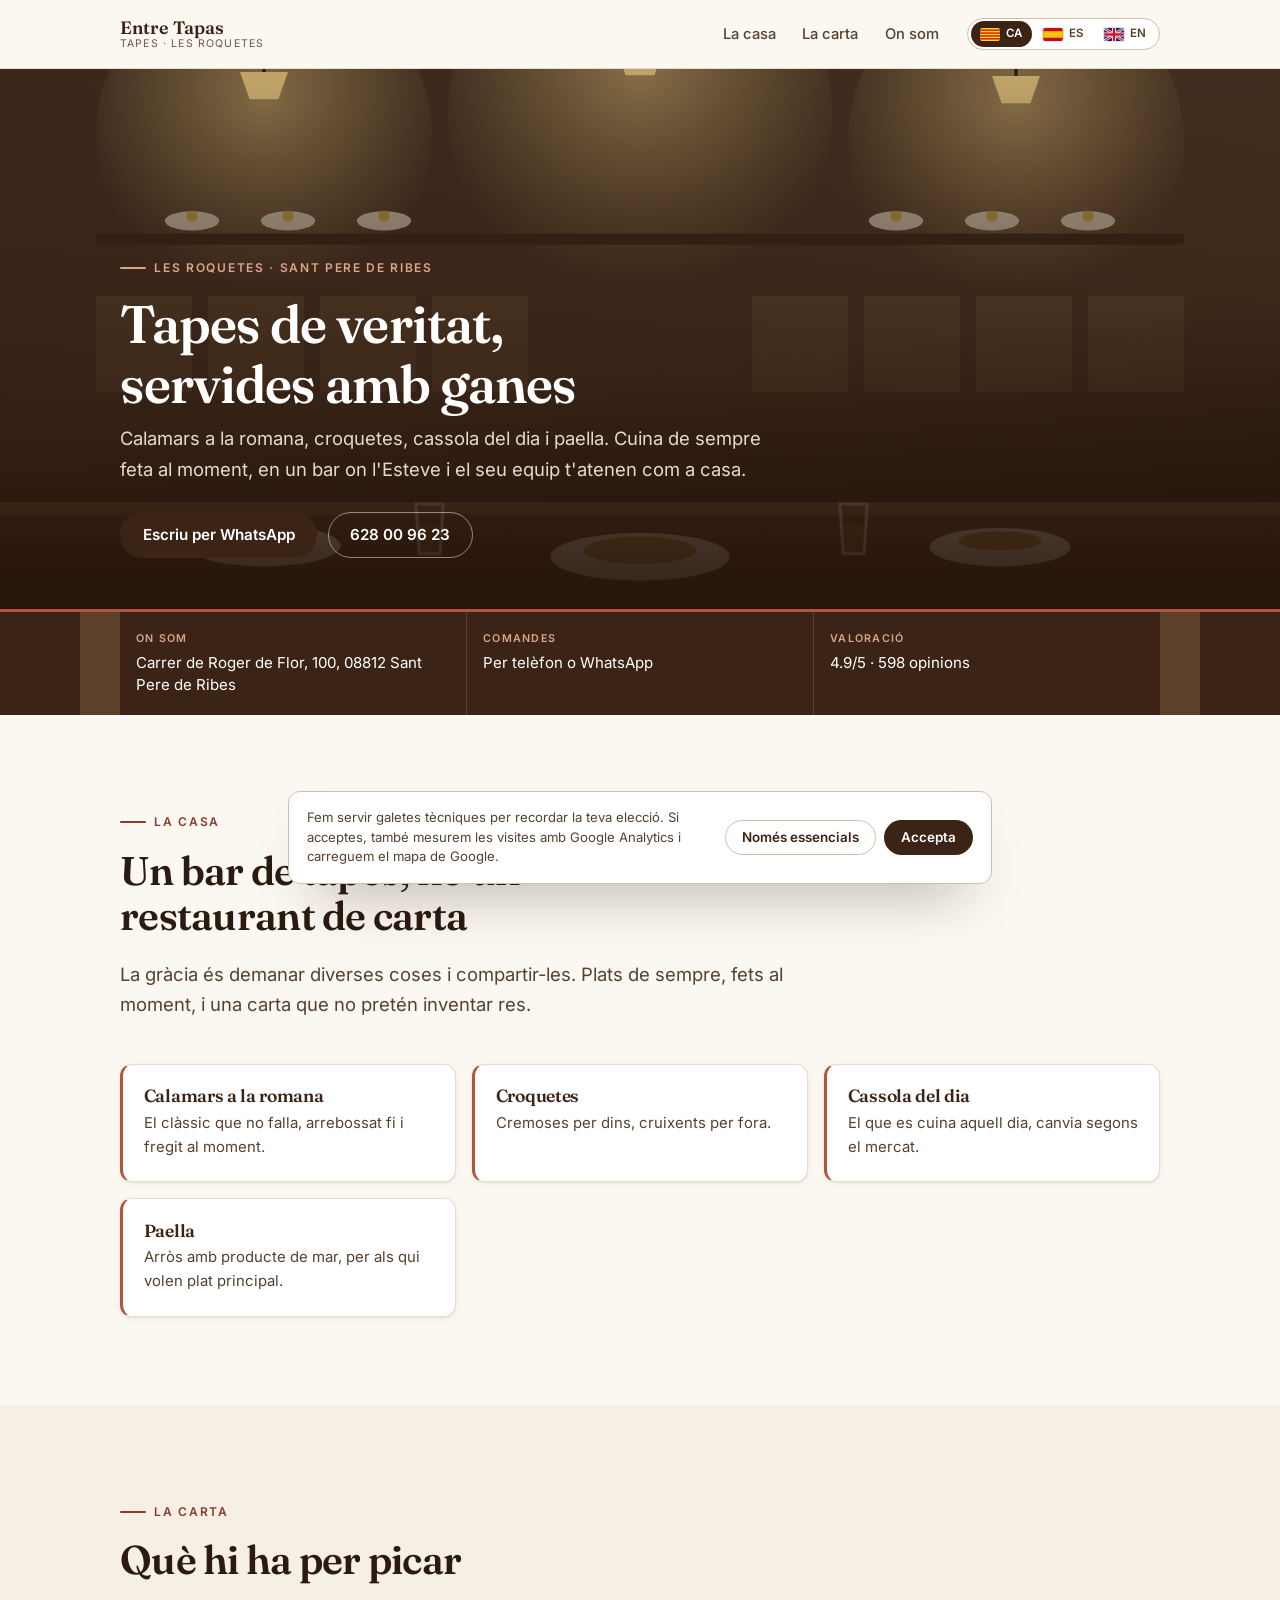
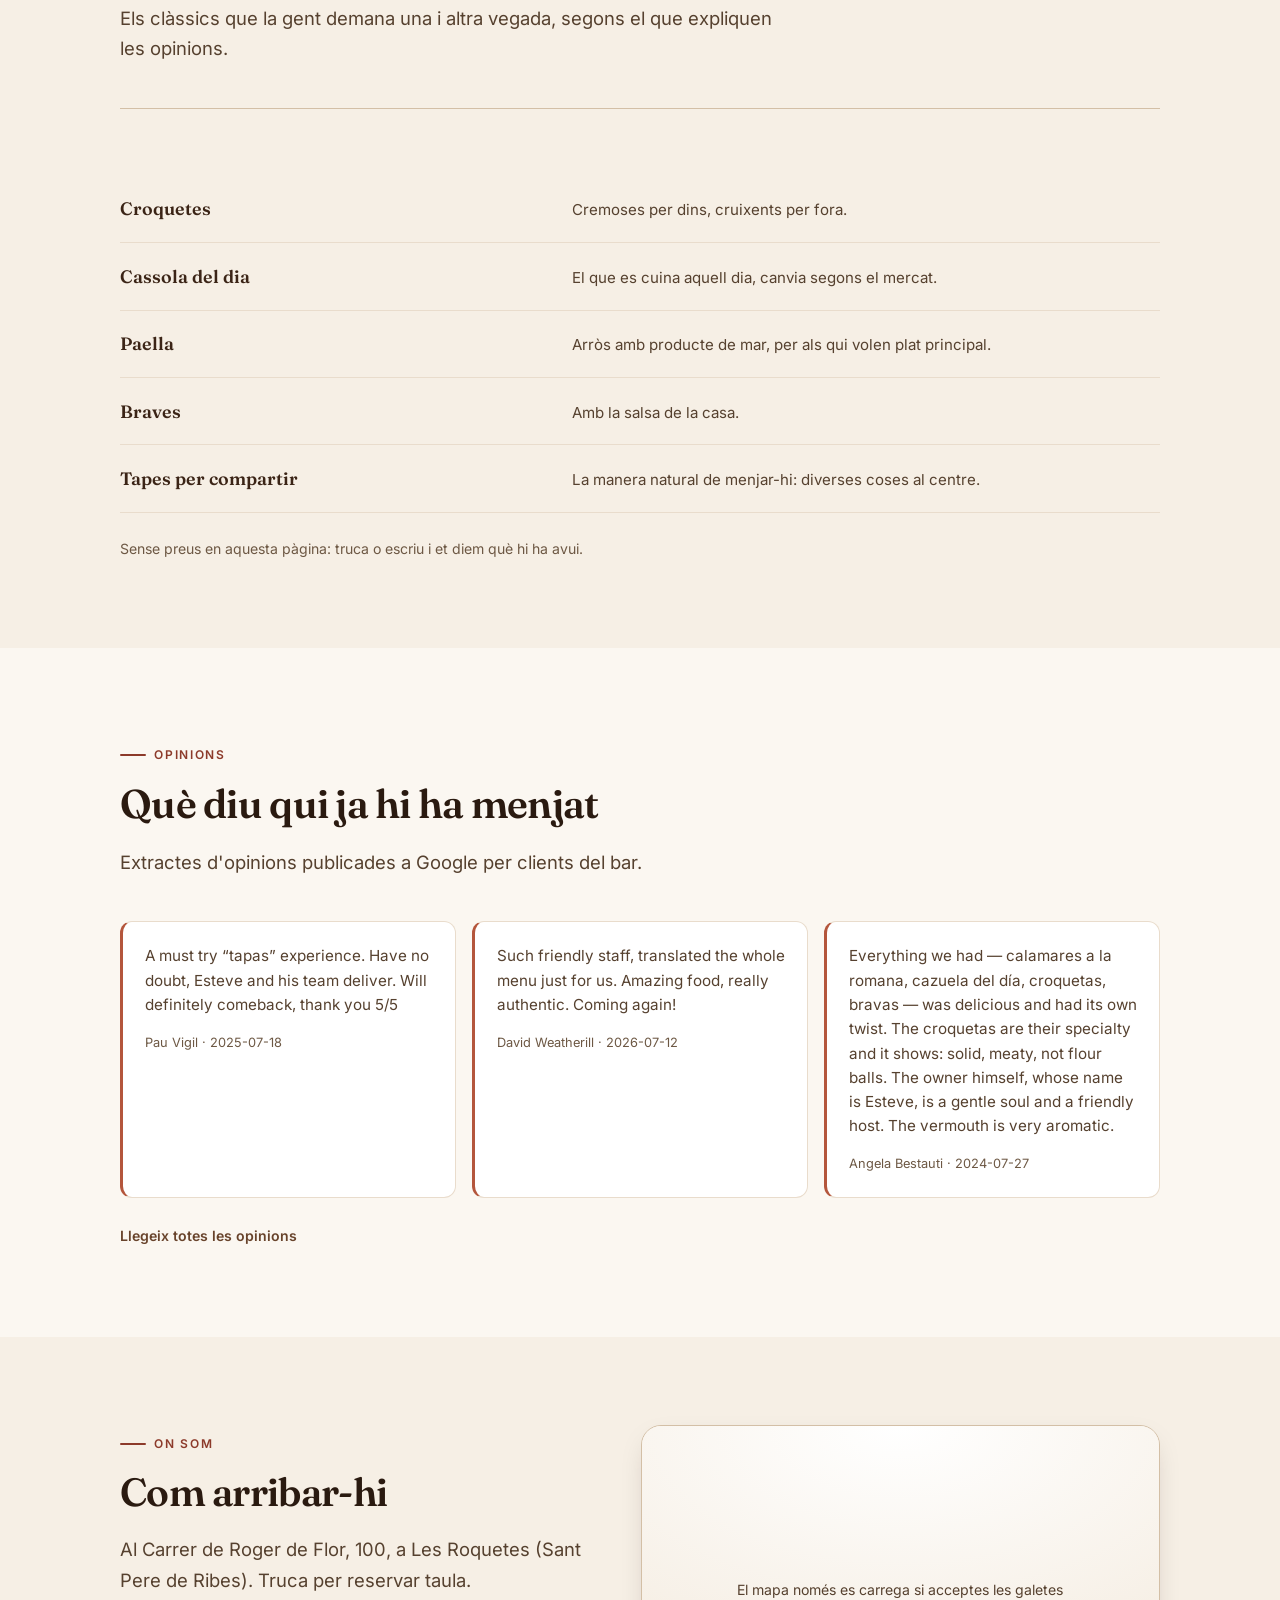
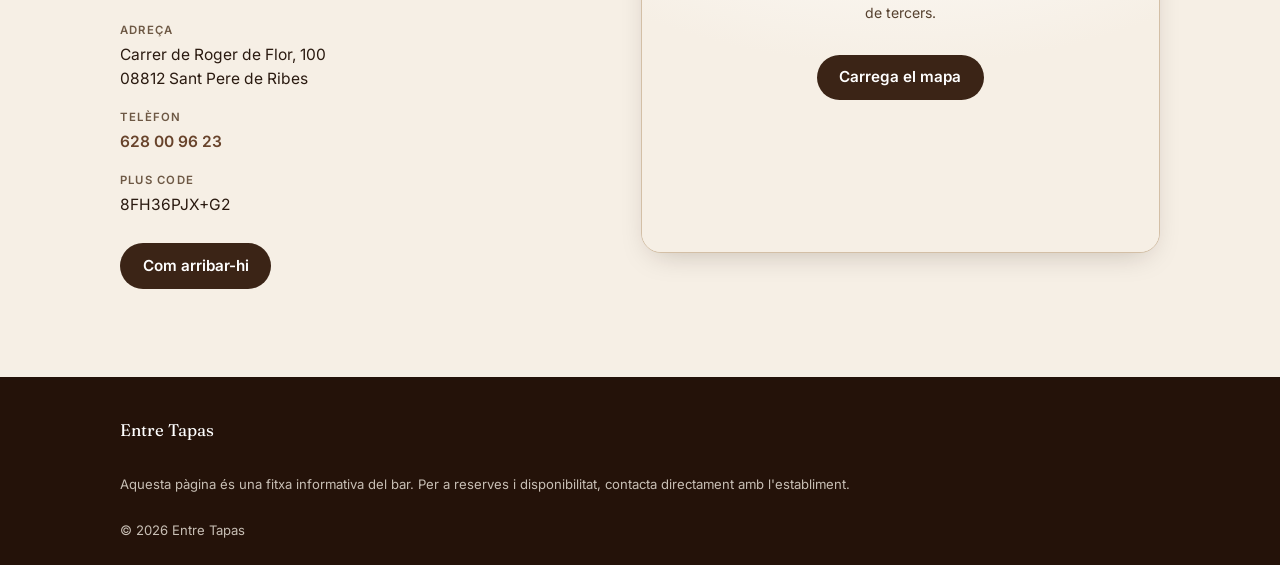
==== commit 3d66af8a: "Fix the Catalan flag: four evenly spaced red stripes" ====
--- a/index.html
+++ b/index.html
@@ -41,7 +41,7 @@
     gtag('consent','default',{ad_storage:'denied',ad_user_data:'denied',ad_personalization:'denied',analytics_storage:'denied'});
     function load(){ if(window.__gaLoaded) return; window.__gaLoaded=true;
       var s=document.createElement('script'); s.async=true;
-      s.src='https://www.googletagmanager.com/gtag/js?id='+ID; document.head.appendChild(s); gtag('config',ID); }
+      s.src='https://www.googletagmanager.com/gtag/js?id='+ID; document.head.appendChild(s); gtag('config', ID); }
     function grant(){ load(); gtag('consent','update',{ad_storage:'granted',ad_user_data:'granted',ad_personalization:'granted',analytics_storage:'granted'}); }
     window.__analyticsConsent=function(ok){ try{localStorage.setItem(KEY, ok?'accepted':'essential');}catch(e){}
       if(ok) grant(); };
@@ -99,7 +99,7 @@
       <nav class="langs" aria-label="Canviar d&#39;idioma">
         
         <a class="langs__link" href="./" hreflang="ca" lang="ca" aria-current="true">
-          <span class="langs__flag" aria-hidden="true"><svg viewBox="0 0 24 16"><rect width="24" height="16" fill="#fcdd09"/><g fill="#da121a"><rect y="1.6" width="24" height="1.6"/><rect y="6.4" width="24" height="1.6"/><rect y="11.2" width="24" height="1.6"/></g></svg></span>
+          <span class="langs__flag" aria-hidden="true"><svg viewBox="0 0 24 16"><rect width="24" height="16" fill="#fcdd09"/><g fill="#da121a"><rect y="1.7778" width="24" height="1.7778"/><rect y="5.3334" width="24" height="1.7778"/><rect y="8.889" width="24" height="1.7778"/><rect y="12.4446" width="24" height="1.7778"/></g></svg></span>
           <span class="langs__code">ca</span>
           <span class="sr-only">Català</span>
         </a>
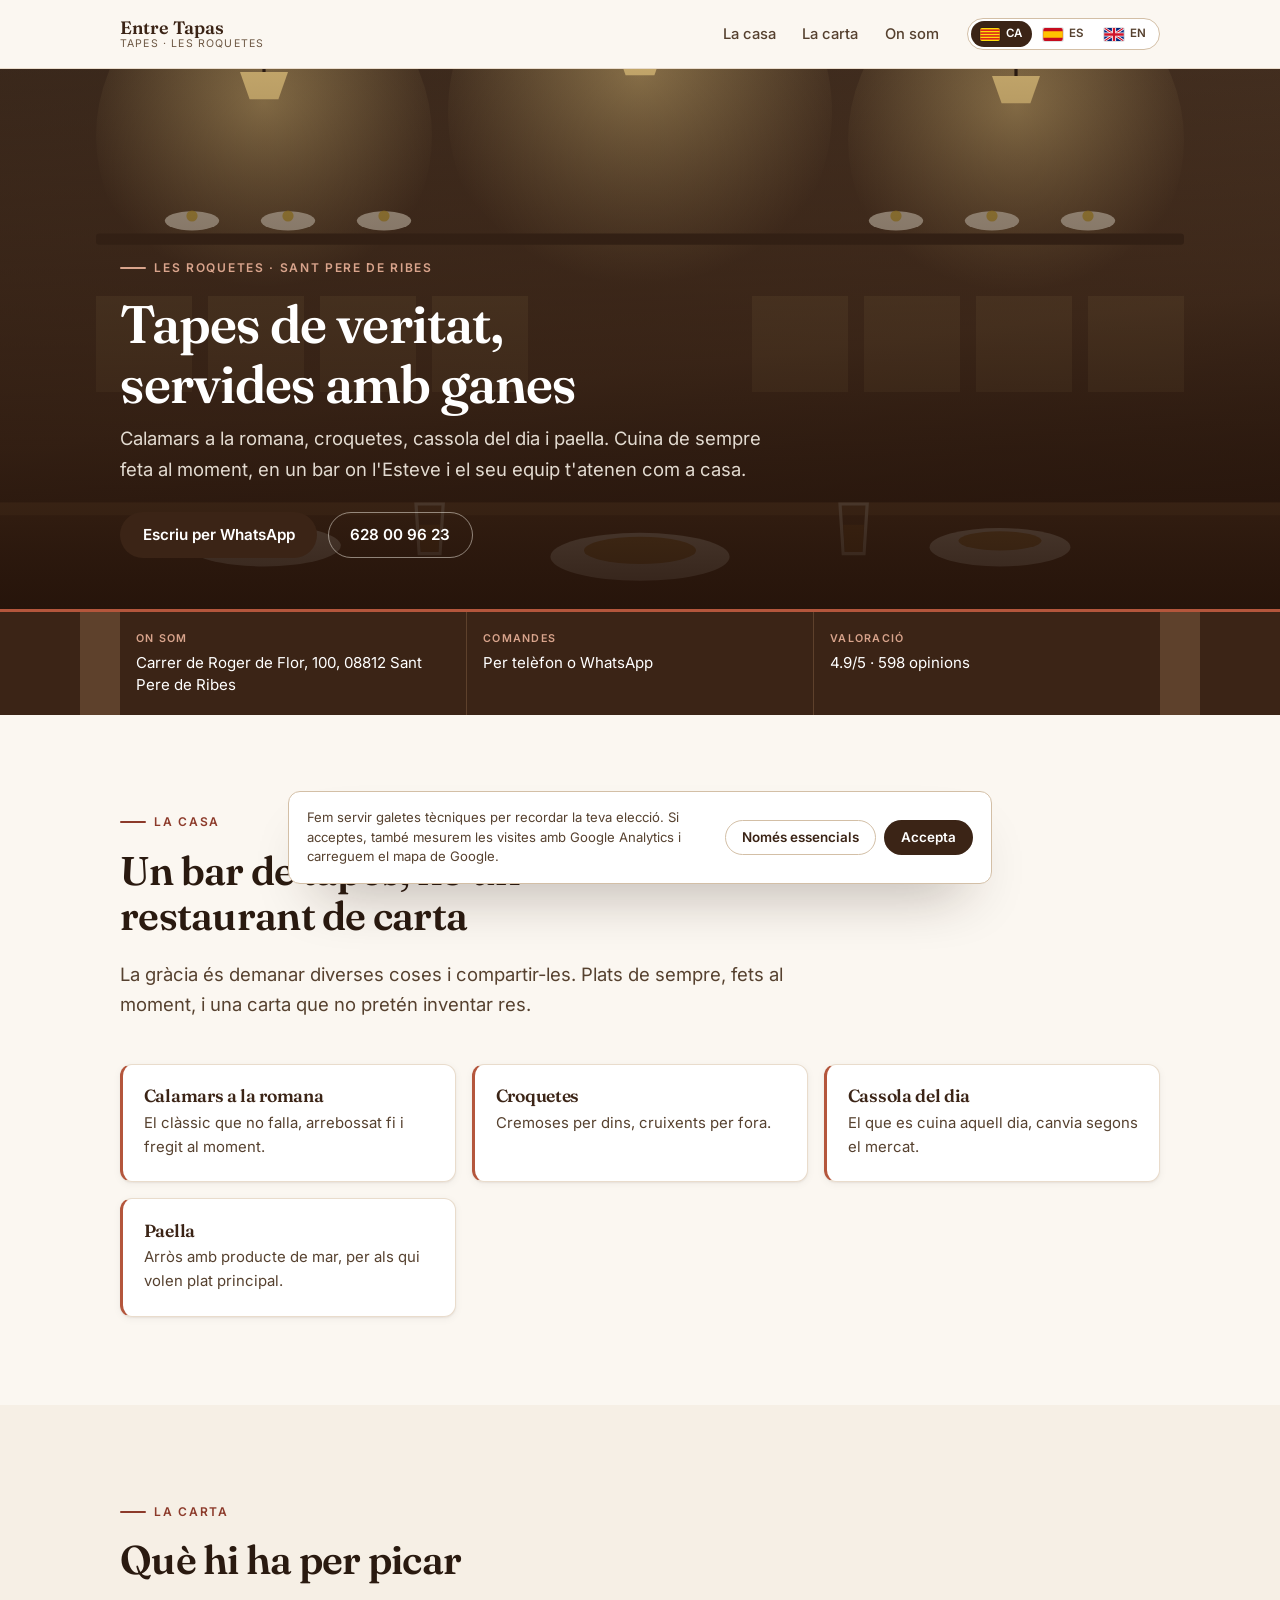
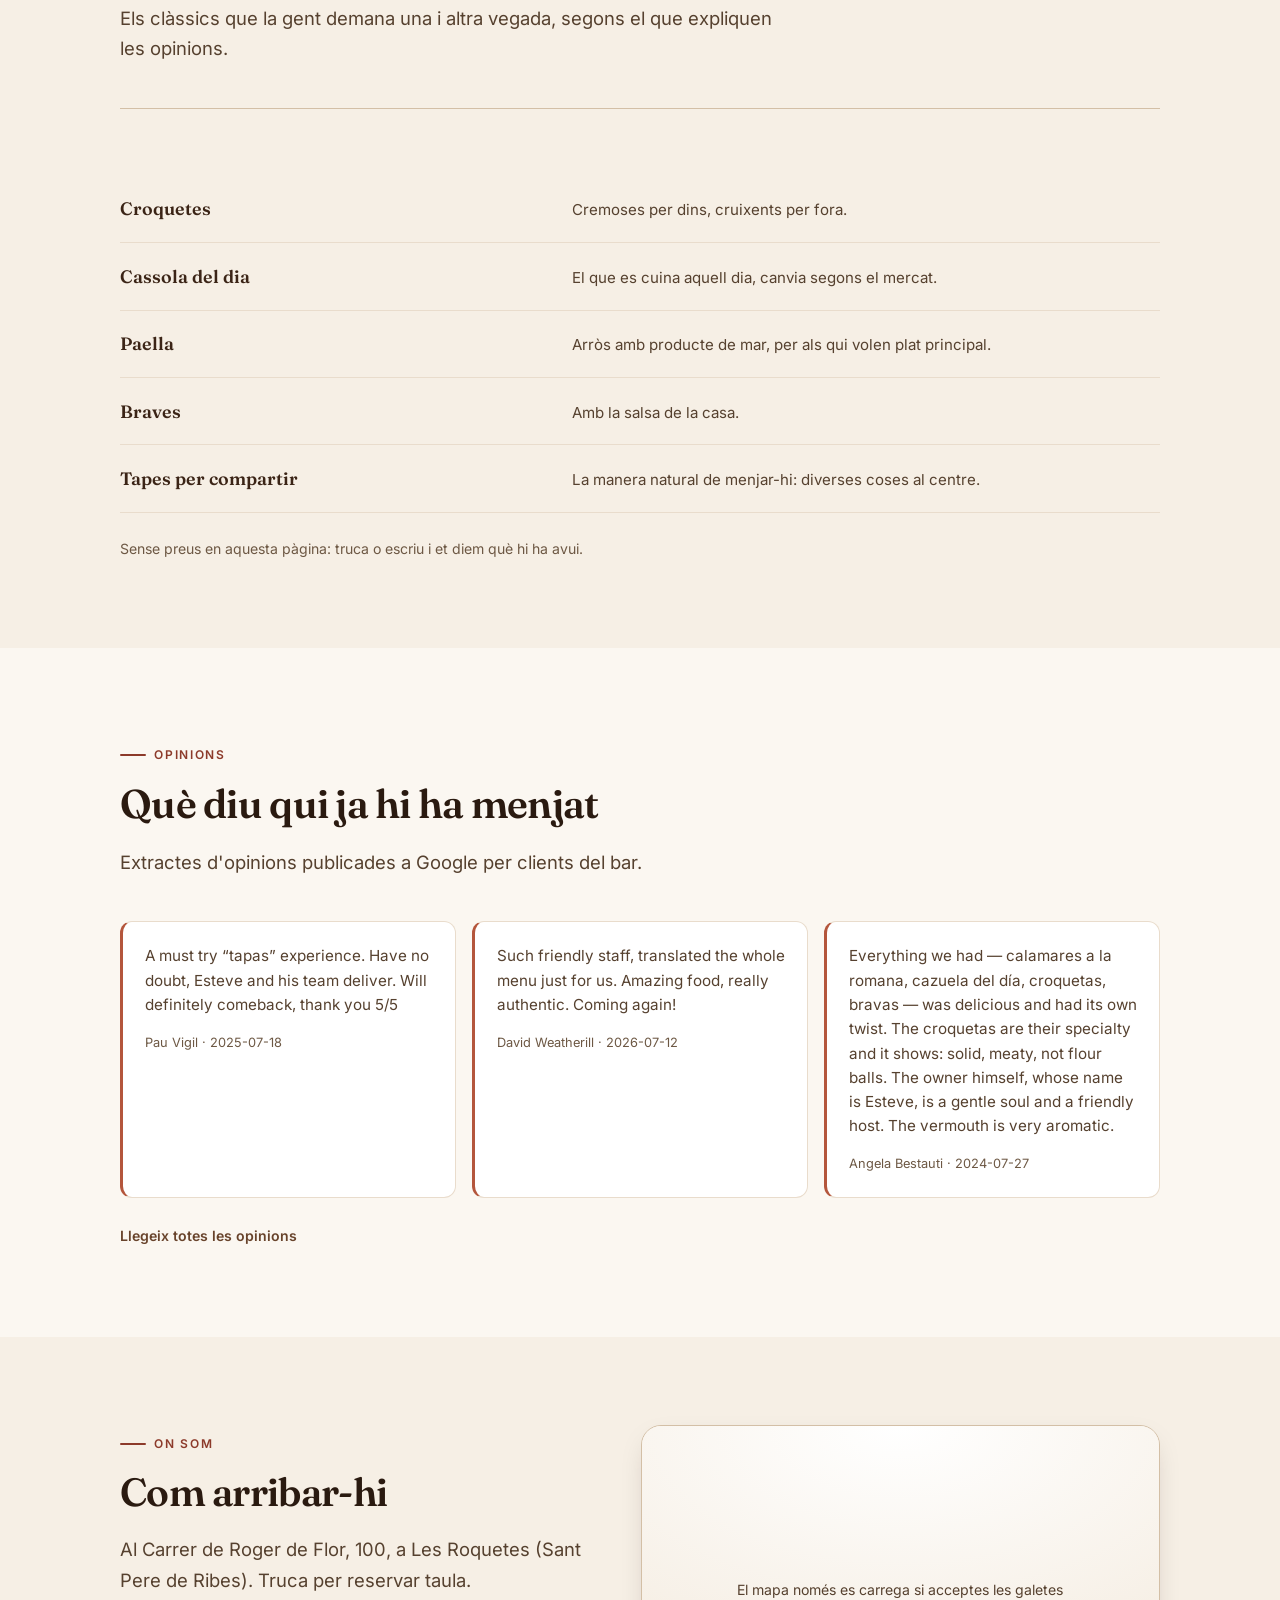
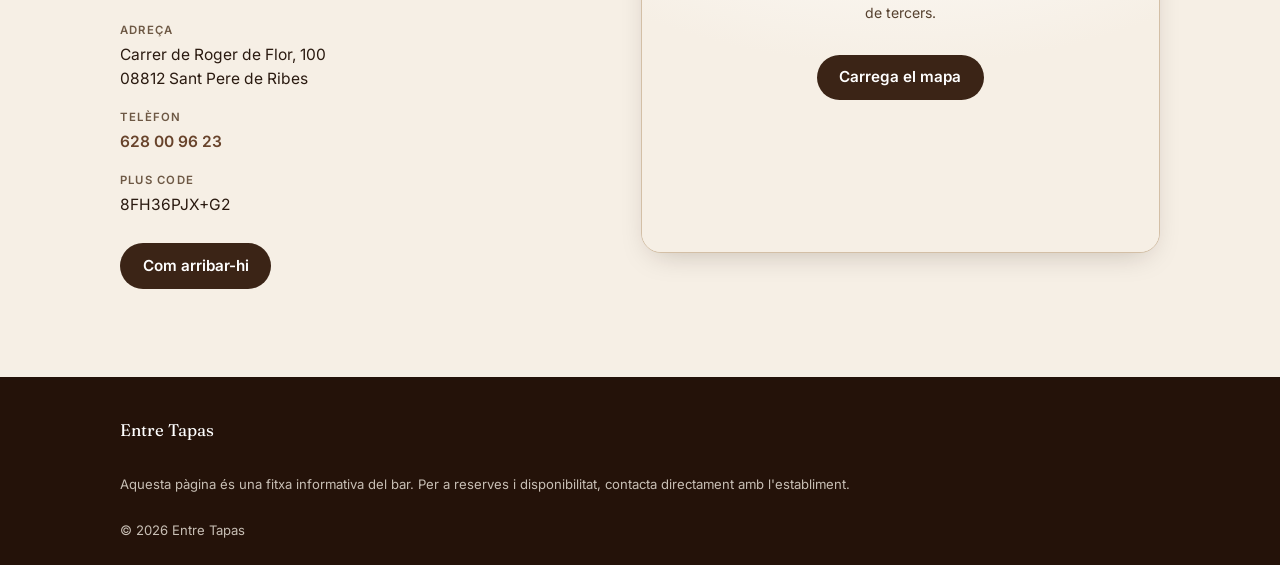
==== commit a40aa17f: "Header: one toolbar row for name, menu and language switch The header put the language switch in the" ====
--- a/index.html
+++ b/index.html
@@ -30,6 +30,7 @@
 <link rel="preload" href="./assets/fonts/fraunces-latin.woff2" as="font" type="font/woff2" crossorigin>
 <link rel="preload" href="./assets/fonts/inter-latin.woff2" as="font" type="font/woff2" crossorigin>
 <link rel="stylesheet" href="./assets/css/components.css">
+<link rel="stylesheet" href="./assets/css/header-tools.css">
 <link rel="stylesheet" href="./assets/css/styles.css">
 <script>
   (function () {
@@ -267,5 +268,6 @@
 
 <script src="./assets/js/components.js" defer></script>
 <script src="./assets/js/main.js" defer></script>
+<script src="./assets/js/header-tools.js" defer></script>
 </body>
 </html>
--- a/assets/css/header-tools.css
+++ b/assets/css/header-tools.css
@@ -0,0 +1,164 @@
+/* ==========================================================================
+   Shared header toolbar — one row at every width.
+   Repo: yourdataweb/site-components
+   Vendored into each site at assets/css/header-tools.css and pinned by
+   src/components.lock.
+
+   Anatomy this operates on (built by header-tools.js):
+     <header ...>
+       <div class="wrap">                     existing inner wrapper
+         <a class="brand">[mark]<span class="sm-name">Business</span></a>
+         <nav id="site-nav">…</nav>           drawer on mobile
+         <button class="nav-toggle">…</button>
+         <div class="sm-tools">               created by the script
+           <nav class="langs">…</nav>
+           <button class="nav-toggle">…</button>
+         </div>
+       </div>
+     </header>
+
+   Goal: name, menu button and language switch share one row, vertically centred,
+   with real gutters. The name is the only flexible item, so a long business name
+   truncates instead of pushing the tools onto a second row.
+   ========================================================================== */
+
+/* A header inner that wraps is the original defect: the address line and the
+   switch fell onto a second row and the bar grew to twice its height. Once the
+   toolbar is in place there is one row by construction, so wrapping is off. */
+.has-tools [data-tools] > .wrap,
+.has-tools [data-tools] > .shell,
+.has-tools [data-tools] > .container,
+.has-tools [data-tools][class*="inner"] {
+  flex-wrap: nowrap;
+}
+
+/* The tools container is the anchor: it sits at the right edge of the bar. */
+.sm-tools {
+  display: flex;
+  align-items: center;
+  gap: .5rem;
+  /* Never grows; may shrink only as a last resort. The identity owns the flexible
+     slot, so the row cannot become wider than the viewport. */
+  flex: none;
+  max-width: 100%;
+  margin-left: auto;
+}
+
+/* Anything still marked as "belongs on the bar" is aligned to the same centre line,
+   so a switch left outside .sm-tools cannot drift a few pixels off the button. */
+.has-tools .langs,
+.has-tools .nav-toggle,
+.has-tools .navbtn {
+  align-self: center;
+}
+
+/* The name is the only item allowed to shrink. min-width:0 is what actually lets
+   flex truncate instead of overflowing; without it the text refuses to compress
+   and shoves the tools off the row. */
+.sm-parent-safe {
+  min-width: 0;
+}
+
+.has-tools .sm-name {
+  display: block;
+  min-width: 0;
+  overflow: hidden;
+  text-overflow: ellipsis;
+  white-space: nowrap;
+}
+
+/* The identity link wraps the mark and the name; it must be able to shrink while
+   the mark itself never does. Sites that put `margin-right: auto` on the brand to
+   push the switch away are neutralised: the toolbar owns that spacing now, and the
+   leftover margin was what made one header 98px tall. */
+.has-tools .sm-name {
+  /* A long single word ("BRASPAÑA") contributes its full width as min-content and
+     forces the row wider. Capping it is what lets the toolbar keep its place. */
+  max-width: 100%;
+}
+
+.has-tools .brand,
+.has-tools .identity,
+.has-tools .marchio,
+.has-tools .logo,
+.has-tools .mark,
+.has-tools .sign {
+  margin-right: 0;
+}
+.has-tools .sm-name {
+  /* A long single word ("BRASPAÑA") contributes its full width as min-content and
+     forces the row wider. Capping it is what lets the toolbar keep its place. */
+  max-width: 100%;
+}
+
+.has-tools .brand,
+.has-tools .identity,
+.has-tools .marchio,
+.has-tools .logo,
+.has-tools .sign {
+  flex: 1 1 auto;
+  min-width: 0;
+}
+
+.has-tools .sm-mark,
+.has-tools .brand__mark,
+.has-tools .identity__mark,
+.has-tools .marchio__mark,
+.has-tools .logo__mark,
+.has-tools .mark__mark,
+.has-tools .sign__mark,
+.has-tools .brand-mark {
+  flex: none;
+}
+
+/* ---------------------------------------------------------------- mobile
+   Below the drawer breakpoint the bar carries three things in ~330 px of space:
+   prune the name to one line at a smaller size, keep the mark visible, and keep
+   the switch on 30 px so it lines up with a 38 px button without dominating. */
+@media (max-width: 860px) {
+  /* The address strip repeats the footer and the contact block; on a phone it is
+     what pushes the bar down and leaves the tools on a second line. */
+  .sm-strip-note {
+    display: none;
+  }
+
+  /* A phone link in the bar is redundant next to a call button in the hero and in
+     the contact block, and it is the widest thing in the toolbar. Drop it before
+     it costs the business its name. */
+  .sm-tools .head-phone,
+  .sm-tools .topbar__tel,
+  .sm-tools .header-phone {
+    display: none;
+  }
+
+  .has-tools .brand__sub,
+  .has-tools .identity__sub,
+  .has-tools .marchio__sub,
+  .has-tools .logo__sub,
+  .has-tools .mark__sub,
+  .has-tools .sign__sub,
+  .has-tools .brand-sub {
+    display: none;
+  }
+
+  .has-tools .sm-name {
+    font-size: 1rem;
+    line-height: 1.2;
+  }
+
+  .sm-tools {
+    gap: .4rem;
+  }
+}
+
+/* Very narrow: the mark plus a 6-character name plus two controls is the floor.
+   Tighten gutters rather than dropping the language switch — a visitor with a
+   phone is exactly who needs it. */
+@media (max-width: 380px) {
+  .sm-tools {
+    gap: .3rem;
+  }
+  .has-tools .sm-name {
+    font-size: .92rem;
+  }
+}
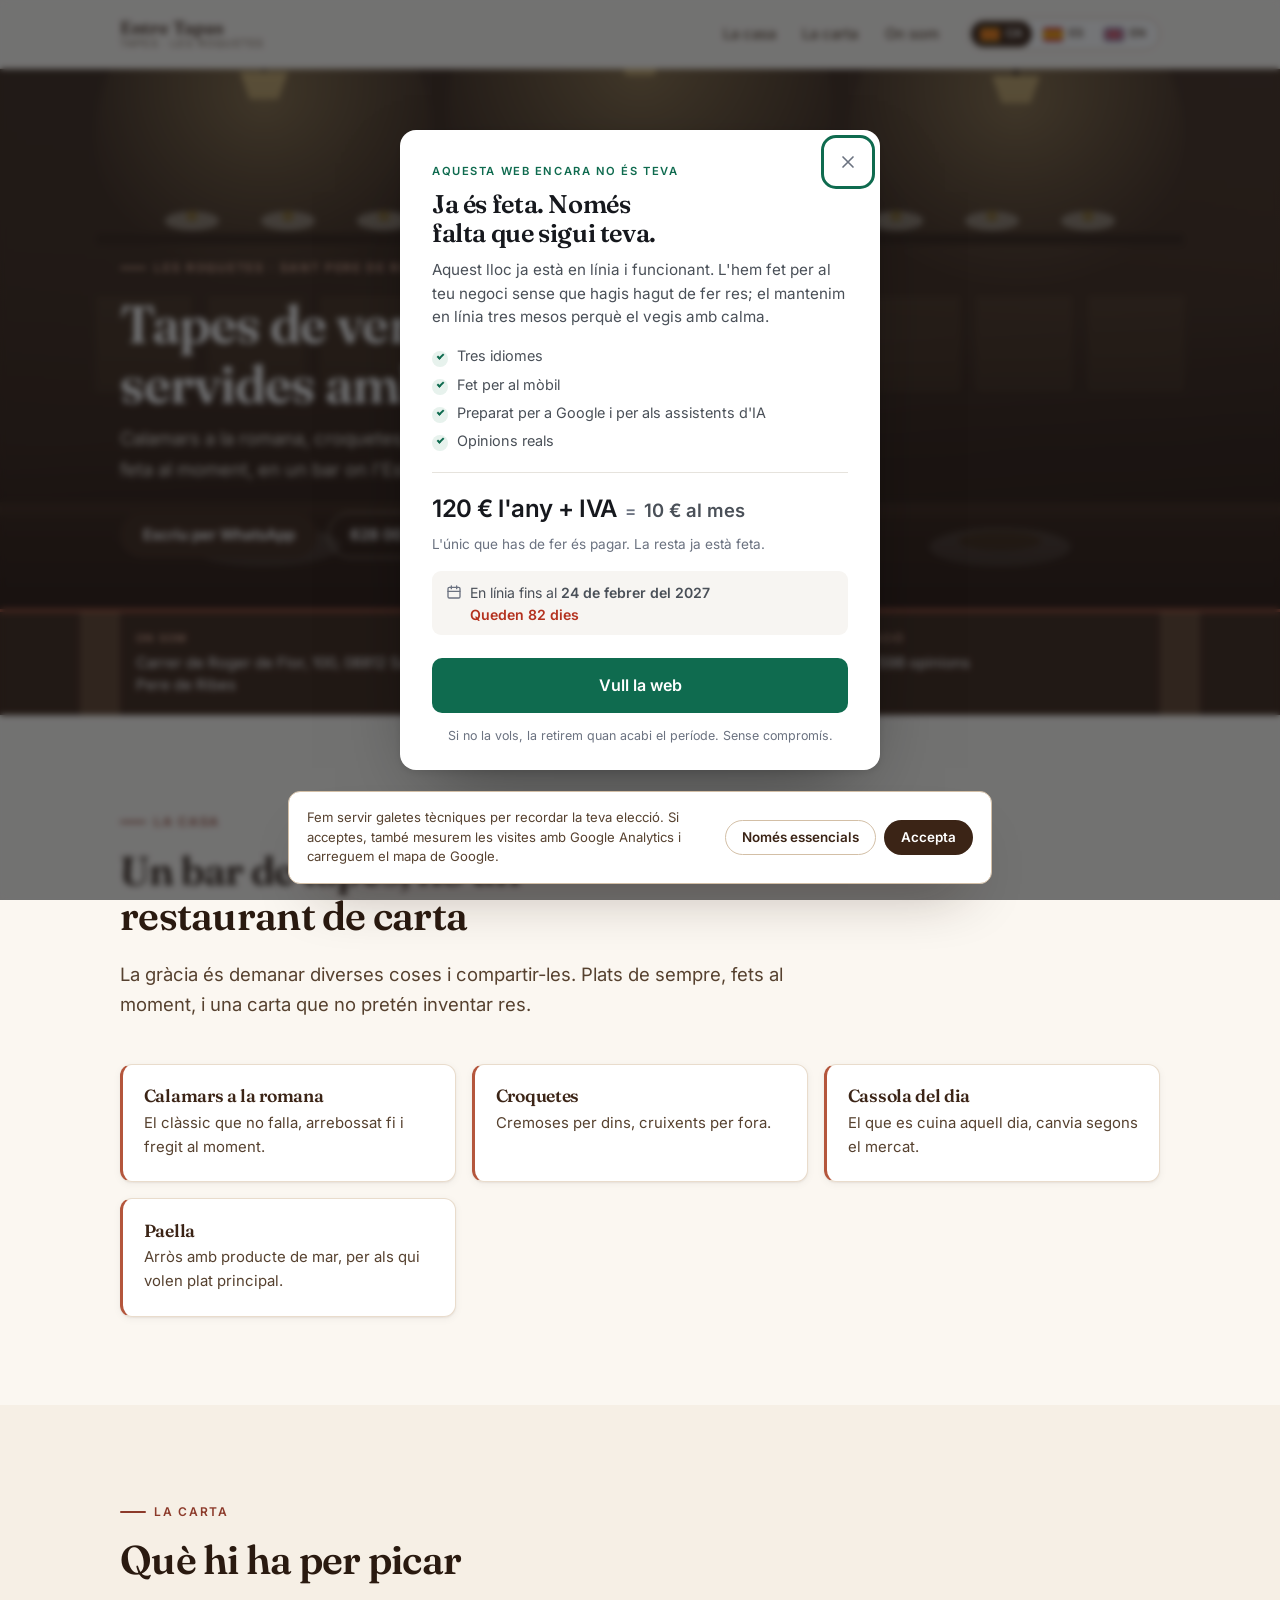
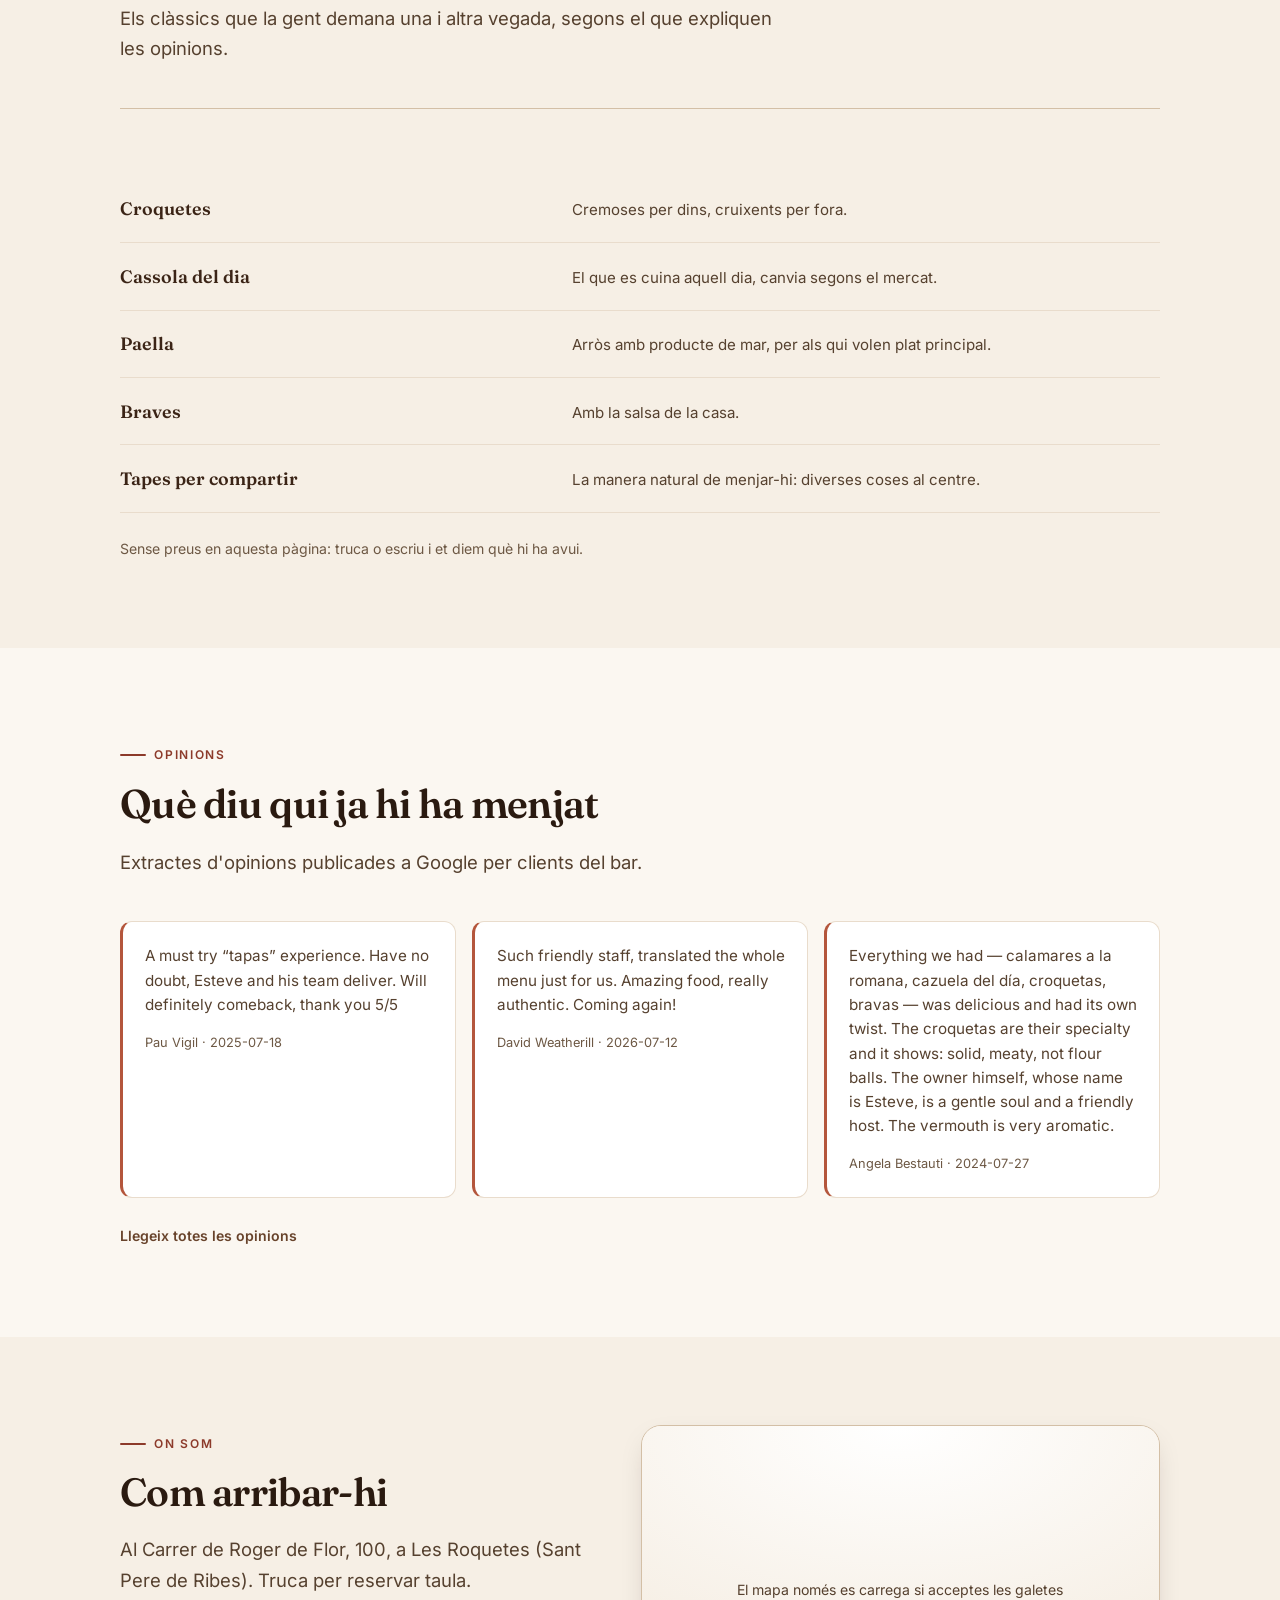
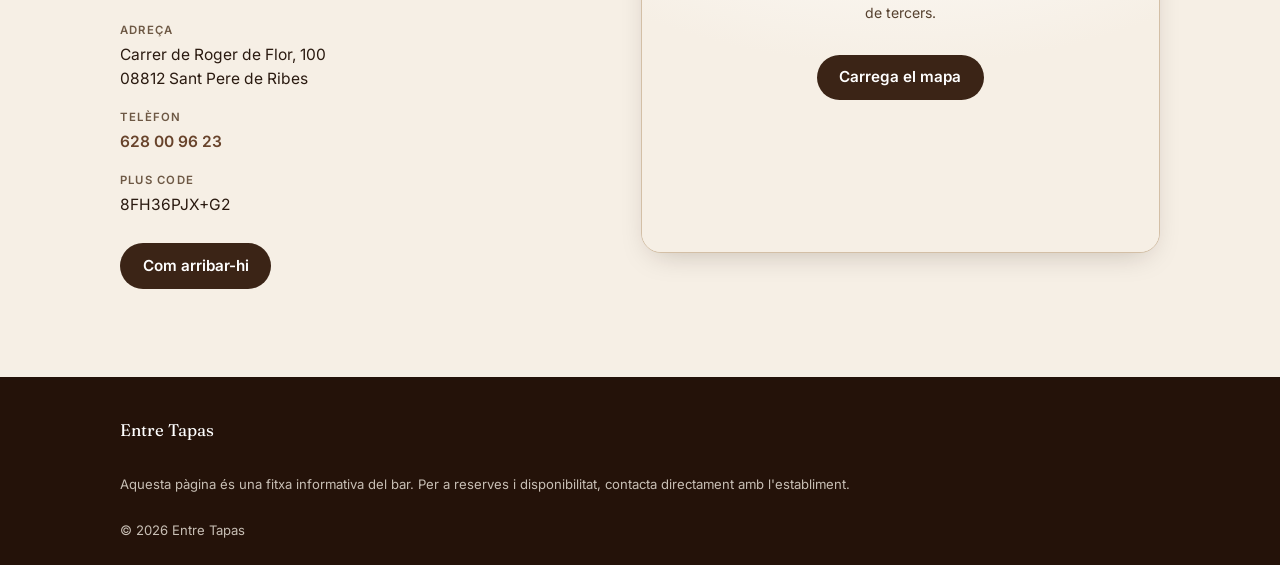
==== commit fdfd9246: "Offer panel: state the offer, take the decision Adds the branded offer dialog to every site: what th" ====
--- a/index.html
+++ b/index.html
@@ -32,6 +32,8 @@
 <link rel="stylesheet" href="./assets/css/components.css">
 <link rel="stylesheet" href="./assets/css/header-tools.css">
 <link rel="stylesheet" href="./assets/css/styles.css">
+<link rel="stylesheet" href="./assets/css/offer-panel.css">
+
 <script>
   (function () {
     var ID='G-71LT2Q093H', KEY='cookie-consent-v1', accepted=false;
@@ -268,6 +270,10 @@
 
 <script src="./assets/js/components.js" defer></script>
 <script src="./assets/js/main.js" defer></script>
+
+<script type="application/json" id="sm-offer-config">{"offerEnds":"2027-02-24","offerEndsLabel":"24 de febrer del 2027","buyUrl":"","offerEmail":"","phoneE164":"+34 628 00 96 23","copy":{"kicker":"Aquesta web encara no és teva","title":"Ja és feta. Només falta que sigui teva.","lead":"Aquest lloc ja està en línia i funcionant. L'hem fet per al teu negoci sense que hagis hagut de fer res; el mantenim en línia tres mesos perquè el vegis amb calma.","features":["Tres idiomes","Fet per al mòbil","Preparat per a Google i per als assistents d'IA","Opinions reals"],"priceYear":"120 € l'any + IVA","priceMonth":"10 € al mes","priceNote":"L'únic que has de fer és pagar. La resta ja està feta.","until":"En línia fins al","days":"Queden {n} dies","cta":"Vull la web","buy":"Vull la web","buyPhone":"Truca i queda-te-la","contact":"Parla amb nosaltres","call":"Truca'ns","close":"Tanca","pill":"Aquesta web encara no és teva","foot":"Si no la vols, la retirem quan acabi el període. Sense compromís."}}</script>
+<script src="./assets/js/offer-panel.js" defer></script>
+
 <script src="./assets/js/header-tools.js" defer></script>
 </body>
 </html>
--- a/assets/css/offer-panel.css
+++ b/assets/css/offer-panel.css
@@ -0,0 +1,313 @@
+/* ==========================================================================
+   Offer panel — the conversion surface for a site that is live but unbought.
+   Repo: yourdataweb/site-components
+   Vendored into each site at assets/css/offer-panel.css and pinned by
+   src/components.lock.
+
+   Colour strategy, and why:
+   - The site's own accent stays on the site. The panel uses a single high-contrast
+     action colour for the primary CTA and nothing else, so the eye has exactly one
+     place to go. Two competing accents is the most common reason a dialog gets read
+     and not acted on.
+   - The primary CTA is the only element on the panel with a filled background. The
+     secondary is a quiet outline: it must be findable, not tempting.
+   - Urgency is carried by a warm red *only* on the deadline line, never on the CTA.
+     A red button reads as error; a red date reads as a deadline.
+
+   The panel is an overlay, never the page: it can be closed and the site content is
+   untouched underneath.
+   ========================================================================== */
+
+html.sm-offer-open,
+html.sm-offer-open body {
+  overflow: hidden;
+}
+
+/* The cookie notice is a legal surface and must stay reachable while the panel is
+   open: a visitor cannot be asked to accept or decline tracking behind a modal. It
+   is raised above the backdrop and the panel never covers its bottom edge. */
+html.sm-offer-open #cookiebar,
+html.sm-offer-open .cookiebar,
+html.sm-offer-open #cookie-banner {
+  z-index: 300;
+}
+
+.sm-offer {
+  --offer-ink: #16181d;
+  --offer-ink-soft: #4a5058;
+  --offer-muted: #6b7280;
+  --offer-paper: #ffffff;
+  --offer-line: #e6e3dd;
+  --offer-action: #0f6b4f;      /* one action colour, WCAG AA on white at 5.9:1 */
+  --offer-action-hover: #0b5440;
+  --offer-urgent: #b4321f;      /* deadline only */
+
+  position: fixed;
+  inset: 0;
+  z-index: 200;
+  display: flex;
+  align-items: center;
+  justify-content: center;
+  padding: 1rem;
+  font-family: Inter, -apple-system, BlinkMacSystemFont, "Segoe UI", Roboto, sans-serif;
+  -webkit-font-smoothing: antialiased;
+}
+
+.sm-offer__backdrop {
+  position: absolute;
+  inset: 0;
+  background: rgba(16, 18, 22, .58);
+  backdrop-filter: blur(3px);
+}
+
+.sm-offer__panel {
+  position: relative;
+  width: min(100%, 30rem);
+  max-height: calc(100vh - 2rem);
+  overflow-y: auto;
+  background: var(--offer-paper);
+  color: var(--offer-ink);
+  border-radius: 16px;
+  padding: 2rem 2rem 1.5rem;
+  box-shadow: 0 30px 80px -32px rgba(0, 0, 0, .55), 0 2px 8px rgba(0, 0, 0, .10);
+  animation: sm-offer-in .28s cubic-bezier(.22, 1, .36, 1);
+}
+
+@keyframes sm-offer-in {
+  from { opacity: 0; transform: translateY(12px) scale(.985); }
+  to   { opacity: 1; transform: none; }
+}
+@media (prefers-reduced-motion: reduce) {
+  .sm-offer__panel { animation: none; }
+}
+
+/* Close: top-right, 44px hit area, muted but not hidden. */
+.sm-offer__close {
+  position: absolute;
+  top: .6rem;
+  right: .6rem;
+  width: 44px;
+  height: 44px;
+  display: inline-flex;
+  align-items: center;
+  justify-content: center;
+  border: 0;
+  border-radius: 10px;
+  background: transparent;
+  color: var(--offer-muted);
+  cursor: pointer;
+}
+.sm-offer__close:hover { background: #f3f1ed; color: var(--offer-ink); }
+.sm-offer__close:focus-visible { outline: 3px solid var(--offer-action); outline-offset: 2px; }
+
+.sm-offer__kicker {
+  margin: 0 0 .55rem;
+  font-size: .7rem;
+  font-weight: 700;
+  letter-spacing: .14em;
+  text-transform: uppercase;
+  color: var(--offer-action);
+}
+
+.sm-offer__title {
+  margin: 0 0 .6rem;
+  font-family: Fraunces, Georgia, serif;
+  font-size: 1.6rem;
+  line-height: 1.15;
+  letter-spacing: -.015em;
+  color: var(--offer-ink);
+  padding-right: 2rem;
+}
+
+.sm-offer__lead {
+  margin: 0 0 1.1rem;
+  font-size: .95rem;
+  line-height: 1.55;
+  color: var(--offer-ink-soft);
+}
+
+/* Feature list: scannable, checkmarks, no icons fighting for attention. */
+.sm-offer__features {
+  margin: 0 0 1.25rem;
+  padding: 0;
+  list-style: none;
+  display: grid;
+  gap: .45rem;
+}
+.sm-offer__feature {
+  position: relative;
+  padding-left: 1.55rem;
+  font-size: .9rem;
+  line-height: 1.45;
+  color: var(--offer-ink-soft);
+}
+.sm-offer__feature::before {
+  content: "";
+  position: absolute;
+  left: 0;
+  top: .28rem;
+  width: 1rem;
+  height: 1rem;
+  border-radius: 50%;
+  background: #e7f2ed;
+}
+.sm-offer__feature::after {
+  content: "";
+  position: absolute;
+  left: .29rem;
+  top: .47rem;
+  width: .42rem;
+  height: .24rem;
+  border-left: 2px solid var(--offer-action);
+  border-bottom: 2px solid var(--offer-action);
+  transform: rotate(-45deg);
+}
+
+/* Price: the yearly figure and its monthly equivalent bound by an equals sign, so
+   they cannot be read as two separate charges. */
+.sm-offer__price {
+  display: flex;
+  align-items: baseline;
+  flex-wrap: wrap;
+  gap: .5rem;
+  padding: 1rem 0 .2rem;
+  border-top: 1px solid var(--offer-line);
+}
+.sm-offer__price-year {
+  font-size: 1.5rem;
+  font-weight: 700;
+  letter-spacing: -.02em;
+  color: var(--offer-ink);
+}
+.sm-offer__price-eq {
+  font-size: 1.05rem;
+  font-weight: 700;
+  color: var(--offer-muted);
+}
+.sm-offer__price-month {
+  font-size: 1.15rem;
+  font-weight: 600;
+  color: var(--offer-ink-soft);
+}
+.sm-offer__price-note {
+  margin: .1rem 0 0;
+  font-size: .85rem;
+  color: var(--offer-muted);
+}
+
+/* Deadline: warm red, the only place colour is allowed to alarm. */
+.sm-offer__meta {
+  display: flex;
+  align-items: flex-start;
+  gap: .5rem;
+  margin: 1rem 0 0;
+  padding: .7rem .85rem;
+  background: #f7f5f2;
+  border-radius: 9px;
+  font-size: .88rem;
+  line-height: 1.4;
+  color: var(--offer-ink-soft);
+}
+.sm-offer__meta svg { flex: none; margin-top: .1rem; color: var(--offer-muted); }
+.sm-offer__meta.is-urgent { background: #fdf1ee; color: #6d2318; }
+.sm-offer__meta.is-urgent svg { color: var(--offer-urgent); }
+.sm-offer__meta strong { color: inherit; }
+.sm-offer__days { display: block; font-weight: 600; color: var(--offer-urgent); margin-top: .15rem; }
+
+/* Actions: one filled, one outline. */
+.sm-offer__actions {
+  display: grid;
+  gap: .6rem;
+  margin-top: 1.4rem;
+}
+.sm-offer__cta {
+  display: inline-flex;
+  align-items: center;
+  justify-content: center;
+  min-height: 52px;
+  padding: .9rem 1.25rem;
+  border-radius: 10px;
+  background: var(--offer-action);
+  color: #fff;
+  font-size: 1rem;
+  font-weight: 700;
+  text-decoration: none;
+  transition: background-color .15s ease;
+}
+.sm-offer__cta:hover { background: var(--offer-action-hover); }
+.sm-offer__cta:focus-visible { outline: 3px solid var(--offer-action); outline-offset: 3px; }
+
+.sm-offer__secondary {
+  display: inline-flex;
+  align-items: center;
+  justify-content: center;
+  min-height: 46px;
+  padding: .7rem 1.25rem;
+  border: 1px solid var(--offer-line);
+  border-radius: 10px;
+  color: var(--offer-ink);
+  font-size: .93rem;
+  font-weight: 600;
+  text-decoration: none;
+}
+.sm-offer__secondary:hover { background: #f7f5f2; }
+.sm-offer__secondary:focus-visible { outline: 3px solid var(--offer-action); outline-offset: 3px; }
+
+.sm-offer__foot {
+  margin: .9rem 0 0;
+  font-size: .78rem;
+  line-height: 1.45;
+  color: var(--offer-muted);
+  text-align: center;
+}
+
+/* ---------------------------------------------------------------- mobile
+   Full-height sheet on a phone: the desktop dialog wastes the space it has and
+   pushes the CTA below the fold once the feature list wraps. */
+@media (max-width: 560px) {
+  .sm-offer { padding: 0; align-items: flex-end; }
+  .sm-offer__panel {
+    width: 100%;
+    max-height: 92vh;
+    border-radius: 18px 18px 0 0;
+    padding: 1.6rem 1.25rem 1.25rem;
+    animation: sm-offer-up .3s cubic-bezier(.22, 1, .36, 1);
+  }
+  @keyframes sm-offer-up {
+    from { opacity: 0; transform: translateY(24px); }
+    to   { opacity: 1; transform: none; }
+  }
+  .sm-offer__title { font-size: 1.35rem; }
+  .sm-offer__price-year { font-size: 1.3rem; }
+}
+
+/* ---------------------------------------------------------------- pill
+   After closing: small, low-contrast, bottom-left, out of the thumb's path. */
+/* `body >` is deliberate: a site stylesheet can define a generic `.sm-offer-pill`
+   or reset `position` on buttons, and the last-loaded rule wins. Anchoring the
+   selector keeps the pill fixed to the viewport instead of landing in normal flow
+   at the bottom of the document, where it is unclickable. */
+body > .sm-offer-pill {
+  position: fixed !important;
+  left: 1rem;
+  bottom: 1rem;
+  z-index: 190;
+  display: inline-flex;
+  align-items: center;
+  gap: .45rem;
+  max-width: calc(100vw - 2rem);
+  padding: .6rem .9rem;
+  border: 1px solid #ddd8cf;
+  border-radius: 999px;
+  background: rgba(255, 255, 255, .96);
+  color: #16181d;
+  font-family: Inter, -apple-system, BlinkMacSystemFont, "Segoe UI", Roboto, sans-serif;
+  font-size: .82rem;
+  font-weight: 600;
+  line-height: 1.2;
+  cursor: pointer;
+  box-shadow: 0 6px 20px -10px rgba(0, 0, 0, .35);
+}
+.sm-offer-pill:hover { background: #fff; }
+.sm-offer-pill:focus-visible { outline: 3px solid #0f6b4f; outline-offset: 2px; }
+.sm-offer-pill svg { flex: none; color: #0f6b4f; }
